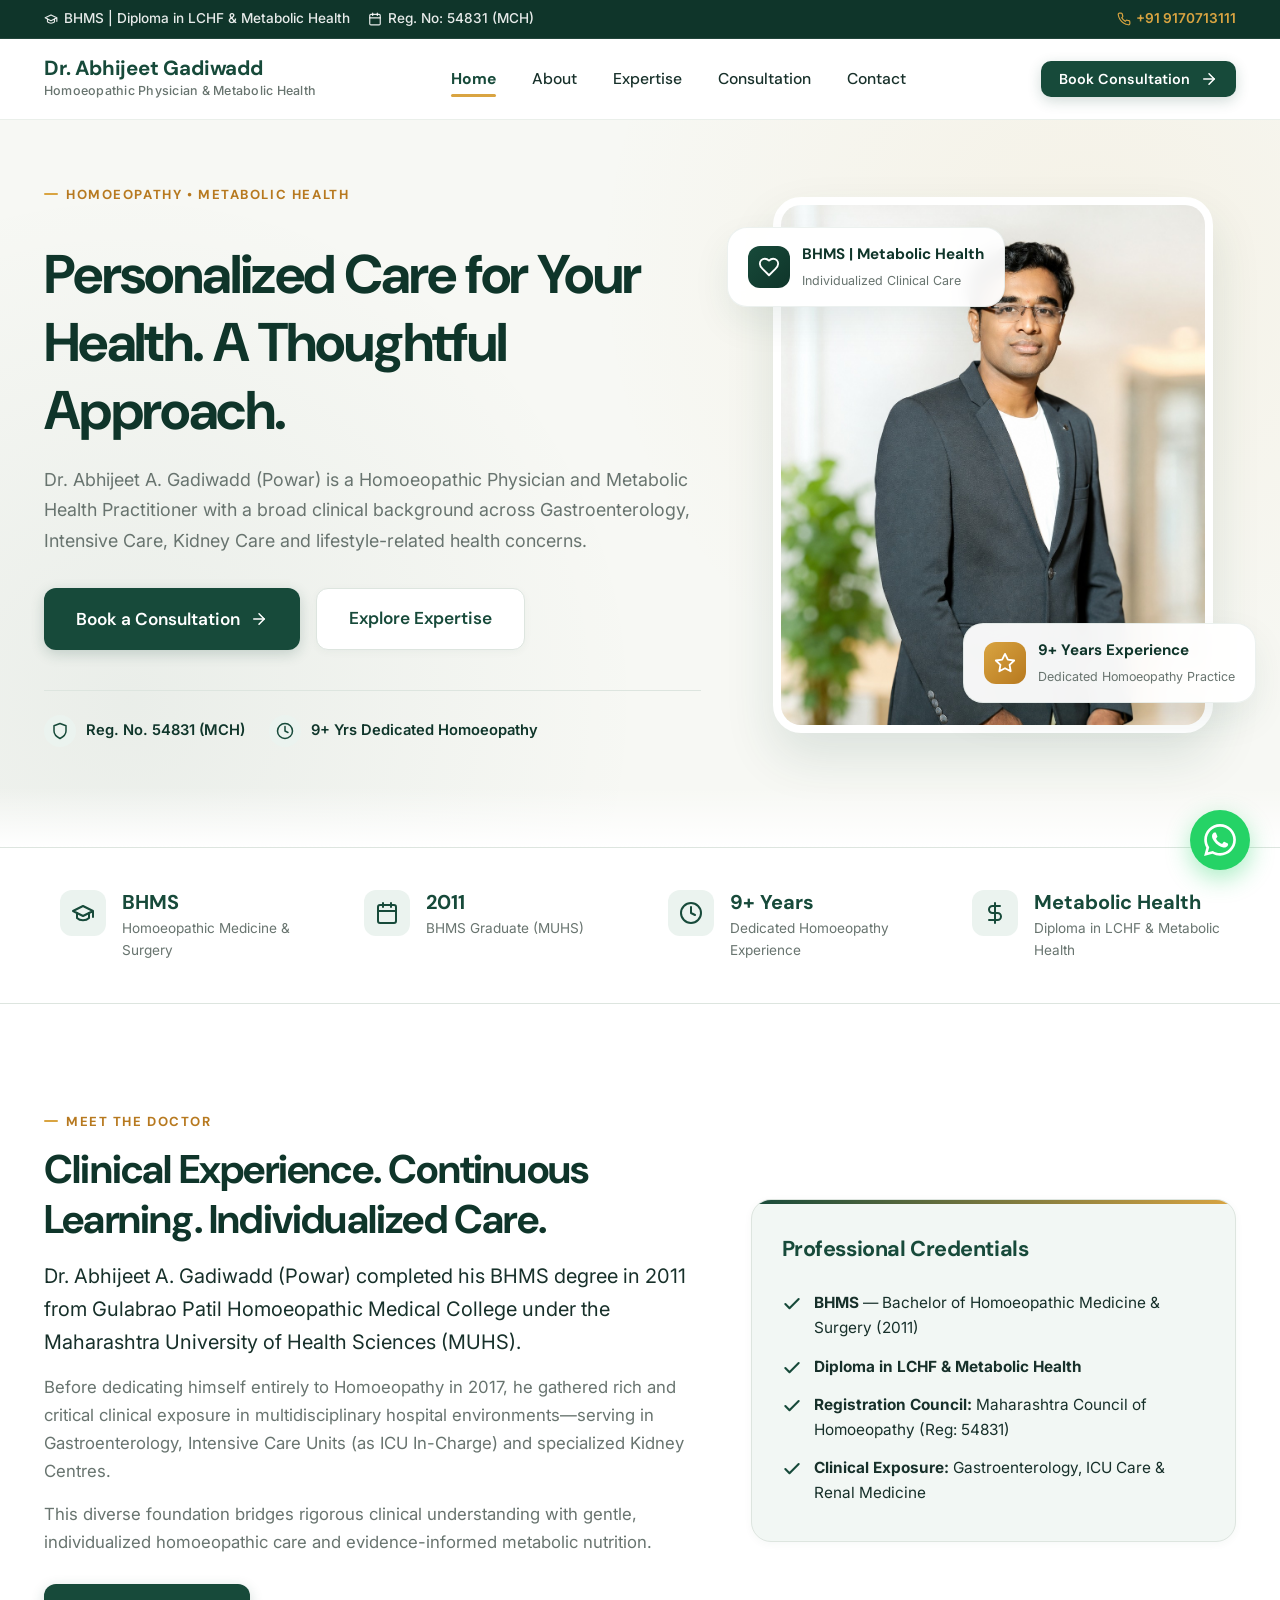
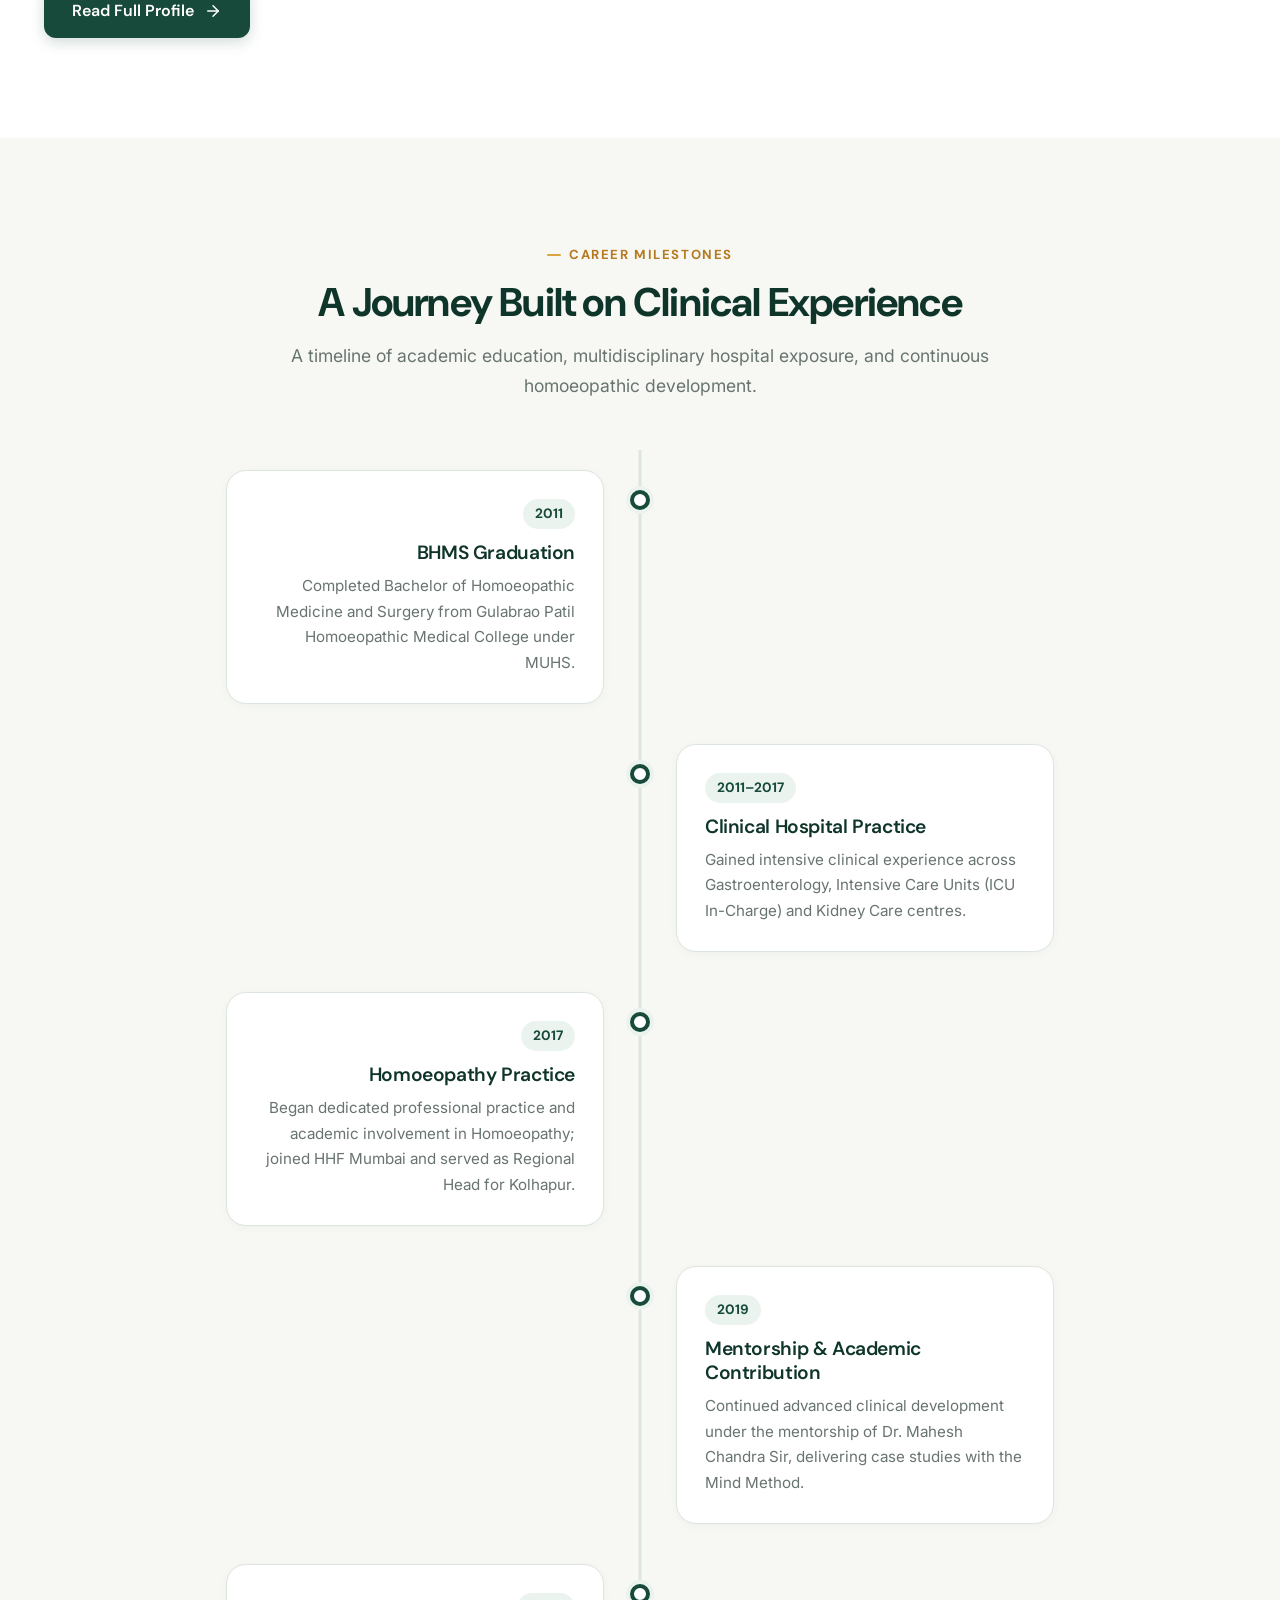
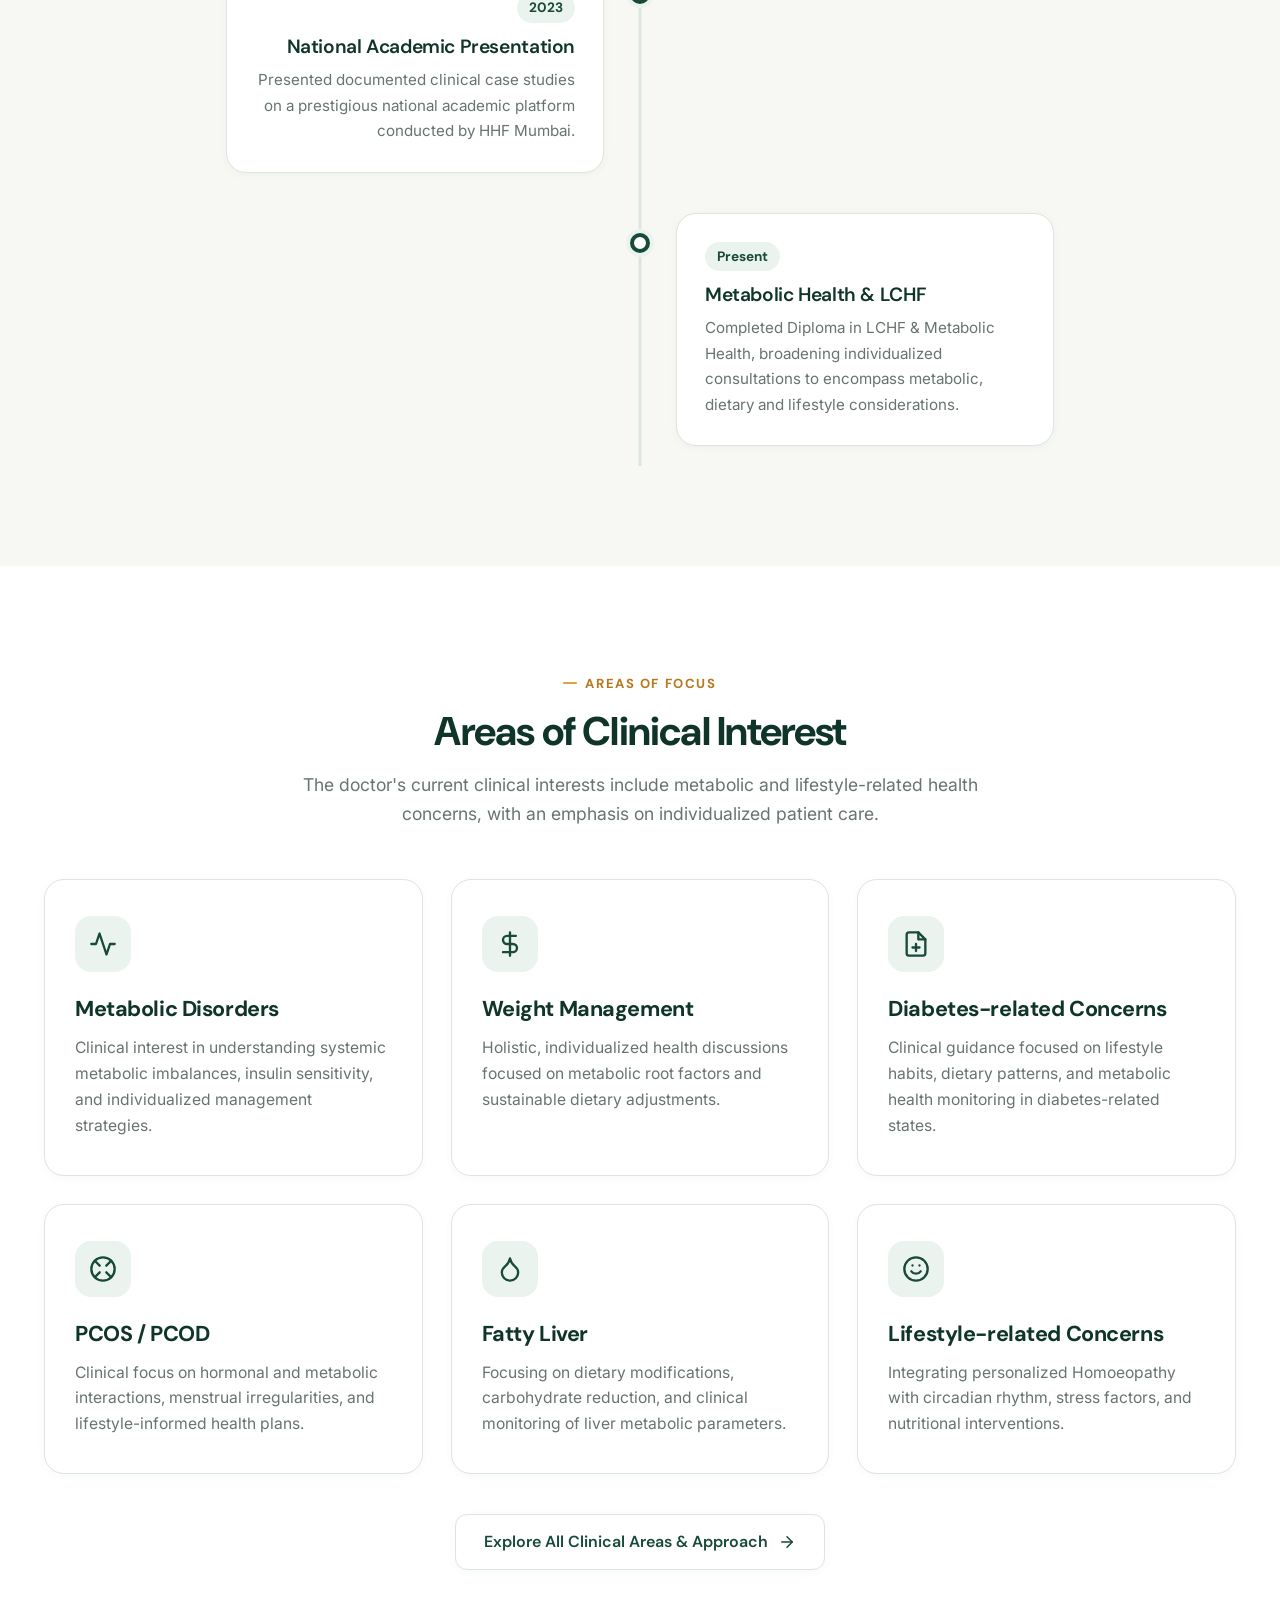
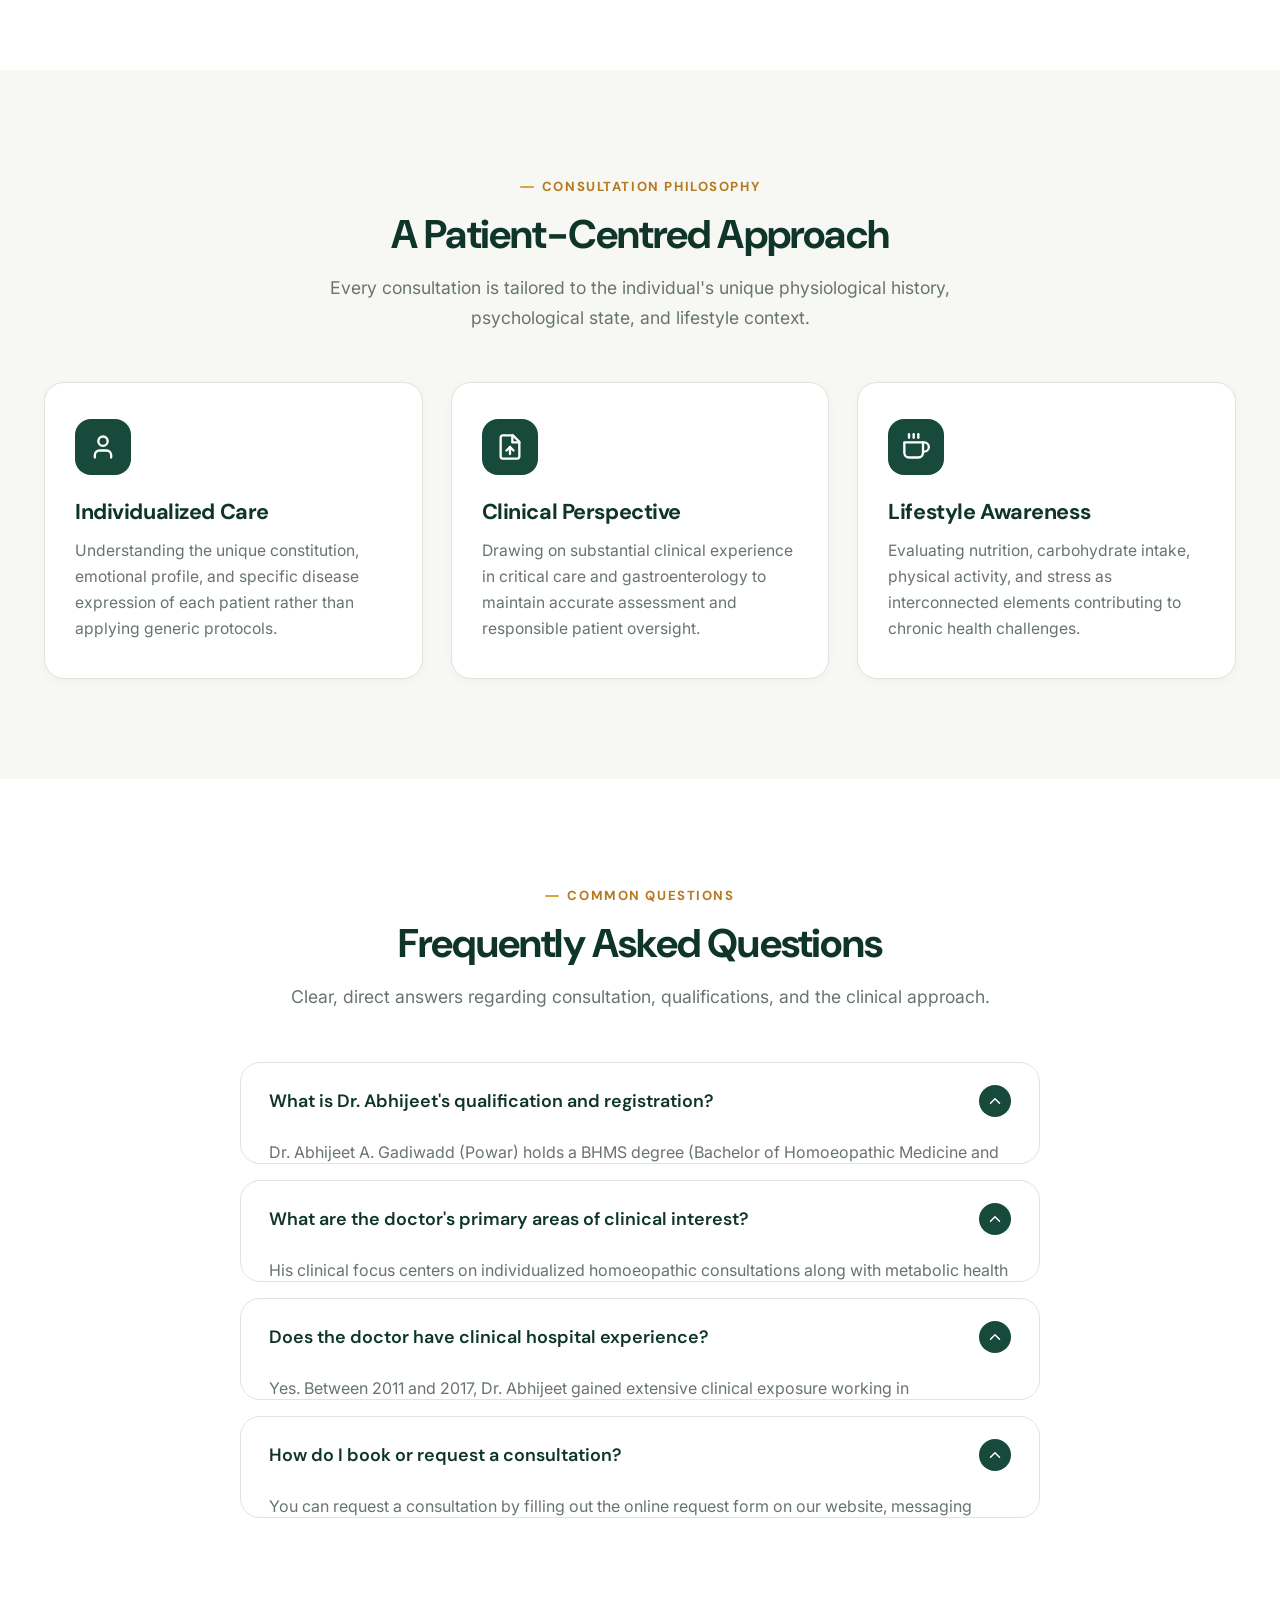
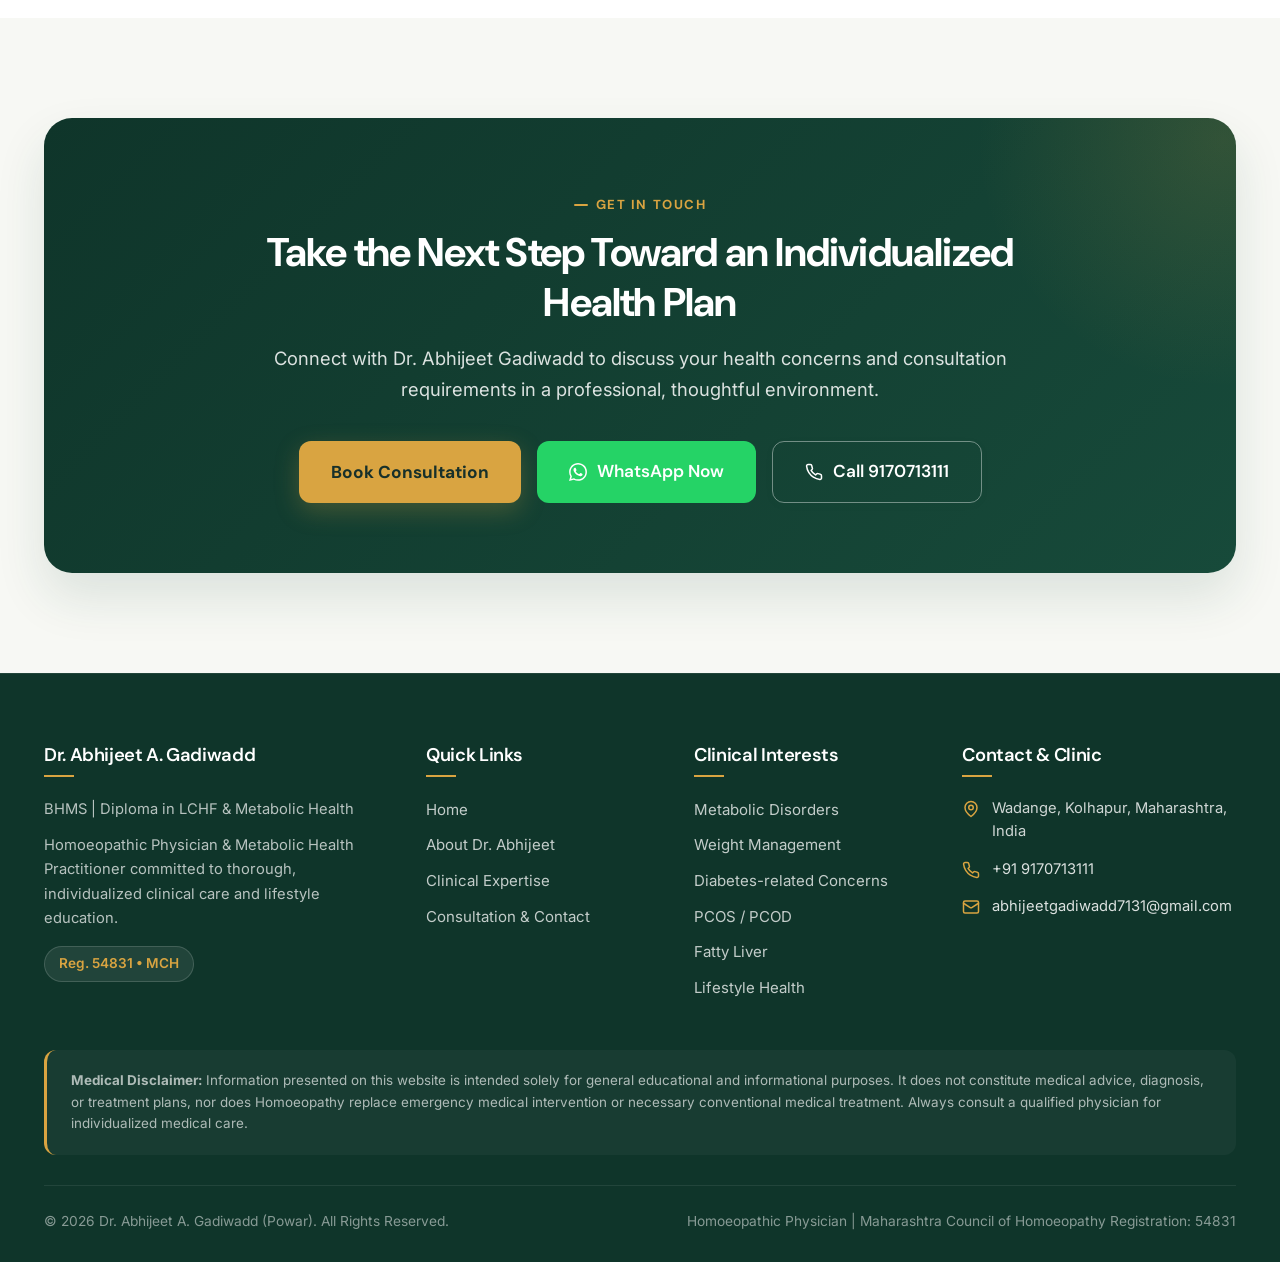
==== index.html @ 7df9f45f "feat: initialize healthcare professional website with responsive layout and core pages" ====
<!DOCTYPE html>
<html lang="en">
<head>
  <meta charset="UTF-8">
  <meta name="viewport" content="width=device-width, initial-scale=1.0">
  <title>Dr. Abhijeet A. Gadiwadd | Homoeopathy & Metabolic Health</title>
  <meta name="description" content="Dr. Abhijeet A. Gadiwadd (Powar), BHMS and Diploma in LCHF & Metabolic Health. Homoeopathic Physician and Metabolic Health Practitioner with 9+ years dedicated experience in individualized care.">
  <meta name="keywords" content="Dr Abhijeet Gadiwadd, Homoeopathic Physician, Homoeopathy, Metabolic Health, LCHF, Weight Management, PCOS PCOD, Fatty Liver, Kolhapur Homoeopathy, Wadange">
  <meta name="author" content="Dr. Abhijeet A. Gadiwadd (Powar)">

  <!-- Open Graph / Meta -->
  <meta property="og:type" content="website">
  <meta property="og:title" content="Dr. Abhijeet A. Gadiwadd | Homoeopathy & Metabolic Health">
  <meta property="og:description" content="Personalized Care for Your Health. A Thoughtful Approach to Homoeopathy & Metabolic Health.">
  <meta property="og:image" content="images/doctor.jpg">

  <!-- Favicon / Theme -->
  <meta name="theme-color" content="#174A3A">

  <!-- Google Fonts & Styles -->
  <link rel="stylesheet" href="css/style.css">
  <link rel="stylesheet" href="css/responsive.css">

  <!-- Schema.org JSON-LD -->
  <script type="application/ld+json">
  {
    "@context": "https://schema.org",
    "@type": "Physician",
    "name": "Dr. Abhijeet A. Gadiwadd (Powar)",
    "jobTitle": "Homoeopathic Physician & Metabolic Health Practitioner",
    "medicalSpecialty": ["Homeopathy", "Metabolic Health"],
    "description": "BHMS from MUHS and Diploma in LCHF & Metabolic Health with clinical background in Gastroenterology, Intensive Care, and Renal Care.",
    "telephone": "+919170713111",
    "email": "abhijeetgadiwadd7131@gmail.com",
    "address": {
      "@type": "PostalAddress",
      "addressLocality": "Wadange, Kolhapur",
      "addressRegion": "Maharashtra",
      "addressCountry": "IN"
    }
  }
  </script>
</head>
<body>

  <!-- Top Announcement Strip -->
  <div class="top-strip">
    <div class="container top-strip-inner">
      <div class="top-strip-info">
        <span>
          <svg width="14" height="14" viewBox="0 0 24 24" fill="none" stroke="currentColor" stroke-width="2" stroke-linecap="round" stroke-linejoin="round"><path d="M22 10v6M2 10l10-5 10 5-10 5z"/><path d="M6 12v5c3 3 9 3 12 0v-5"/></svg>
          BHMS | Diploma in LCHF &amp; Metabolic Health
        </span>
        <span>
          <svg width="14" height="14" viewBox="0 0 24 24" fill="none" stroke="currentColor" stroke-width="2" stroke-linecap="round" stroke-linejoin="round"><rect width="18" height="18" x="3" y="4" rx="2" ry="2"/><line x1="16" x2="16" y1="2" y2="6"/><line x1="8" x2="8" y1="2" y2="6"/><line x1="3" x2="21" y1="10" y2="10"/></svg>
          Reg. No: 54831 (MCH)
        </span>
      </div>
      <div class="top-strip-links">
        <a href="tel:+919170713111" class="top-strip-link">
          <svg width="14" height="14" viewBox="0 0 24 24" fill="none" stroke="currentColor" stroke-width="2" stroke-linecap="round" stroke-linejoin="round"><path d="M22 16.92v3a2 2 0 0 1-2.18 2 19.79 19.79 0 0 1-8.63-3.07 19.5 19.5 0 0 1-6-6 19.79 19.79 0 0 1-3.07-8.67A2 2 0 0 1 4.11 2h3a2 2 0 0 1 2 1.72 12.84 12.84 0 0 0 .7 2.81 2 2 0 0 1-.45 2.11L8.09 9.91a16 16 0 0 0 6 6l1.27-1.27a2 2 0 0 1 2.11-.45 12.84 12.84 0 0 0 2.81.7A2 2 0 0 1 22 16.92z"/></svg>
          +91 9170713111
        </a>
      </div>
    </div>
  </div>

  <!-- Main Navigation Header -->
  <header class="site-header" id="siteHeader">
    <div class="container header-inner">
      <a href="index.html" class="brand-logo" aria-label="Dr. Abhijeet A. Gadiwadd Home">
        <span class="brand-name">Dr. Abhijeet Gadiwadd</span>
        <span class="brand-subtitle">Homoeopathic Physician &amp; Metabolic Health</span>
      </a>

      <!-- Desktop Navigation -->
      <nav class="nav-desktop" aria-label="Primary Navigation">
        <ul class="nav-links">
          <li><a href="index.html" class="nav-link active">Home</a></li>
          <li><a href="about.html" class="nav-link">About</a></li>
          <li><a href="expertise.html" class="nav-link">Expertise</a></li>
          <li><a href="contact.html" class="nav-link">Consultation</a></li>
          <li><a href="contact.html" class="nav-link">Contact</a></li>
        </ul>
      </nav>

      <div class="header-actions">
        <button type="button" class="btn btn-primary btn-sm" data-open-modal="consultation">
          Book Consultation
          <svg viewBox="0 0 24 24" fill="none" stroke="currentColor" stroke-width="2" stroke-linecap="round" stroke-linejoin="round"><path d="M5 12h14"/><path d="m12 5 7 7-7 7"/></svg>
        </button>

        <button type="button" class="mobile-toggle" aria-label="Toggle navigation menu" id="mobileMenuBtn">
          <svg width="24" height="24" viewBox="0 0 24 24" fill="none" stroke="currentColor" stroke-width="2" stroke-linecap="round" stroke-linejoin="round"><line x1="4" x2="20" y1="12" y2="12"/><line x1="4" x2="20" y1="6" y2="6"/><line x1="4" x2="20" y1="18" y2="18"/></svg>
        </button>
      </div>
    </div>
  </header>

  <!-- Mobile Drawer -->
  <div class="mobile-overlay" id="mobileOverlay"></div>
  <aside class="mobile-nav-drawer" id="mobileDrawer" aria-label="Mobile Menu">
    <div>
      <div class="mobile-drawer-header">
        <span class="brand-name" style="font-size: 1.15rem;">Dr. Abhijeet Gadiwadd</span>
        <button type="button" class="drawer-close-btn" aria-label="Close menu">
          <svg width="20" height="20" viewBox="0 0 24 24" fill="none" stroke="currentColor" stroke-width="2" stroke-linecap="round" stroke-linejoin="round"><path d="M18 6 6 18"/><path d="m6 6 12 12"/></svg>
        </button>
      </div>
      <ul class="mobile-nav-list">
        <li><a href="index.html" class="mobile-nav-link active">Home</a></li>
        <li><a href="about.html" class="mobile-nav-link">About Dr. Abhijeet</a></li>
        <li><a href="expertise.html" class="mobile-nav-link">Expertise &amp; Metabolic Health</a></li>
        <li><a href="contact.html" class="mobile-nav-link">Consultation &amp; Contact</a></li>
      </ul>
    </div>
    <div class="mobile-drawer-footer">
      <button type="button" class="btn btn-primary btn-block" data-open-modal="consultation">Book Consultation</button>
      <a href="https://wa.me/919170713111?text=Hello%20Dr.%20Abhijeet,%20I%20would%20like%20to%20enquire%20about%20a%20consultation." class="btn btn-whatsapp btn-block" target="_blank" rel="noopener noreferrer">WhatsApp</a>
    </div>
  </aside>

  <!-- Hero Section -->
  <section class="hero" id="hero">
    <div class="container hero-grid">
      <div class="hero-content reveal">
        <span class="eyebrow">HOMOEOPATHY • METABOLIC HEALTH</span>
        <h1 class="hero-title">Personalized Care for Your Health. A Thoughtful Approach.</h1>
        <p class="hero-desc">
          Dr. Abhijeet A. Gadiwadd (Powar) is a Homoeopathic Physician and Metabolic Health Practitioner with a broad clinical background across Gastroenterology, Intensive Care, Kidney Care and lifestyle-related health concerns.
        </p>
        <div class="hero-cta-group">
          <button type="button" class="btn btn-primary btn-lg" data-open-modal="consultation">
            Book a Consultation
            <svg viewBox="0 0 24 24" fill="none" stroke="currentColor" stroke-width="2" stroke-linecap="round" stroke-linejoin="round"><path d="M5 12h14"/><path d="m12 5 7 7-7 7"/></svg>
          </button>
          <a href="expertise.html" class="btn btn-secondary btn-lg">Explore Expertise</a>
        </div>
        <div class="hero-meta-list">
          <div class="hero-meta-item">
            <div class="hero-meta-icon">
              <svg width="18" height="18" viewBox="0 0 24 24" fill="none" stroke="currentColor" stroke-width="2" stroke-linecap="round" stroke-linejoin="round"><path d="M12 22s8-4 8-10V5l-8-3-8 3v7c0 6 8 10 8 10z"/></svg>
            </div>
            <span>Reg. No. 54831 (MCH)</span>
          </div>
          <div class="hero-meta-item">
            <div class="hero-meta-icon">
              <svg width="18" height="18" viewBox="0 0 24 24" fill="none" stroke="currentColor" stroke-width="2" stroke-linecap="round" stroke-linejoin="round"><circle cx="12" cy="12" r="10"/><polyline points="12 6 12 12 16 14"/></svg>
            </div>
            <span>9+ Yrs Dedicated Homoeopathy</span>
          </div>
        </div>
      </div>

      <div class="hero-visual reveal">
        <div class="hero-image-wrapper">
          <img src="images/doctor.jpg" alt="Portrait of Dr. Abhijeet A. Gadiwadd, Homoeopathic Physician & Metabolic Health Practitioner" width="440" height="520" fetchpriority="high">
        </div>
        <div class="floating-badge badge-top-left">
          <div class="floating-badge-icon">
            <svg width="22" height="22" viewBox="0 0 24 24" fill="none" stroke="currentColor" stroke-width="2" stroke-linecap="round" stroke-linejoin="round"><path d="M19 14c1.49-1.46 3-3.21 3-5.5A5.5 5.5 0 0 0 16.5 3c-1.76 0-3 .5-4.5 2-1.5-1.5-2.74-2-4.5-2A5.5 5.5 0 0 0 2 8.5c0 2.3 1.5 4.05 3 5.5l7 7Z"/></svg>
          </div>
          <div class="floating-badge-text">
            <strong>BHMS | Metabolic Health</strong>
            <span>Individualized Clinical Care</span>
          </div>
        </div>
        <div class="floating-badge badge-bottom-right">
          <div class="floating-badge-icon" style="background: linear-gradient(135deg, var(--color-secondary), var(--color-accent));">
            <svg width="22" height="22" viewBox="0 0 24 24" fill="none" stroke="currentColor" stroke-width="2" stroke-linecap="round" stroke-linejoin="round"><polygon points="12 2 15.09 8.26 22 9.27 17 14.14 18.18 21.02 12 17.77 5.82 21.02 7 14.14 2 9.27 8.91 8.26 12 2"/></svg>
          </div>
          <div class="floating-badge-text">
            <strong>9+ Years Experience</strong>
            <span>Dedicated Homoeopathy Practice</span>
          </div>
        </div>
      </div>
    </div>
  </section>

  <!-- Trust Bar -->
  <section class="trust-bar" aria-label="Key Qualifications and Background">
    <div class="container">
      <div class="trust-grid">
        <div class="trust-card">
          <div class="trust-icon-box">
            <svg width="24" height="24" viewBox="0 0 24 24" fill="none" stroke="currentColor" stroke-width="2" stroke-linecap="round" stroke-linejoin="round"><path d="M22 10v6M2 10l10-5 10 5-10 5z"/><path d="M6 12v5c3 3 9 3 12 0v-5"/></svg>
          </div>
          <div>
            <div class="trust-title">BHMS</div>
            <div class="trust-subtitle">Homoeopathic Medicine &amp; Surgery</div>
          </div>
        </div>
        <div class="trust-card">
          <div class="trust-icon-box">
            <svg width="24" height="24" viewBox="0 0 24 24" fill="none" stroke="currentColor" stroke-width="2" stroke-linecap="round" stroke-linejoin="round"><rect width="18" height="18" x="3" y="4" rx="2" ry="2"/><line x1="16" x2="16" y1="2" y2="6"/><line x1="8" x2="8" y1="2" y2="6"/><line x1="3" x2="21" y1="10" y2="10"/></svg>
          </div>
          <div>
            <div class="trust-title">2011</div>
            <div class="trust-subtitle">BHMS Graduate (MUHS)</div>
          </div>
        </div>
        <div class="trust-card">
          <div class="trust-icon-box">
            <svg width="24" height="24" viewBox="0 0 24 24" fill="none" stroke="currentColor" stroke-width="2" stroke-linecap="round" stroke-linejoin="round"><circle cx="12" cy="12" r="10"/><polyline points="12 6 12 12 16 14"/></svg>
          </div>
          <div>
            <div class="trust-title">9+ Years</div>
            <div class="trust-subtitle">Dedicated Homoeopathy Experience</div>
          </div>
        </div>
        <div class="trust-card">
          <div class="trust-icon-box">
            <svg width="24" height="24" viewBox="0 0 24 24" fill="none" stroke="currentColor" stroke-width="2" stroke-linecap="round" stroke-linejoin="round"><path d="M12 2v20M17 5H9.5a3.5 3.5 0 0 0 0 7h5a3.5 3.5 0 0 1 0 7H6"/></svg>
          </div>
          <div>
            <div class="trust-title">Metabolic Health</div>
            <div class="trust-subtitle">Diploma in LCHF &amp; Metabolic Health</div>
          </div>
        </div>
      </div>
    </div>
  </section>

  <!-- Meet the Doctor Intro Section -->
  <section class="section-padding" style="background-color: var(--color-surface);">
    <div class="container">
      <div class="hero-grid" style="align-items: center;">
        <div class="reveal">
          <span class="eyebrow">MEET THE DOCTOR</span>
          <h2>Clinical Experience. Continuous Learning. Individualized Care.</h2>
          <p class="lead" style="margin-top: 16px;">
            Dr. Abhijeet A. Gadiwadd (Powar) completed his BHMS degree in 2011 from Gulabrao Patil Homoeopathic Medical College under the Maharashtra University of Health Sciences (MUHS).
          </p>
          <p style="margin-top: 14px;">
            Before dedicating himself entirely to Homoeopathy in 2017, he gathered rich and critical clinical exposure in multidisciplinary hospital environments—serving in Gastroenterology, Intensive Care Units (as ICU In-Charge) and specialized Kidney Centres.
          </p>
          <p style="margin-top: 14px;">
            This diverse foundation bridges rigorous clinical understanding with gentle, individualized homoeopathic care and evidence-informed metabolic nutrition.
          </p>
          <div style="margin-top: 28px;">
            <a href="about.html" class="btn btn-primary">
              Read Full Profile
              <svg viewBox="0 0 24 24" fill="none" stroke="currentColor" stroke-width="2" stroke-linecap="round" stroke-linejoin="round"><path d="M5 12h14"/><path d="m12 5 7 7-7 7"/></svg>
            </a>
          </div>
        </div>
        <div class="reveal">
          <div class="premium-card card-accent-top" style="background-color: var(--color-primary-surface);">
            <h3 style="color: var(--color-primary);">Professional Credentials</h3>
            <ul style="list-style: none; margin-top: 16px; display: flex; flex-direction: column; gap: 14px;">
              <li style="display: flex; gap: 12px; font-size: 0.96rem;">
                <svg width="20" height="20" viewBox="0 0 24 24" fill="none" stroke="var(--color-primary)" stroke-width="2.5" stroke-linecap="round" stroke-linejoin="round" style="flex-shrink:0; margin-top:3px;"><polyline points="20 6 9 17 4 12"/></svg>
                <span><strong>BHMS</strong> — Bachelor of Homoeopathic Medicine &amp; Surgery (2011)</span>
              </li>
              <li style="display: flex; gap: 12px; font-size: 0.96rem;">
                <svg width="20" height="20" viewBox="0 0 24 24" fill="none" stroke="var(--color-primary)" stroke-width="2.5" stroke-linecap="round" stroke-linejoin="round" style="flex-shrink:0; margin-top:3px;"><polyline points="20 6 9 17 4 12"/></svg>
                <span><strong>Diploma in LCHF &amp; Metabolic Health</strong></span>
              </li>
              <li style="display: flex; gap: 12px; font-size: 0.96rem;">
                <svg width="20" height="20" viewBox="0 0 24 24" fill="none" stroke="var(--color-primary)" stroke-width="2.5" stroke-linecap="round" stroke-linejoin="round" style="flex-shrink:0; margin-top:3px;"><polyline points="20 6 9 17 4 12"/></svg>
                <span><strong>Registration Council:</strong> Maharashtra Council of Homoeopathy (Reg: 54831)</span>
              </li>
              <li style="display: flex; gap: 12px; font-size: 0.96rem;">
                <svg width="20" height="20" viewBox="0 0 24 24" fill="none" stroke="var(--color-primary)" stroke-width="2.5" stroke-linecap="round" stroke-linejoin="round" style="flex-shrink:0; margin-top:3px;"><polyline points="20 6 9 17 4 12"/></svg>
                <span><strong>Clinical Exposure:</strong> Gastroenterology, ICU Care &amp; Renal Medicine</span>
              </li>
            </ul>
          </div>
        </div>
      </div>
    </div>
  </section>

  <!-- Journey Timeline Section -->
  <section class="section-padding" style="background-color: var(--color-bg);">
    <div class="container">
      <div class="section-header reveal">
        <span class="eyebrow">CAREER MILESTONES</span>
        <h2>A Journey Built on Clinical Experience</h2>
        <p>A timeline of academic education, multidisciplinary hospital exposure, and continuous homoeopathic development.</p>
      </div>

      <div class="timeline">
        <div class="timeline-item left reveal">
          <div class="timeline-dot"></div>
          <div class="timeline-card">
            <span class="timeline-year">2011</span>
            <h4>BHMS Graduation</h4>
            <p>Completed Bachelor of Homoeopathic Medicine and Surgery from Gulabrao Patil Homoeopathic Medical College under MUHS.</p>
          </div>
        </div>

        <div class="timeline-item right reveal">
          <div class="timeline-dot"></div>
          <div class="timeline-card">
            <span class="timeline-year">2011–2017</span>
            <h4>Clinical Hospital Practice</h4>
            <p>Gained intensive clinical experience across Gastroenterology, Intensive Care Units (ICU In-Charge) and Kidney Care centres.</p>
          </div>
        </div>

        <div class="timeline-item left reveal">
          <div class="timeline-dot"></div>
          <div class="timeline-card">
            <span class="timeline-year">2017</span>
            <h4>Homoeopathy Practice</h4>
            <p>Began dedicated professional practice and academic involvement in Homoeopathy; joined HHF Mumbai and served as Regional Head for Kolhapur.</p>
          </div>
        </div>

        <div class="timeline-item right reveal">
          <div class="timeline-dot"></div>
          <div class="timeline-card">
            <span class="timeline-year">2019</span>
            <h4>Mentorship &amp; Academic Contribution</h4>
            <p>Continued advanced clinical development under the mentorship of Dr. Mahesh Chandra Sir, delivering case studies with the Mind Method.</p>
          </div>
        </div>

        <div class="timeline-item left reveal">
          <div class="timeline-dot"></div>
          <div class="timeline-card">
            <span class="timeline-year">2023</span>
            <h4>National Academic Presentation</h4>
            <p>Presented documented clinical case studies on a prestigious national academic platform conducted by HHF Mumbai.</p>
          </div>
        </div>

        <div class="timeline-item right reveal">
          <div class="timeline-dot"></div>
          <div class="timeline-card">
            <span class="timeline-year">Present</span>
            <h4>Metabolic Health &amp; LCHF</h4>
            <p>Completed Diploma in LCHF &amp; Metabolic Health, broadening individualized consultations to encompass metabolic, dietary and lifestyle considerations.</p>
          </div>
        </div>
      </div>
    </div>
  </section>

  <!-- Areas of Clinical Interest -->
  <section class="section-padding" style="background-color: var(--color-surface);">
    <div class="container">
      <div class="section-header reveal">
        <span class="eyebrow">AREAS OF FOCUS</span>
        <h2>Areas of Clinical Interest</h2>
        <p>The doctor's current clinical interests include metabolic and lifestyle-related health concerns, with an emphasis on individualized patient care.</p>
      </div>

      <div class="card-grid-3">
        <div class="premium-card reveal">
          <div class="card-icon-wrapper">
            <svg viewBox="0 0 24 24" fill="none" stroke="currentColor" stroke-width="2" stroke-linecap="round" stroke-linejoin="round"><path d="M22 12h-4l-3 9L9 3l-3 9H2"/></svg>
          </div>
          <h3>Metabolic Disorders</h3>
          <p>Clinical interest in understanding systemic metabolic imbalances, insulin sensitivity, and individualized management strategies.</p>
        </div>

        <div class="premium-card reveal">
          <div class="card-icon-wrapper">
            <svg viewBox="0 0 24 24" fill="none" stroke="currentColor" stroke-width="2" stroke-linecap="round" stroke-linejoin="round"><path d="M12 2v20M17 5H9.5a3.5 3.5 0 0 0 0 7h5a3.5 3.5 0 0 1 0 7H6"/></svg>
          </div>
          <h3>Weight Management</h3>
          <p>Holistic, individualized health discussions focused on metabolic root factors and sustainable dietary adjustments.</p>
        </div>

        <div class="premium-card reveal">
          <div class="card-icon-wrapper">
            <svg viewBox="0 0 24 24" fill="none" stroke="currentColor" stroke-width="2" stroke-linecap="round" stroke-linejoin="round"><path d="M14 2H6a2 2 0 0 0-2 2v16a2 2 0 0 0 2 2h12a2 2 0 0 0 2-2V8z"/><polyline points="14 2 14 8 20 8"/><line x1="12" y1="18" x2="12" y2="12"/><line x1="9" y1="15" x2="15" y2="15"/></svg>
          </div>
          <h3>Diabetes-related Concerns</h3>
          <p>Clinical guidance focused on lifestyle habits, dietary patterns, and metabolic health monitoring in diabetes-related states.</p>
        </div>

        <div class="premium-card reveal">
          <div class="card-icon-wrapper">
            <svg viewBox="0 0 24 24" fill="none" stroke="currentColor" stroke-width="2" stroke-linecap="round" stroke-linejoin="round"><circle cx="12" cy="12" r="10"/><path d="m4.93 4.93 4.24 4.24"/><path d="m14.83 9.17 4.24-4.24"/><path d="m14.83 14.83 4.24 4.24"/><path d="m9.17 14.83-4.24 4.24"/></svg>
          </div>
          <h3>PCOS / PCOD</h3>
          <p>Clinical focus on hormonal and metabolic interactions, menstrual irregularities, and lifestyle-informed health plans.</p>
        </div>

        <div class="premium-card reveal">
          <div class="card-icon-wrapper">
            <svg viewBox="0 0 24 24" fill="none" stroke="currentColor" stroke-width="2" stroke-linecap="round" stroke-linejoin="round"><path d="M12 22a7 7 0 0 0 7-7c0-2-1-3.9-3-5.5s-3.5-4-4-6.5c-.5 2.5-2 4.9-4 6.5C6 11.1 5 13 5 15a7 7 0 0 0 7 7z"/></svg>
          </div>
          <h3>Fatty Liver</h3>
          <p>Focusing on dietary modifications, carbohydrate reduction, and clinical monitoring of liver metabolic parameters.</p>
        </div>

        <div class="premium-card reveal">
          <div class="card-icon-wrapper">
            <svg viewBox="0 0 24 24" fill="none" stroke="currentColor" stroke-width="2" stroke-linecap="round" stroke-linejoin="round"><circle cx="12" cy="12" r="10"/><path d="M8 14s1.5 2 4 2 4-2 4-2"/><line x1="9" y1="9" x2="9.01" y2="9"/><line x1="15" y1="9" x2="15.01" y2="9"/></svg>
          </div>
          <h3>Lifestyle-related Concerns</h3>
          <p>Integrating personalized Homoeopathy with circadian rhythm, stress factors, and nutritional interventions.</p>
        </div>
      </div>

      <div style="text-align: center; margin-top: 40px;" class="reveal">
        <a href="expertise.html" class="btn btn-secondary">
          Explore All Clinical Areas &amp; Approach
          <svg viewBox="0 0 24 24" fill="none" stroke="currentColor" stroke-width="2" stroke-linecap="round" stroke-linejoin="round"><path d="M5 12h14"/><path d="m12 5 7 7-7 7"/></svg>
        </a>
      </div>
    </div>
  </section>

  <!-- Patient-Centred Approach Section -->
  <section class="section-padding" style="background-color: var(--color-bg);">
    <div class="container">
      <div class="section-header reveal">
        <span class="eyebrow">CONSULTATION PHILOSOPHY</span>
        <h2>A Patient-Centred Approach</h2>
        <p>Every consultation is tailored to the individual's unique physiological history, psychological state, and lifestyle context.</p>
      </div>

      <div class="card-grid-3">
        <div class="premium-card reveal" style="background-color: var(--color-surface);">
          <div class="card-icon-wrapper" style="background-color: var(--color-primary); color: #fff;">
            <svg viewBox="0 0 24 24" fill="none" stroke="currentColor" stroke-width="2" stroke-linecap="round" stroke-linejoin="round"><path d="M19 21v-2a4 4 0 0 0-4-4H9a4 4 0 0 0-4 4v2"/><circle cx="12" cy="7" r="4"/></svg>
          </div>
          <h3>Individualized Care</h3>
          <p>Understanding the unique constitution, emotional profile, and specific disease expression of each patient rather than applying generic protocols.</p>
        </div>

        <div class="premium-card reveal" style="background-color: var(--color-surface);">
          <div class="card-icon-wrapper" style="background-color: var(--color-primary); color: #fff;">
            <svg viewBox="0 0 24 24" fill="none" stroke="currentColor" stroke-width="2" stroke-linecap="round" stroke-linejoin="round"><path d="M14.5 2H6a2 2 0 0 0-2 2v16a2 2 0 0 0 2 2h12a2 2 0 0 0 2-2V7.5L14.5 2z"/><polyline points="14 2 14 8 20 8"/><path d="M12 18v-6"/><path d="m9 15 3-3 3 3"/></svg>
          </div>
          <h3>Clinical Perspective</h3>
          <p>Drawing on substantial clinical experience in critical care and gastroenterology to maintain accurate assessment and responsible patient oversight.</p>
        </div>

        <div class="premium-card reveal" style="background-color: var(--color-surface);">
          <div class="card-icon-wrapper" style="background-color: var(--color-primary); color: #fff;">
            <svg viewBox="0 0 24 24" fill="none" stroke="currentColor" stroke-width="2" stroke-linecap="round" stroke-linejoin="round"><path d="M18 8h1a4 4 0 0 1 0 8h-1"/><path d="M2 8h16v9a4 4 0 0 1-4 4H6a4 4 0 0 1-4-4V8z"/><line x1="6" y1="1" x2="6" y2="4"/><line x1="10" y1="1" x2="10" y2="4"/><line x1="14" y1="1" x2="14" y2="4"/></svg>
          </div>
          <h3>Lifestyle Awareness</h3>
          <p>Evaluating nutrition, carbohydrate intake, physical activity, and stress as interconnected elements contributing to chronic health challenges.</p>
        </div>
      </div>
    </div>
  </section>

  <!-- FAQ Section -->
  <section class="section-padding" style="background-color: var(--color-surface);">
    <div class="container">
      <div class="section-header reveal">
        <span class="eyebrow">COMMON QUESTIONS</span>
        <h2>Frequently Asked Questions</h2>
        <p>Clear, direct answers regarding consultation, qualifications, and the clinical approach.</p>
      </div>

      <div class="faq-list">
        <div class="faq-item reveal">
          <button type="button" class="faq-question" aria-expanded="false">
            <span>What is Dr. Abhijeet's qualification and registration?</span>
            <div class="faq-icon">
              <svg width="18" height="18" viewBox="0 0 24 24" fill="none" stroke="currentColor" stroke-width="2" stroke-linecap="round" stroke-linejoin="round"><polyline points="6 9 12 15 18 9"/></svg>
            </div>
          </button>
          <div class="faq-answer">
            <p>Dr. Abhijeet A. Gadiwadd (Powar) holds a BHMS degree (Bachelor of Homoeopathic Medicine and Surgery) from MUHS and a Diploma in LCHF &amp; Metabolic Health. He is registered with the Maharashtra Council of Homoeopathy (Reg. No. 54831).</p>
          </div>
        </div>

        <div class="faq-item reveal">
          <button type="button" class="faq-question" aria-expanded="false">
            <span>What are the doctor's primary areas of clinical interest?</span>
            <div class="faq-icon">
              <svg width="18" height="18" viewBox="0 0 24 24" fill="none" stroke="currentColor" stroke-width="2" stroke-linecap="round" stroke-linejoin="round"><polyline points="6 9 12 15 18 9"/></svg>
            </div>
          </button>
          <div class="faq-answer">
            <p>His clinical focus centers on individualized homoeopathic consultations along with metabolic health areas, including metabolic disorders, weight management, diabetes-related metabolic concerns, PCOS / PCOD, fatty liver, and lifestyle-related health problems.</p>
          </div>
        </div>

        <div class="faq-item reveal">
          <button type="button" class="faq-question" aria-expanded="false">
            <span>Does the doctor have clinical hospital experience?</span>
            <div class="faq-icon">
              <svg width="18" height="18" viewBox="0 0 24 24" fill="none" stroke="currentColor" stroke-width="2" stroke-linecap="round" stroke-linejoin="round"><polyline points="6 9 12 15 18 9"/></svg>
            </div>
          </button>
          <div class="faq-answer">
            <p>Yes. Between 2011 and 2017, Dr. Abhijeet gained extensive clinical exposure working in Gastroenterology, serving as ICU In-Charge in intensive care units, and in multidisciplinary kidney care facilities before focusing exclusively on Homoeopathy.</p>
          </div>
        </div>

        <div class="faq-item reveal">
          <button type="button" class="faq-question" aria-expanded="false">
            <span>How do I book or request a consultation?</span>
            <div class="faq-icon">
              <svg width="18" height="18" viewBox="0 0 24 24" fill="none" stroke="currentColor" stroke-width="2" stroke-linecap="round" stroke-linejoin="round"><polyline points="6 9 12 15 18 9"/></svg>
            </div>
          </button>
          <div class="faq-answer">
            <p>You can request a consultation by filling out the online request form on our website, messaging directly via WhatsApp at +91 9170713111, or calling the clinic number directly.</p>
          </div>
        </div>
      </div>
    </div>
  </section>

  <!-- Global Consultation CTA Banner -->
  <section class="section-padding" style="background-color: var(--color-bg);">
    <div class="container">
      <div class="cta-banner reveal">
        <div class="cta-banner-inner">
          <span class="eyebrow" style="color: var(--color-secondary);">GET IN TOUCH</span>
          <h2>Take the Next Step Toward an Individualized Health Plan</h2>
          <p>Connect with Dr. Abhijeet Gadiwadd to discuss your health concerns and consultation requirements in a professional, thoughtful environment.</p>
          <div class="cta-btn-group">
            <button type="button" class="btn btn-gold btn-lg" data-open-modal="consultation">
              Book Consultation
            </button>
            <a href="https://wa.me/919170713111?text=Hello%20Dr.%20Abhijeet,%20I%20would%20like%20to%20enquire%20about%20a%20consultation." class="btn btn-whatsapp btn-lg" target="_blank" rel="noopener noreferrer">
              <svg viewBox="0 0 24 24" width="20" height="20" fill="currentColor"><path d="M.057 24l1.687-6.163c-1.041-1.804-1.588-3.849-1.587-5.946.003-6.556 5.338-11.891 11.893-11.891 3.181.001 6.167 1.24 8.413 3.488 2.245 2.248 3.481 5.236 3.48 8.414-.003 6.557-5.338 11.892-11.893 11.892-1.99-.001-3.951-.5-5.688-1.448l-6.305 1.654zm6.597-3.807c1.676.995 3.276 1.591 5.392 1.592 5.448 0 9.886-4.434 9.889-9.885.002-5.462-4.415-9.89-9.881-9.892-5.452 0-9.887 4.434-9.889 9.884-.001 2.225.651 3.891 1.746 5.634l-.999 3.648 3.742-.981zm11.387-5.464c-.074-.124-.272-.198-.57-.347-.297-.149-1.758-.868-2.031-.967-.272-.099-.47-.149-.669.149-.198.297-.768.967-.941 1.165-.173.198-.347.223-.644.074-.297-.149-1.255-.462-2.39-1.475-.883-.788-1.48-1.761-1.653-2.059-.173-.297-.018-.458.13-.606.134-.133.297-.347.446-.521.151-.172.2-.296.3-.495.099-.198.05-.372-.025-.521-.075-.148-.669-1.611-.916-2.206-.242-.579-.487-.501-.669-.51l-.57-.01c-.198 0-.52.074-.792.372s-1.04 1.016-1.04 2.479 1.065 2.876 1.213 3.074c.149.198 2.095 3.2 5.076 4.487.709.306 1.263.489 1.694.626.712.226 1.36.194 1.872.118.571-.085 1.758-.719 2.006-1.413.248-.695.248-1.29.173-1.414z"/></svg>
              WhatsApp Now
            </a>
            <a href="tel:+919170713111" class="btn btn-secondary btn-lg" style="background-color: transparent; border-color: rgba(255,255,255,0.4); color: #fff;">
              <svg viewBox="0 0 24 24" width="20" height="20" fill="none" stroke="currentColor" stroke-width="2" stroke-linecap="round" stroke-linejoin="round"><path d="M22 16.92v3a2 2 0 0 1-2.18 2 19.79 19.79 0 0 1-8.63-3.07 19.5 19.5 0 0 1-6-6 19.79 19.79 0 0 1-3.07-8.67A2 2 0 0 1 4.11 2h3a2 2 0 0 1 2 1.72 12.84 12.84 0 0 0 .7 2.81 2 2 0 0 1-.45 2.11L8.09 9.91a16 16 0 0 0 6 6l1.27-1.27a2 2 0 0 1 2.11-.45 12.84 12.84 0 0 0 2.81.7A2 2 0 0 1 22 16.92z"/></svg>
              Call 9170713111
            </a>
          </div>
        </div>
      </div>
    </div>
  </section>

  <!-- Global Site Footer -->
  <footer class="site-footer">
    <div class="container">
      <div class="footer-grid">
        <div class="footer-col">
          <h4 style="color:#fff;">Dr. Abhijeet A. Gadiwadd</h4>
          <p style="margin-bottom: 12px;">BHMS | Diploma in LCHF &amp; Metabolic Health</p>
          <p>Homoeopathic Physician &amp; Metabolic Health Practitioner committed to thorough, individualized clinical care and lifestyle education.</p>
          <div style="margin-top: 16px;">
            <span class="badge-tag" style="background-color: rgba(255,255,255,0.08); color: var(--color-secondary); border-color: rgba(255,255,255,0.15);">Reg. 54831 • MCH</span>
          </div>
        </div>

        <div class="footer-col">
          <h4>Quick Links</h4>
          <ul class="footer-links">
            <li><a href="index.html">Home</a></li>
            <li><a href="about.html">About Dr. Abhijeet</a></li>
            <li><a href="expertise.html">Clinical Expertise</a></li>
            <li><a href="contact.html">Consultation &amp; Contact</a></li>
          </ul>
        </div>

        <div class="footer-col">
          <h4>Clinical Interests</h4>
          <ul class="footer-links">
            <li><a href="expertise.html#metabolic">Metabolic Disorders</a></li>
            <li><a href="expertise.html#weight">Weight Management</a></li>
            <li><a href="expertise.html#diabetes">Diabetes-related Concerns</a></li>
            <li><a href="expertise.html#pcod">PCOS / PCOD</a></li>
            <li><a href="expertise.html#liver">Fatty Liver</a></li>
            <li><a href="expertise.html#lifestyle">Lifestyle Health</a></li>
          </ul>
        </div>

        <div class="footer-col">
          <h4>Contact &amp; Clinic</h4>
          <div class="footer-contact-list">
            <div class="footer-contact-item">
              <svg viewBox="0 0 24 24" fill="none" stroke="currentColor" stroke-width="2" stroke-linecap="round" stroke-linejoin="round"><path d="M20 10c0 6-8 12-8 12s-8-6-8-12a8 8 0 0 1 16 0Z"/><circle cx="12" cy="10" r="3"/></svg>
              <span>Wadange, Kolhapur, Maharashtra, India</span>
            </div>
            <div class="footer-contact-item">
              <svg viewBox="0 0 24 24" fill="none" stroke="currentColor" stroke-width="2" stroke-linecap="round" stroke-linejoin="round"><path d="M22 16.92v3a2 2 0 0 1-2.18 2 19.79 19.79 0 0 1-8.63-3.07 19.5 19.5 0 0 1-6-6 19.79 19.79 0 0 1-3.07-8.67A2 2 0 0 1 4.11 2h3a2 2 0 0 1 2 1.72 12.84 12.84 0 0 0 .7 2.81 2 2 0 0 1-.45 2.11L8.09 9.91a16 16 0 0 0 6 6l1.27-1.27a2 2 0 0 1 2.11-.45 12.84 12.84 0 0 0 2.81.7A2 2 0 0 1 22 16.92z"/></svg>
              <a href="tel:+919170713111" style="color: rgba(255,255,255,0.85);">+91 9170713111</a>
            </div>
            <div class="footer-contact-item">
              <svg viewBox="0 0 24 24" fill="none" stroke="currentColor" stroke-width="2" stroke-linecap="round" stroke-linejoin="round"><rect width="20" height="16" x="2" y="4" rx="2"/><path d="m22 7-8.97 5.7a1.94 1.94 0 0 1-2.06 0L2 7"/></svg>
              <a href="mailto:abhijeetgadiwadd7131@gmail.com" style="color: rgba(255,255,255,0.85); word-break: break-all;">abhijeetgadiwadd7131@gmail.com</a>
            </div>
          </div>
        </div>
      </div>

      <div class="footer-disclaimer-box">
        <p><strong>Medical Disclaimer:</strong> Information presented on this website is intended solely for general educational and informational purposes. It does not constitute medical advice, diagnosis, or treatment plans, nor does Homoeopathy replace emergency medical intervention or necessary conventional medical treatment. Always consult a qualified physician for individualized medical care.</p>
      </div>

      <div class="footer-bottom">
        <div>© 2026 Dr. Abhijeet A. Gadiwadd (Powar). All Rights Reserved.</div>
        <div>Homoeopathic Physician | Maharashtra Council of Homoeopathy Registration: 54831</div>
      </div>
    </div>
  </footer>

  <!-- Floating WhatsApp CTA (Desktop & Tablet) -->
  <a href="https://wa.me/919170713111?text=Hello%20Dr.%20Abhijeet,%20I%20would%20like%20to%20enquire%20about%20a%20consultation." class="floating-whatsapp" target="_blank" rel="noopener noreferrer" aria-label="Connect on WhatsApp">
    <span class="floating-whatsapp-tooltip">Chat with Doctor</span>
    <svg viewBox="0 0 24 24" fill="currentColor"><path d="M.057 24l1.687-6.163c-1.041-1.804-1.588-3.849-1.587-5.946.003-6.556 5.338-11.891 11.893-11.891 3.181.001 6.167 1.24 8.413 3.488 2.245 2.248 3.481 5.236 3.48 8.414-.003 6.557-5.338 11.892-11.893 11.892-1.99-.001-3.951-.5-5.688-1.448l-6.305 1.654zm6.597-3.807c1.676.995 3.276 1.591 5.392 1.592 5.448 0 9.886-4.434 9.889-9.885.002-5.462-4.415-9.89-9.881-9.892-5.452 0-9.887 4.434-9.889 9.884-.001 2.225.651 3.891 1.746 5.634l-.999 3.648 3.742-.981zm11.387-5.464c-.074-.124-.272-.198-.57-.347-.297-.149-1.758-.868-2.031-.967-.272-.099-.47-.149-.669.149-.198.297-.768.967-.941 1.165-.173.198-.347.223-.644.074-.297-.149-1.255-.462-2.39-1.475-.883-.788-1.48-1.761-1.653-2.059-.173-.297-.018-.458.13-.606.134-.133.297-.347.446-.521.151-.172.2-.296.3-.495.099-.198.05-.372-.025-.521-.075-.148-.669-1.611-.916-2.206-.242-.579-.487-.501-.669-.51l-.57-.01c-.198 0-.52.074-.792.372s-1.04 1.016-1.04 2.479 1.065 2.876 1.213 3.074c.149.198 2.095 3.2 5.076 4.487.709.306 1.263.489 1.694.626.712.226 1.36.194 1.872.118.571-.085 1.758-.719 2.006-1.413.248-.695.248-1.29.173-1.414z"/></svg>
  </a>

  <!-- Mobile Bottom Sticky CTA Bar -->
  <div class="mobile-sticky-bar" aria-label="Mobile quick actions">
    <div class="mobile-sticky-grid">
      <a href="tel:+919170713111" class="mobile-sticky-btn btn-call">
        <svg viewBox="0 0 24 24" fill="none" stroke="currentColor" stroke-width="2" stroke-linecap="round" stroke-linejoin="round"><path d="M22 16.92v3a2 2 0 0 1-2.18 2 19.79 19.79 0 0 1-8.63-3.07 19.5 19.5 0 0 1-6-6 19.79 19.79 0 0 1-3.07-8.67A2 2 0 0 1 4.11 2h3a2 2 0 0 1 2 1.72 12.84 12.84 0 0 0 .7 2.81 2 2 0 0 1-.45 2.11L8.09 9.91a16 16 0 0 0 6 6l1.27-1.27a2 2 0 0 1 2.11-.45 12.84 12.84 0 0 0 2.81.7A2 2 0 0 1 22 16.92z"/></svg>
        <span>Call</span>
      </a>
      <a href="https://wa.me/919170713111?text=Hello%20Dr.%20Abhijeet,%20I%20would%20like%20to%20enquire%20about%20a%20consultation." class="mobile-sticky-btn btn-wa" target="_blank" rel="noopener noreferrer">
        <svg viewBox="0 0 24 24" fill="currentColor"><path d="M.057 24l1.687-6.163c-1.041-1.804-1.588-3.849-1.587-5.946.003-6.556 5.338-11.891 11.893-11.891 3.181.001 6.167 1.24 8.413 3.488 2.245 2.248 3.481 5.236 3.48 8.414-.003 6.557-5.338 11.892-11.893 11.892-1.99-.001-3.951-.5-5.688-1.448l-6.305 1.654zm6.597-3.807c1.676.995 3.276 1.591 5.392 1.592 5.448 0 9.886-4.434 9.889-9.885.002-5.462-4.415-9.89-9.881-9.892-5.452 0-9.887 4.434-9.889 9.884-.001 2.225.651 3.891 1.746 5.634l-.999 3.648 3.742-.981zm11.387-5.464c-.074-.124-.272-.198-.57-.347-.297-.149-1.758-.868-2.031-.967-.272-.099-.47-.149-.669.149-.198.297-.768.967-.941 1.165-.173.198-.347.223-.644.074-.297-.149-1.255-.462-2.39-1.475-.883-.788-1.48-1.761-1.653-2.059-.173-.297-.018-.458.13-.606.134-.133.297-.347.446-.521.151-.172.2-.296.3-.495.099-.198.05-.372-.025-.521-.075-.148-.669-1.611-.916-2.206-.242-.579-.487-.501-.669-.51l-.57-.01c-.198 0-.52.074-.792.372s-1.04 1.016-1.04 2.479 1.065 2.876 1.213 3.074c.149.198 2.095 3.2 5.076 4.487.709.306 1.263.489 1.694.626.712.226 1.36.194 1.872.118.571-.085 1.758-.719 2.006-1.413.248-.695.248-1.29.173-1.414z"/></svg>
        <span>WhatsApp</span>
      </a>
      <button type="button" class="mobile-sticky-btn btn-book" data-open-modal="consultation">
        <svg viewBox="0 0 24 24" fill="none" stroke="currentColor" stroke-width="2" stroke-linecap="round" stroke-linejoin="round"><rect width="18" height="18" x="3" y="4" rx="2" ry="2"/><line x1="16" x2="16" y1="2" y2="6"/><line x1="8" x2="8" y1="2" y2="6"/><line x1="3" x2="21" y1="10" y2="10"/></svg>
        <span>Book Consult</span>
      </button>
    </div>
  </div>

  <!-- Consultation Booking Modal -->
  <div class="modal-overlay" id="consultationModal" aria-hidden="true" role="dialog" aria-labelledby="modalTitle">
    <div class="modal-container">
      <button type="button" class="modal-close" aria-label="Close dialog">
        <svg width="20" height="20" viewBox="0 0 24 24" fill="none" stroke="currentColor" stroke-width="2" stroke-linecap="round" stroke-linejoin="round"><line x1="18" y1="6" x2="6" y2="18"/><line x1="6" y1="6" x2="18" y2="18"/></svg>
      </button>

      <div style="margin-bottom: 24px;">
        <span class="eyebrow">CONSULTATION ENQUIRY</span>
        <h3 id="modalTitle">Request a Consultation</h3>
        <p style="font-size: 0.95rem; margin-top: 6px;">Share your details and health concern. Dr. Abhijeet's clinic will connect with you.</p>
      </div>

      <div class="form-success-banner" role="alert">
        <svg width="24" height="24" viewBox="0 0 24 24" fill="none" stroke="currentColor" stroke-width="2" stroke-linecap="round" stroke-linejoin="round"><path d="M22 11.08V12a10 10 0 1 1-5.93-9.14"/><polyline points="22 4 12 14.01 9 11.01"/></svg>
        <div>
          <strong>Thank you!</strong> Your consultation request has been received. We will get back to you shortly.
        </div>
      </div>

      <form id="modalConsultationForm" novalidate>
        <div class="form-group">
          <label class="form-label" for="modal_name">Full Name <span class="req">*</span></label>
          <input type="text" id="modal_name" name="name" class="form-control" placeholder="e.g. Rahul Sharma" required>
          <div class="form-error-msg"></div>
        </div>

        <div class="form-group">
          <label class="form-label" for="modal_phone">Phone Number <span class="req">*</span></label>
          <input type="tel" id="modal_phone" name="phone" class="form-control" placeholder="e.g. 9876543210" required>
          <div class="form-error-msg"></div>
        </div>

        <div class="form-group">
          <label class="form-label" for="modal_email">Email Address <span style="font-weight: 400; color: var(--color-text-muted);">(Optional)</span></label>
          <input type="email" id="modal_email" name="email" class="form-control" placeholder="name@example.com">
          <div class="form-error-msg"></div>
        </div>

        <div class="form-group">
          <label class="form-label" for="modal_healthConcern">Health Concern <span class="req">*</span></label>
          <select id="modal_healthConcern" name="healthConcern" class="form-control" required>
            <option value="">Select an area of discussion...</option>
            <option value="General Homoeopathy Consultation">General Homoeopathy Consultation</option>
            <option value="Metabolic Health">Metabolic Health</option>
            <option value="Weight Management">Weight Management</option>
            <option value="Diabetes-related Metabolic Concerns">Diabetes-related Metabolic Concerns</option>
            <option value="PCOS / PCOD">PCOS / PCOD</option>
            <option value="Fatty Liver">Fatty Liver</option>
            <option value="Lifestyle-related Health Concern">Lifestyle-related Health Concern</option>
            <option value="Other">Other</option>
          </select>
          <div class="form-error-msg"></div>
        </div>

        <div class="form-group">
          <label class="form-label" for="modal_message">Brief Description <span style="font-weight: 400; color: var(--color-text-muted);">(Optional)</span></label>
          <textarea id="modal_message" name="message" class="form-control" rows="3" placeholder="Any specific symptoms or health context..."></textarea>
        </div>

        <button type="submit" class="btn btn-primary btn-block btn-lg">
          Submit Consultation Request
        </button>
      </form>
    </div>
  </div>

  <!-- JavaScript Files -->
  <script src="js/main.js"></script>
  <script src="js/form.js"></script>
</body>
</html>
---- css/style.css ----
/* ==========================================================================
   Dr. Abhijeet A. Gadiwadd - Homoeopathy & Metabolic Health
   Premium Design System & Core Stylesheet
   ========================================================================== */

@import url('https://fonts.googleapis.com/css2?family=DM+Sans:ital,opsz,wght@0,9..40,400;0,9..40,500;0,9..40,600;0,9..40,700;1,9..40,400&family=Inter:wght@300;400;500;600;700&family=Noto+Sans+Devanagari:wght@400;500;600;700&display=swap');

:root {
  /* Color Palette */
  --color-primary: #174A3A;
  --color-primary-dark: #0F352A;
  --color-primary-light: #236550;
  --color-primary-subtle: #EBF3EF;
  --color-primary-surface: #F2F7F4;
  
  --color-secondary: #D9A441;
  --color-secondary-hover: #C59030;
  --color-accent: #B7791F;
  --color-accent-light: #FDF6E9;
  
  --color-bg: #F7F8F4;
  --color-surface: #FFFFFF;
  --color-surface-elevated: #FFFFFF;
  
  --color-text: #17302A;
  --color-text-muted: #68746F;
  --color-text-light: #8E9C96;
  --color-text-inverse: #FFFFFF;
  
  --color-border: #DDE5DF;
  --color-border-subtle: #EAEFEA;
  --color-border-focus: #174A3A;
  
  --color-success: #2E7D5B;
  --color-success-bg: #E8F5EE;
  --color-error: #D32F2F;
  --color-error-bg: #FFEBEE;
  
  /* Typography */
  --font-heading: 'DM Sans', -apple-system, BlinkMacSystemFont, 'Segoe UI', Roboto, sans-serif;
  --font-body: 'Inter', -apple-system, BlinkMacSystemFont, 'Segoe UI', Roboto, sans-serif;
  --font-marathi: 'Noto Sans Devanagari', 'Inter', sans-serif;
  
  /* Radii */
  --radius-sm: 8px;
  --radius-md: 12px;
  --radius-lg: 16px;
  --radius-card: 20px;
  --radius-pill: 999px;
  
  /* Shadows */
  --shadow-sm: 0 2px 8px rgba(23, 74, 58, 0.04);
  --shadow-md: 0 6px 20px rgba(23, 74, 58, 0.06);
  --shadow-lg: 0 16px 36px rgba(23, 74, 58, 0.08);
  --shadow-xl: 0 24px 50px rgba(23, 74, 58, 0.12);
  --shadow-glow: 0 8px 24px rgba(217, 164, 65, 0.25);
  
  /* Layout */
  --container-max: 1240px;
  --container-narrow: 840px;
  --header-height: 80px;
  --topbar-height: 38px;
  --transition-fast: 0.2s cubic-bezier(0.16, 1, 0.3, 1);
  --transition-base: 0.35s cubic-bezier(0.16, 1, 0.3, 1);
}

/* Base Reset */
*, *::before, *::after {
  box-sizing: border-box;
  margin: 0;
  padding: 0;
}

html {
  font-size: 16px;
  scroll-behavior: smooth;
  -webkit-text-size-adjust: 100%;
}

body {
  font-family: var(--font-body);
  color: var(--color-text);
  background-color: var(--color-bg);
  line-height: 1.6;
  -webkit-font-smoothing: antialiased;
  -moz-osx-font-smoothing: grayscale;
  overflow-x: hidden;
  position: relative;
}

img {
  max-width: 100%;
  height: auto;
  display: block;
}

a {
  color: inherit;
  text-decoration: none;
  transition: color var(--transition-fast);
}

button, input, select, textarea {
  font-family: inherit;
  font-size: inherit;
}

button {
  cursor: pointer;
  border: none;
  background: none;
}

/* Typography Hierarchy */
h1, h2, h3, h4, h5, h6 {
  font-family: var(--font-heading);
  color: var(--color-primary-dark);
  font-weight: 700;
  line-height: 1.25;
  letter-spacing: -0.02em;
}

h1 {
  font-size: clamp(2.2rem, 4vw + 1rem, 3.4rem);
  letter-spacing: -0.03em;
}

h2 {
  font-size: clamp(1.8rem, 2.5vw + 0.8rem, 2.5rem);
}

h3 {
  font-size: clamp(1.3rem, 1.5vw + 0.5rem, 1.65rem);
}

h4 {
  font-size: 1.15rem;
  font-weight: 600;
}

p {
  color: var(--color-text-muted);
  font-size: 1.05rem;
  line-height: 1.68;
}

p.lead {
  font-size: clamp(1.1rem, 1.2vw + 0.5rem, 1.25rem);
  line-height: 1.65;
  color: var(--color-text);
}

.eyebrow {
  display: inline-flex;
  align-items: center;
  gap: 8px;
  font-family: var(--font-heading);
  font-size: 0.82rem;
  font-weight: 700;
  text-transform: uppercase;
  letter-spacing: 0.12em;
  color: var(--color-accent);
  margin-bottom: 12px;
}

.eyebrow::before {
  content: '';
  display: inline-block;
  width: 14px;
  height: 2px;
  background-color: var(--color-secondary);
  border-radius: 2px;
}

.badge-tag {
  display: inline-flex;
  align-items: center;
  gap: 6px;
  padding: 6px 14px;
  border-radius: var(--radius-pill);
  font-size: 0.85rem;
  font-weight: 600;
  background-color: var(--color-primary-subtle);
  color: var(--color-primary);
  border: 1px solid rgba(23, 74, 58, 0.12);
}

/* Layout Utilities */
.container {
  width: 100%;
  max-width: var(--container-max);
  margin-left: auto;
  margin-right: auto;
  padding-left: 24px;
  padding-right: 24px;
}

.container-narrow {
  max-width: var(--container-narrow);
}

.section-padding {
  padding-top: clamp(60px, 8vw, 100px);
  padding-bottom: clamp(60px, 8vw, 100px);
}

.section-padding-sm {
  padding-top: clamp(40px, 5vw, 60px);
  padding-bottom: clamp(40px, 5vw, 60px);
}

.section-header {
  text-align: center;
  max-width: 720px;
  margin: 0 auto 50px;
}

.section-header.text-left {
  text-align: left;
  margin-left: 0;
}

.section-header p {
  margin-top: 14px;
  font-size: 1.1rem;
}

/* Buttons */
.btn {
  display: inline-flex;
  align-items: center;
  justify-content: center;
  gap: 10px;
  padding: 14px 28px;
  border-radius: var(--radius-md);
  font-family: var(--font-heading);
  font-size: 1rem;
  font-weight: 600;
  text-decoration: none;
  transition: all var(--transition-base);
  position: relative;
  overflow: hidden;
  white-space: nowrap;
}

.btn svg {
  width: 18px;
  height: 18px;
  transition: transform var(--transition-fast);
}

.btn:hover svg {
  transform: translateX(3px);
}

.btn-primary {
  background-color: var(--color-primary);
  color: var(--color-text-inverse);
  box-shadow: 0 4px 14px rgba(23, 74, 58, 0.2);
}

.btn-primary:hover {
  background-color: var(--color-primary-dark);
  color: var(--color-text-inverse);
  transform: translateY(-2px);
  box-shadow: 0 8px 22px rgba(23, 74, 58, 0.28);
}

.btn-secondary {
  background-color: var(--color-surface);
  color: var(--color-primary);
  border: 1.5px solid var(--color-border);
  box-shadow: var(--shadow-sm);
}

.btn-secondary:hover {
  border-color: var(--color-primary);
  background-color: var(--color-primary-subtle);
  transform: translateY(-2px);
}

.btn-gold {
  background-color: var(--color-secondary);
  color: #17302A;
  font-weight: 700;
  box-shadow: var(--shadow-glow);
}

.btn-gold:hover {
  background-color: var(--color-secondary-hover);
  transform: translateY(-2px);
  box-shadow: 0 10px 28px rgba(217, 164, 65, 0.35);
}

.btn-whatsapp {
  background-color: #25D366;
  color: #FFFFFF;
}

.btn-whatsapp:hover {
  background-color: #1EBE5D;
  color: #FFFFFF;
  transform: translateY(-2px);
  box-shadow: 0 8px 20px rgba(37, 211, 102, 0.3);
}

.btn-sm {
  padding: 9px 18px;
  font-size: 0.9rem;
  border-radius: 10px;
}

.btn-lg {
  padding: 16px 32px;
  font-size: 1.08rem;
}

.btn-block {
  width: 100%;
}

/* Top Announcement Strip */
.top-strip {
  background-color: var(--color-primary-dark);
  color: rgba(255, 255, 255, 0.9);
  font-size: 0.85rem;
  font-weight: 500;
  padding: 8px 0;
  border-bottom: 1px solid rgba(255, 255, 255, 0.08);
}

.top-strip-inner {
  display: flex;
  justify-content: space-between;
  align-items: center;
  gap: 16px;
}

.top-strip-info {
  display: flex;
  align-items: center;
  gap: 18px;
}

.top-strip-info span {
  display: inline-flex;
  align-items: center;
  gap: 6px;
}

.top-strip-links {
  display: flex;
  align-items: center;
  gap: 16px;
}

.top-strip-link {
  color: #D9A441;
  font-weight: 600;
  display: inline-flex;
  align-items: center;
  gap: 5px;
}

.top-strip-link:hover {
  color: #FFFFFF;
}

/* Site Header */
.site-header {
  position: sticky;
  top: 0;
  left: 0;
  width: 100%;
  background-color: rgba(255, 255, 255, 0.97);
  backdrop-filter: blur(12px);
  -webkit-backdrop-filter: blur(12px);
  z-index: 1000;
  transition: all var(--transition-fast);
  border-bottom: 1px solid var(--color-border-subtle);
}

.site-header.scrolled {
  box-shadow: var(--shadow-md);
  border-bottom-color: var(--color-border);
}

.header-inner {
  display: flex;
  align-items: center;
  justify-content: space-between;
  height: var(--header-height);
}

.brand-logo {
  display: flex;
  flex-direction: column;
  text-decoration: none;
}

.brand-name {
  font-family: var(--font-heading);
  font-size: 1.28rem;
  font-weight: 700;
  color: var(--color-primary);
  line-height: 1.15;
  letter-spacing: -0.01em;
}

.brand-subtitle {
  font-size: 0.78rem;
  color: var(--color-text-muted);
  font-weight: 500;
  letter-spacing: 0.02em;
}

.nav-desktop {
  display: flex;
  align-items: center;
  gap: 32px;
}

.nav-links {
  display: flex;
  list-style: none;
  gap: 28px;
  align-items: center;
}

.nav-link {
  font-family: var(--font-heading);
  font-size: 0.98rem;
  font-weight: 500;
  color: var(--color-text);
  padding: 8px 4px;
  position: relative;
  transition: color var(--transition-fast);
}

.nav-link:hover {
  color: var(--color-primary);
}

.nav-link.active {
  color: var(--color-primary);
  font-weight: 700;
}

.nav-link.active::after {
  content: '';
  position: absolute;
  bottom: 0;
  left: 4px;
  right: 4px;
  height: 2.5px;
  background-color: var(--color-secondary);
  border-radius: 2px;
}

.header-actions {
  display: flex;
  align-items: center;
  gap: 16px;
}

.mobile-toggle {
  display: none;
  background: none;
  border: none;
  width: 44px;
  height: 44px;
  border-radius: var(--radius-md);
  color: var(--color-primary);
  align-items: center;
  justify-content: center;
  cursor: pointer;
  background-color: var(--color-primary-subtle);
}

/* Mobile Drawer */
.mobile-nav-drawer {
  position: fixed;
  top: 0;
  right: -100%;
  width: 85%;
  max-width: 380px;
  height: 100vh;
  background-color: var(--color-surface);
  box-shadow: -10px 0 30px rgba(0, 0, 0, 0.15);
  z-index: 1050;
  transition: right 0.35s cubic-bezier(0.16, 1, 0.3, 1);
  padding: 30px 24px;
  display: flex;
  flex-direction: column;
  justify-content: space-between;
  overflow-y: auto;
}

.mobile-nav-drawer.open {
  right: 0;
}

.mobile-overlay {
  position: fixed;
  top: 0;
  left: 0;
  width: 100vw;
  height: 100vh;
  background: rgba(15, 53, 42, 0.5);
  backdrop-filter: blur(4px);
  z-index: 1040;
  opacity: 0;
  visibility: hidden;
  transition: all var(--transition-fast);
}

.mobile-overlay.open {
  opacity: 1;
  visibility: visible;
}

.mobile-drawer-header {
  display: flex;
  align-items: center;
  justify-content: space-between;
  padding-bottom: 20px;
  border-bottom: 1px solid var(--color-border);
}

.drawer-close-btn {
  width: 40px;
  height: 40px;
  border-radius: var(--radius-pill);
  background-color: var(--color-primary-subtle);
  color: var(--color-primary);
  display: flex;
  align-items: center;
  justify-content: center;
}

.mobile-nav-list {
  list-style: none;
  margin: 30px 0;
  display: flex;
  flex-direction: column;
  gap: 12px;
}

.mobile-nav-link {
  display: block;
  font-family: var(--font-heading);
  font-size: 1.15rem;
  font-weight: 600;
  padding: 12px 16px;
  border-radius: var(--radius-md);
  color: var(--color-text);
  transition: all var(--transition-fast);
}

.mobile-nav-link:hover, .mobile-nav-link.active {
  background-color: var(--color-primary-subtle);
  color: var(--color-primary);
  padding-left: 20px;
}

.mobile-drawer-footer {
  padding-top: 20px;
  border-top: 1px solid var(--color-border);
  display: flex;
  flex-direction: column;
  gap: 12px;
}

/* Hero Component */
.hero {
  position: relative;
  padding-top: clamp(40px, 5vw, 70px);
  padding-bottom: clamp(60px, 8vw, 100px);
  background: radial-gradient(circle at 85% 20%, rgba(217, 164, 65, 0.08) 0%, transparent 40%),
              radial-gradient(circle at 10% 80%, rgba(23, 74, 58, 0.06) 0%, transparent 40%),
              var(--color-bg);
  overflow: hidden;
}

.hero::after {
  content: '';
  position: absolute;
  bottom: 0;
  left: 0;
  right: 0;
  height: 60px;
  background: linear-gradient(to top, var(--color-surface), transparent);
  pointer-events: none;
}

.hero-grid {
  display: grid;
  grid-template-columns: 1.15fr 0.85fr;
  gap: 50px;
  align-items: center;
}

.hero-content {
  display: flex;
  flex-direction: column;
  gap: 20px;
}

.hero-title {
  margin-top: 4px;
}

.hero-desc {
  font-size: 1.12rem;
  color: var(--color-text-muted);
  line-height: 1.7;
}

.hero-cta-group {
  display: flex;
  flex-wrap: wrap;
  gap: 16px;
  margin-top: 12px;
}

.hero-meta-list {
  display: flex;
  flex-wrap: wrap;
  gap: 24px;
  margin-top: 20px;
  padding-top: 24px;
  border-top: 1px solid var(--color-border);
}

.hero-meta-item {
  display: flex;
  align-items: center;
  gap: 10px;
  font-size: 0.92rem;
  font-weight: 600;
  color: var(--color-primary-dark);
}

.hero-meta-icon {
  width: 32px;
  height: 32px;
  border-radius: var(--radius-pill);
  background-color: var(--color-primary-subtle);
  color: var(--color-primary);
  display: flex;
  align-items: center;
  justify-content: center;
}

.hero-visual {
  position: relative;
  display: flex;
  justify-content: center;
}

.hero-image-wrapper {
  position: relative;
  width: 100%;
  max-width: 440px;
  border-radius: 28px;
  overflow: hidden;
  box-shadow: var(--shadow-xl);
  background-color: var(--color-surface);
  border: 8px solid var(--color-surface);
}

.hero-image-wrapper img {
  width: 100%;
  height: 520px;
  object-fit: cover;
  object-position: center 15%;
  transition: transform 0.6s ease;
}

.hero-image-wrapper:hover img {
  transform: scale(1.03);
}

.floating-badge {
  position: absolute;
  background-color: rgba(255, 255, 255, 0.95);
  backdrop-filter: blur(8px);
  padding: 14px 20px;
  border-radius: var(--radius-card);
  box-shadow: var(--shadow-lg);
  border: 1px solid rgba(23, 74, 58, 0.08);
  display: flex;
  align-items: center;
  gap: 12px;
  z-index: 2;
  animation: float 5s ease-in-out infinite;
}

.badge-top-left {
  top: 30px;
  left: -24px;
}

.badge-bottom-right {
  bottom: 30px;
  right: -20px;
  animation-delay: 2.5s;
}

.floating-badge-icon {
  width: 42px;
  height: 42px;
  border-radius: 12px;
  background: linear-gradient(135deg, var(--color-primary), var(--color-primary-dark));
  color: #FFFFFF;
  display: flex;
  align-items: center;
  justify-content: center;
  flex-shrink: 0;
}

.floating-badge-text strong {
  display: block;
  font-family: var(--font-heading);
  font-size: 0.95rem;
  color: var(--color-primary-dark);
  font-weight: 700;
}

.floating-badge-text span {
  font-size: 0.78rem;
  color: var(--color-text-muted);
}

@keyframes float {
  0%, 100% { transform: translateY(0); }
  50% { transform: translateY(-8px); }
}

/* Trust Bar / Stat Bar */
.trust-bar {
  background-color: var(--color-surface);
  border-top: 1px solid var(--color-border);
  border-bottom: 1px solid var(--color-border);
  padding: 30px 0;
  box-shadow: var(--shadow-sm);
}

.trust-grid {
  display: grid;
  grid-template-columns: repeat(4, 1fr);
  gap: 24px;
}

.trust-card {
  display: flex;
  align-items: flex-start;
  gap: 16px;
  padding: 12px 16px;
  border-radius: var(--radius-md);
  transition: background-color var(--transition-fast);
}

.trust-card:hover {
  background-color: var(--color-primary-surface);
}

.trust-icon-box {
  width: 46px;
  height: 46px;
  border-radius: var(--radius-md);
  background-color: var(--color-primary-subtle);
  color: var(--color-primary);
  display: flex;
  align-items: center;
  justify-content: center;
  flex-shrink: 0;
}

.trust-title {
  font-family: var(--font-heading);
  font-size: 1.25rem;
  font-weight: 700;
  color: var(--color-primary);
  line-height: 1.2;
}

.trust-subtitle {
  font-size: 0.85rem;
  color: var(--color-text-muted);
  margin-top: 4px;
}

/* Feature & Card Styles */
.card-grid-3 {
  display: grid;
  grid-template-columns: repeat(3, 1fr);
  gap: 28px;
}

.card-grid-2 {
  display: grid;
  grid-template-columns: repeat(2, 1fr);
  gap: 28px;
}

.card-grid-4 {
  display: grid;
  grid-template-columns: repeat(4, 1fr);
  gap: 24px;
}

.premium-card {
  background-color: var(--color-surface);
  border-radius: var(--radius-card);
  padding: 36px 30px;
  border: 1px solid var(--color-border);
  box-shadow: var(--shadow-sm);
  transition: all var(--transition-base);
  display: flex;
  flex-direction: column;
  position: relative;
  overflow: hidden;
}

.premium-card:hover {
  transform: translateY(-5px);
  border-color: rgba(23, 74, 58, 0.25);
  box-shadow: var(--shadow-lg);
}

.card-accent-top::before {
  content: '';
  position: absolute;
  top: 0;
  left: 0;
  right: 0;
  height: 4px;
  background: linear-gradient(90deg, var(--color-primary), var(--color-secondary));
}

.card-icon-wrapper {
  width: 56px;
  height: 56px;
  border-radius: var(--radius-lg);
  background-color: var(--color-primary-subtle);
  color: var(--color-primary);
  display: flex;
  align-items: center;
  justify-content: center;
  margin-bottom: 24px;
}

.card-icon-wrapper svg {
  width: 28px;
  height: 28px;
}

.premium-card h3 {
  margin-bottom: 12px;
  font-size: 1.35rem;
}

.premium-card p {
  font-size: 0.98rem;
  color: var(--color-text-muted);
  line-height: 1.65;
}

/* Timeline Component */
.timeline {
  position: relative;
  max-width: 900px;
  margin: 0 auto;
  padding: 20px 0;
}

.timeline::before {
  content: '';
  position: absolute;
  top: 0;
  bottom: 0;
  left: 50%;
  width: 3px;
  background-color: var(--color-border);
  transform: translateX(-50%);
}

.timeline-item {
  position: relative;
  margin-bottom: 40px;
  width: 50%;
  padding: 0 36px;
}

.timeline-item:last-child {
  margin-bottom: 0;
}

.timeline-item.left {
  left: 0;
  text-align: right;
}

.timeline-item.right {
  left: 50%;
  text-align: left;
}

.timeline-dot {
  position: absolute;
  top: 20px;
  width: 20px;
  height: 20px;
  border-radius: var(--radius-pill);
  background-color: var(--color-surface);
  border: 4px solid var(--color-primary);
  box-shadow: 0 0 0 4px var(--color-primary-subtle);
  z-index: 1;
}

.timeline-item.left .timeline-dot {
  right: -10px;
}

.timeline-item.right .timeline-dot {
  left: -10px;
}

.timeline-card {
  background-color: var(--color-surface);
  border-radius: var(--radius-card);
  padding: 28px;
  border: 1px solid var(--color-border);
  box-shadow: var(--shadow-sm);
  transition: all var(--transition-base);
}

.timeline-card:hover {
  transform: translateY(-3px);
  box-shadow: var(--shadow-md);
  border-color: var(--color-primary);
}

.timeline-year {
  display: inline-block;
  padding: 4px 12px;
  border-radius: var(--radius-pill);
  background-color: var(--color-primary-subtle);
  color: var(--color-primary);
  font-family: var(--font-heading);
  font-weight: 700;
  font-size: 0.85rem;
  margin-bottom: 12px;
}

.timeline-card h4 {
  font-size: 1.2rem;
  margin-bottom: 8px;
}

.timeline-card p {
  font-size: 0.95rem;
}

/* Interactive Consultation CTA Section */
.cta-banner {
  background: linear-gradient(135deg, var(--color-primary-dark) 0%, var(--color-primary) 100%);
  color: #FFFFFF;
  border-radius: 28px;
  padding: clamp(40px, 6vw, 70px) clamp(24px, 5vw, 60px);
  position: relative;
  overflow: hidden;
  box-shadow: var(--shadow-xl);
}

.cta-banner::after {
  content: '';
  position: absolute;
  top: -50%;
  right: -20%;
  width: 500px;
  height: 500px;
  border-radius: var(--radius-pill);
  background: radial-gradient(circle, rgba(217, 164, 65, 0.15) 0%, transparent 70%);
  pointer-events: none;
}

.cta-banner-inner {
  position: relative;
  z-index: 1;
  max-width: 780px;
  margin: 0 auto;
  text-align: center;
}

.cta-banner h2 {
  color: #FFFFFF;
  margin-bottom: 16px;
}

.cta-banner p {
  color: rgba(255, 255, 255, 0.85);
  font-size: 1.15rem;
  margin-bottom: 36px;
}

.cta-btn-group {
  display: flex;
  justify-content: center;
  flex-wrap: wrap;
  gap: 16px;
}

/* FAQ Accordion */
.faq-list {
  max-width: 800px;
  margin: 0 auto;
  display: flex;
  flex-direction: column;
  gap: 16px;
}

.faq-item {
  background-color: var(--color-surface);
  border-radius: var(--radius-card);
  border: 1px solid var(--color-border);
  overflow: hidden;
  transition: all var(--transition-fast);
}

.faq-item:hover {
  border-color: rgba(23, 74, 58, 0.3);
}

.faq-question {
  width: 100%;
  padding: 22px 28px;
  display: flex;
  align-items: center;
  justify-content: space-between;
  text-align: left;
  font-family: var(--font-heading);
  font-size: 1.12rem;
  font-weight: 600;
  color: var(--color-primary-dark);
  background: none;
  border: none;
  cursor: pointer;
}

.faq-icon {
  width: 32px;
  height: 32px;
  border-radius: var(--radius-pill);
  background-color: var(--color-primary-subtle);
  color: var(--color-primary);
  display: flex;
  align-items: center;
  justify-content: center;
  flex-shrink: 0;
  transition: transform var(--transition-base);
}

.faq-item.active .faq-icon {
  transform: rotate(180deg);
  background-color: var(--color-primary);
  color: #FFFFFF;
}

.faq-answer {
  max-height: 0;
  overflow: hidden;
  transition: max-height 0.35s ease-out, padding 0.35s ease-out;
  padding: 0 28px;
}

.faq-item.active .faq-answer {
  padding-bottom: 24px;
}

.faq-answer p {
  color: var(--color-text-muted);
  font-size: 1rem;
  line-height: 1.7;
}

/* Form Styles */
.form-card {
  background-color: var(--color-surface);
  border-radius: 24px;
  padding: clamp(28px, 4vw, 48px);
  border: 1px solid var(--color-border);
  box-shadow: var(--shadow-lg);
}

.form-group {
  margin-bottom: 22px;
}

.form-label {
  display: block;
  font-family: var(--font-heading);
  font-size: 0.92rem;
  font-weight: 600;
  color: var(--color-primary-dark);
  margin-bottom: 8px;
}

.form-label span.req {
  color: var(--color-error);
}

.form-control {
  width: 100%;
  padding: 14px 18px;
  border-radius: var(--radius-md);
  border: 1.5px solid var(--color-border);
  background-color: var(--color-surface);
  color: var(--color-text);
  font-size: 1rem;
  transition: all var(--transition-fast);
}

.form-control:focus {
  outline: none;
  border-color: var(--color-primary);
  box-shadow: 0 0 0 3px var(--color-primary-subtle);
}

.form-control.error {
  border-color: var(--color-error);
  background-color: var(--color-error-bg);
}

.form-error-msg {
  font-size: 0.82rem;
  color: var(--color-error);
  margin-top: 5px;
  display: none;
}

.form-control.error + .form-error-msg {
  display: block;
}

select.form-control {
  cursor: pointer;
  appearance: none;
  background-image: url("data:image/svg+xml,%3Csvg xmlns='http://www.w3.org/2000/svg' width='16' height='16' viewBox='0 0 24 24' fill='none' stroke='%23174A3A' stroke-width='2' stroke-linecap='round' stroke-linejoin='round'%3E%3Cpath d='m6 9 6 6 6-6'/%3E%3C/svg%3E");
  background-repeat: no-repeat;
  background-position: right 18px center;
  background-size: 16px;
  padding-right: 44px;
}

textarea.form-control {
  resize: vertical;
  min-height: 120px;
}

.form-success-banner {
  display: none;
  background-color: var(--color-success-bg);
  border: 1.5px solid var(--color-success);
  color: var(--color-success);
  border-radius: var(--radius-md);
  padding: 18px 24px;
  margin-bottom: 24px;
}

.form-success-banner.visible {
  display: flex;
  align-items: center;
  gap: 12px;
}

/* Modal Window */
.modal-overlay {
  position: fixed;
  top: 0;
  left: 0;
  width: 100vw;
  height: 100vh;
  background: rgba(15, 53, 42, 0.6);
  backdrop-filter: blur(6px);
  z-index: 2000;
  display: flex;
  align-items: center;
  justify-content: center;
  padding: 20px;
  opacity: 0;
  visibility: hidden;
  transition: all var(--transition-base);
}

.modal-overlay.open {
  opacity: 1;
  visibility: visible;
}

.modal-container {
  background-color: var(--color-surface);
  border-radius: 24px;
  width: 100%;
  max-width: 600px;
  max-height: 90vh;
  overflow-y: auto;
  box-shadow: var(--shadow-xl);
  transform: translateY(20px) scale(0.95);
  transition: all var(--transition-base);
  position: relative;
  padding: 36px 32px;
}

.modal-overlay.open .modal-container {
  transform: translateY(0) scale(1);
}

.modal-close {
  position: absolute;
  top: 20px;
  right: 20px;
  width: 36px;
  height: 36px;
  border-radius: var(--radius-pill);
  background-color: var(--color-primary-subtle);
  color: var(--color-primary);
  display: flex;
  align-items: center;
  justify-content: center;
  cursor: pointer;
  transition: background-color var(--transition-fast);
}

.modal-close:hover {
  background-color: var(--color-primary);
  color: #FFFFFF;
}

/* Floating Actions */
.floating-whatsapp {
  position: fixed;
  bottom: 30px;
  right: 30px;
  width: 60px;
  height: 60px;
  border-radius: var(--radius-pill);
  background-color: #25D366;
  color: #FFFFFF;
  display: flex;
  align-items: center;
  justify-content: center;
  box-shadow: 0 8px 24px rgba(37, 211, 102, 0.4);
  z-index: 990;
  transition: all var(--transition-base);
}

.floating-whatsapp:hover {
  transform: scale(1.1) translateY(-4px);
  box-shadow: 0 12px 30px rgba(37, 211, 102, 0.5);
  color: #FFFFFF;
}

.floating-whatsapp svg {
  width: 32px;
  height: 32px;
}

.floating-whatsapp-tooltip {
  position: absolute;
  right: 70px;
  background-color: var(--color-primary-dark);
  color: #FFFFFF;
  font-size: 0.85rem;
  font-weight: 600;
  padding: 6px 14px;
  border-radius: var(--radius-pill);
  white-space: nowrap;
  opacity: 0;
  pointer-events: none;
  transition: opacity var(--transition-fast);
  box-shadow: var(--shadow-md);
}

.floating-whatsapp:hover .floating-whatsapp-tooltip {
  opacity: 1;
}

/* Mobile Sticky Bar */
.mobile-sticky-bar {
  display: none;
  position: fixed;
  bottom: 0;
  left: 0;
  right: 0;
  background-color: var(--color-surface);
  box-shadow: 0 -4px 16px rgba(0, 0, 0, 0.08);
  padding: 10px 16px;
  z-index: 990;
  border-top: 1px solid var(--color-border);
}

.mobile-sticky-grid {
  display: grid;
  grid-template-columns: 1fr 1fr 1.3fr;
  gap: 8px;
}

.mobile-sticky-btn {
  display: flex;
  flex-direction: column;
  align-items: center;
  justify-content: center;
  padding: 8px 6px;
  border-radius: 10px;
  font-size: 0.76rem;
  font-weight: 600;
  text-decoration: none;
  gap: 4px;
}

.mobile-sticky-btn svg {
  width: 18px;
  height: 18px;
}

.mobile-sticky-btn.btn-call {
  background-color: var(--color-primary-subtle);
  color: var(--color-primary);
}

.mobile-sticky-btn.btn-wa {
  background-color: #E8F8EE;
  color: #128C7E;
}

.mobile-sticky-btn.btn-book {
  background-color: var(--color-primary);
  color: #FFFFFF;
  font-size: 0.8rem;
}

/* Footer Styles */
.site-footer {
  background-color: var(--color-primary-dark);
  color: rgba(255, 255, 255, 0.8);
  padding-top: 70px;
  padding-bottom: 30px;
  border-top: 1px solid rgba(255, 255, 255, 0.08);
}

.footer-grid {
  display: grid;
  grid-template-columns: 1.5fr 1fr 1fr 1.2fr;
  gap: 40px;
  margin-bottom: 50px;
}

.footer-col h4 {
  color: #FFFFFF;
  font-size: 1.15rem;
  margin-bottom: 20px;
  position: relative;
  padding-bottom: 10px;
}

.footer-col h4::after {
  content: '';
  position: absolute;
  bottom: 0;
  left: 0;
  width: 30px;
  height: 2px;
  background-color: var(--color-secondary);
}

.footer-col p {
  color: rgba(255, 255, 255, 0.7);
  font-size: 0.92rem;
  line-height: 1.65;
}

.footer-links {
  list-style: none;
  display: flex;
  flex-direction: column;
  gap: 10px;
}

.footer-links a {
  color: rgba(255, 255, 255, 0.75);
  font-size: 0.94rem;
  transition: color var(--transition-fast);
  display: inline-flex;
  align-items: center;
  gap: 6px;
}

.footer-links a:hover {
  color: var(--color-secondary);
  transform: translateX(4px);
}

.footer-contact-list {
  display: flex;
  flex-direction: column;
  gap: 14px;
}

.footer-contact-item {
  display: flex;
  align-items: flex-start;
  gap: 12px;
  font-size: 0.92rem;
  color: rgba(255, 255, 255, 0.8);
}

.footer-contact-item svg {
  width: 18px;
  height: 18px;
  color: var(--color-secondary);
  margin-top: 3px;
  flex-shrink: 0;
}

.footer-disclaimer-box {
  background-color: rgba(255, 255, 255, 0.04);
  border-radius: var(--radius-md);
  padding: 20px 24px;
  margin-bottom: 30px;
  border-left: 3px solid var(--color-secondary);
}

.footer-disclaimer-box p {
  font-size: 0.84rem;
  color: rgba(255, 255, 255, 0.65);
  line-height: 1.6;
}

.footer-bottom {
  display: flex;
  justify-content: space-between;
  align-items: center;
  padding-top: 24px;
  border-top: 1px solid rgba(255, 255, 255, 0.08);
  font-size: 0.86rem;
  color: rgba(255, 255, 255, 0.5);
  flex-wrap: wrap;
  gap: 16px;
}

/* Page Banner (For Inner Pages) */
.page-banner {
  background: radial-gradient(circle at 90% 20%, rgba(217, 164, 65, 0.1) 0%, transparent 40%),
              radial-gradient(circle at 10% 80%, rgba(23, 74, 58, 0.08) 0%, transparent 40%),
              var(--color-bg);
  padding: clamp(50px, 6vw, 80px) 0;
  border-bottom: 1px solid var(--color-border-subtle);
  position: relative;
}

.page-banner-grid {
  display: grid;
  grid-template-columns: 1.3fr 0.7fr;
  gap: 40px;
  align-items: center;
}

.page-banner-img {
  width: 100%;
  max-width: 320px;
  border-radius: 20px;
  border: 6px solid var(--color-surface);
  box-shadow: var(--shadow-lg);
  margin-left: auto;
}

/* Highlight boxes */
.info-callout {
  background-color: var(--color-primary-subtle);
  border-radius: var(--radius-card);
  padding: 24px 28px;
  border-left: 4px solid var(--color-primary);
  margin: 24px 0;
}

.info-callout p {
  color: var(--color-primary-dark);
  font-size: 0.98rem;
  margin: 0;
}

.warning-callout {
  background-color: #FFF9E6;
  border-radius: var(--radius-card);
  padding: 24px 28px;
  border-left: 4px solid var(--color-secondary);
  margin: 24px 0;
}

.warning-callout p {
  color: #7A5500;
  font-size: 0.95rem;
  margin: 0;
}

/* Reveal on Scroll Animations */
.reveal {
  opacity: 0;
  transform: translateY(24px);
  transition: opacity 0.6s cubic-bezier(0.16, 1, 0.3, 1), transform 0.6s cubic-bezier(0.16, 1, 0.3, 1);
}

.reveal.active {
  opacity: 1;
  transform: translateY(0);
}

@media (prefers-reduced-motion: reduce) {
  .reveal {
    opacity: 1 !important;
    transform: none !important;
    transition: none !important;
  }
  .floating-badge {
    animation: none !important;
  }
}
---- css/responsive.css ----
/* ==========================================================================
   Dr. Abhijeet A. Gadiwadd - Homoeopathy & Metabolic Health
   Responsive Media Queries & Mobile Adaptation (design-taste-frontend standard)
   ========================================================================== */

/* Tablet Breakpoint (768px - 1199px) */
@media screen and (max-width: 1199px) {
  .hero-grid {
    grid-template-columns: 1.1fr 0.9fr;
    gap: 36px;
  }
  
  .card-grid-4 {
    grid-template-columns: repeat(2, 1fr);
  }
  
  .trust-grid {
    grid-template-columns: repeat(2, 1fr);
    gap: 16px;
  }
  
  .footer-grid {
    grid-template-columns: repeat(2, 1fr);
    gap: 36px;
  }
}

/* Mobile Landscape & Tablet Small (max-width: 991px) */
@media screen and (max-width: 991px) {
  .nav-desktop {
    display: none !important;
  }
  
  .mobile-toggle {
    display: flex !important;
  }

  .header-actions .btn-sm {
    display: none; /* Keep header clean on tablet/mobile; drawer and sticky bar provide access */
  }
  
  .hero-grid {
    grid-template-columns: 1fr;
    gap: 36px;
    text-align: center;
  }
  
  .hero-content {
    align-items: center;
  }
  
  .hero-cta-group {
    justify-content: center;
    width: 100%;
  }
  
  .hero-meta-list {
    justify-content: center;
  }
  
  .card-grid-3 {
    grid-template-columns: repeat(2, 1fr);
  }
  
  .page-banner-grid {
    grid-template-columns: 1fr;
    text-align: center;
    gap: 28px;
  }
  
  .page-banner-img {
    margin: 0 auto;
  }
  
  .timeline::before {
    left: 20px;
  }
  
  .timeline-item {
    width: 100% !important;
    padding-left: 50px !important;
    padding-right: 0 !important;
    margin-bottom: 24px;
    text-align: left !important;
  }
  
  .timeline-item.left, .timeline-item.right {
    left: 0 !important;
  }
  
  .timeline-dot {
    left: 10px !important;
    right: auto !important;
  }
}

/* Mobile Small & Medium (max-width: 767px) */
@media screen and (max-width: 767px) {
  :root {
    --header-height: 64px;
  }
  
  body {
    padding-bottom: 74px; /* Ensure space for sticky bottom bar */
    overflow-x: hidden;
  }
  
  .top-strip {
    display: none; /* Reduce visual noise on mobile screens */
  }

  .container {
    padding-left: 16px;
    padding-right: 16px;
  }
  
  .mobile-sticky-bar {
    display: block !important;
    padding: 8px 12px;
  }
  
  .floating-whatsapp {
    bottom: 84px; /* Elevated cleanly above mobile sticky bar */
    right: 16px;
    width: 50px;
    height: 50px;
  }
  
  .floating-whatsapp svg {
    width: 26px;
    height: 26px;
  }
  
  .card-grid-3, 
  .card-grid-2, 
  .card-grid-4, 
  .trust-grid, 
  .footer-grid,
  .contact-form-row {
    grid-template-columns: 1fr !important;
    gap: 16px;
  }

  .premium-card {
    padding: 24px 20px;
    border-radius: 16px;
  }
  
  .hero-image-wrapper {
    max-width: 100%;
    border-radius: 20px;
    border-width: 4px;
  }

  .hero-image-wrapper img {
    height: 360px;
    object-position: center top;
  }
  
  .floating-badge {
    position: static !important;
    margin: 10px 0 0 0;
    width: 100%;
    animation: none !important;
    box-shadow: var(--shadow-sm);
    justify-content: flex-start;
    padding: 12px 16px;
  }

  .badge-top-left, .badge-bottom-right {
    top: auto;
    left: auto;
    right: auto;
    bottom: auto;
  }
  
  .hero-visual {
    flex-direction: column;
    align-items: center;
    width: 100%;
  }
  
  .hero-cta-group {
    flex-direction: column;
    width: 100%;
    gap: 12px;
  }
  
  .hero-cta-group .btn {
    width: 100%;
    justify-content: center;
  }

  .hero-meta-list {
    flex-direction: column;
    align-items: center;
    gap: 12px;
    width: 100%;
  }
  
  .section-padding {
    padding-top: 44px;
    padding-bottom: 44px;
  }

  .section-padding-sm {
    padding-top: 30px;
    padding-bottom: 30px;
  }
  
  .cta-banner {
    border-radius: 18px;
    padding: 32px 18px;
  }
  
  .cta-btn-group {
    flex-direction: column;
    width: 100%;
    gap: 12px;
  }
  
  .cta-btn-group .btn {
    width: 100%;
    justify-content: center;
  }

  .faq-question {
    padding: 16px 18px;
    font-size: 1rem;
    gap: 12px;
  }

  .faq-answer {
    padding: 0 18px;
  }

  .faq-item.active .faq-answer {
    padding-bottom: 18px;
  }

  .modal-container {
    padding: 28px 18px;
    border-radius: 18px;
    margin: 12px;
    max-height: 85vh;
  }

  .form-card {
    padding: 24px 16px;
    border-radius: 18px;
  }

  .form-control {
    padding: 12px 14px;
    font-size: 0.95rem;
  }

  .footer-bottom {
    flex-direction: column;
    text-align: center;
    gap: 10px;
  }

  .page-banner {
    padding: 36px 0;
  }

  .page-banner-img {
    max-width: 240px;
    border-radius: 16px;
  }
}

/* Ultra Small Screens (iPhone SE / Galaxy Fold / < 380px) */
@media screen and (max-width: 379px) {
  .brand-name {
    font-size: 1.05rem;
  }
  
  .brand-subtitle {
    font-size: 0.7rem;
  }
  
  .hero-image-wrapper img {
    height: 300px;
  }

  h1 {
    font-size: 1.9rem;
  }

  h2 {
    font-size: 1.55rem;
  }

  .mobile-sticky-btn {
    padding: 6px 4px;
    font-size: 0.72rem;
  }

  .mobile-sticky-btn svg {
    width: 16px;
    height: 16px;
  }
}
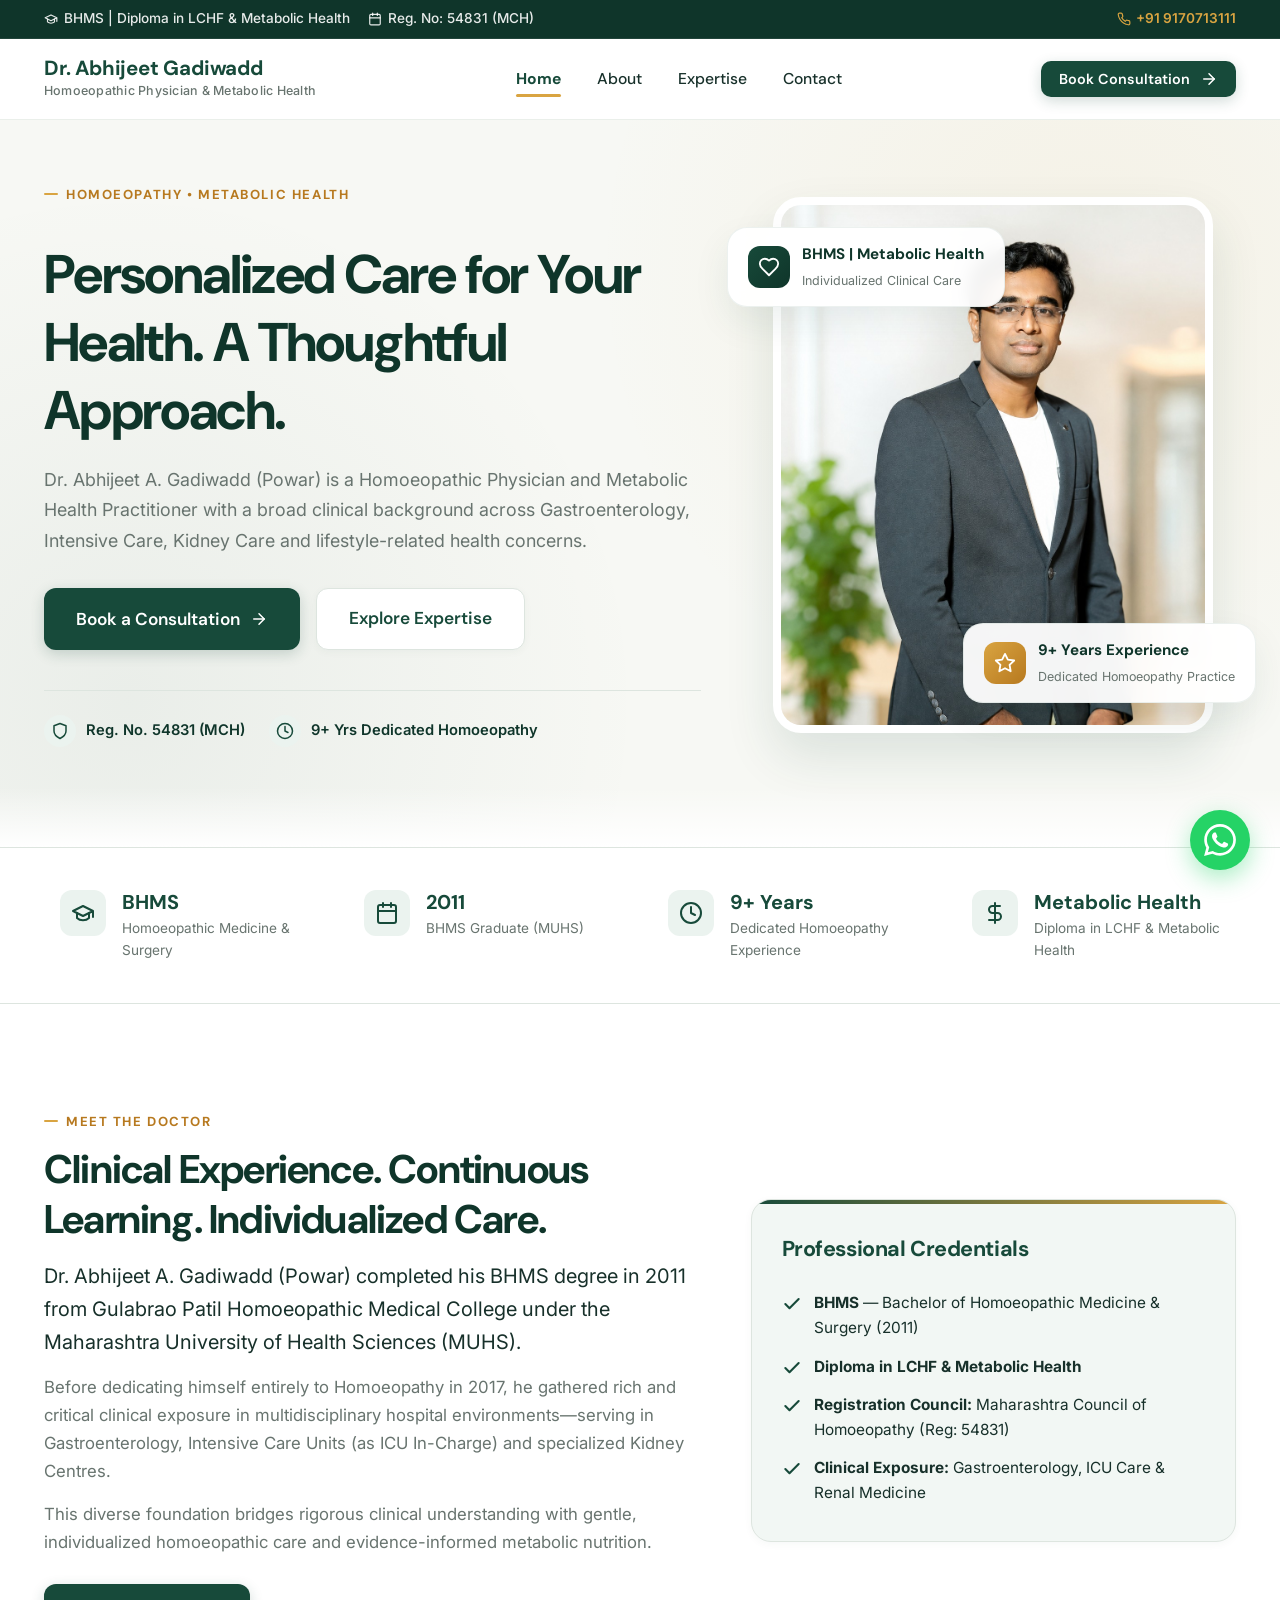
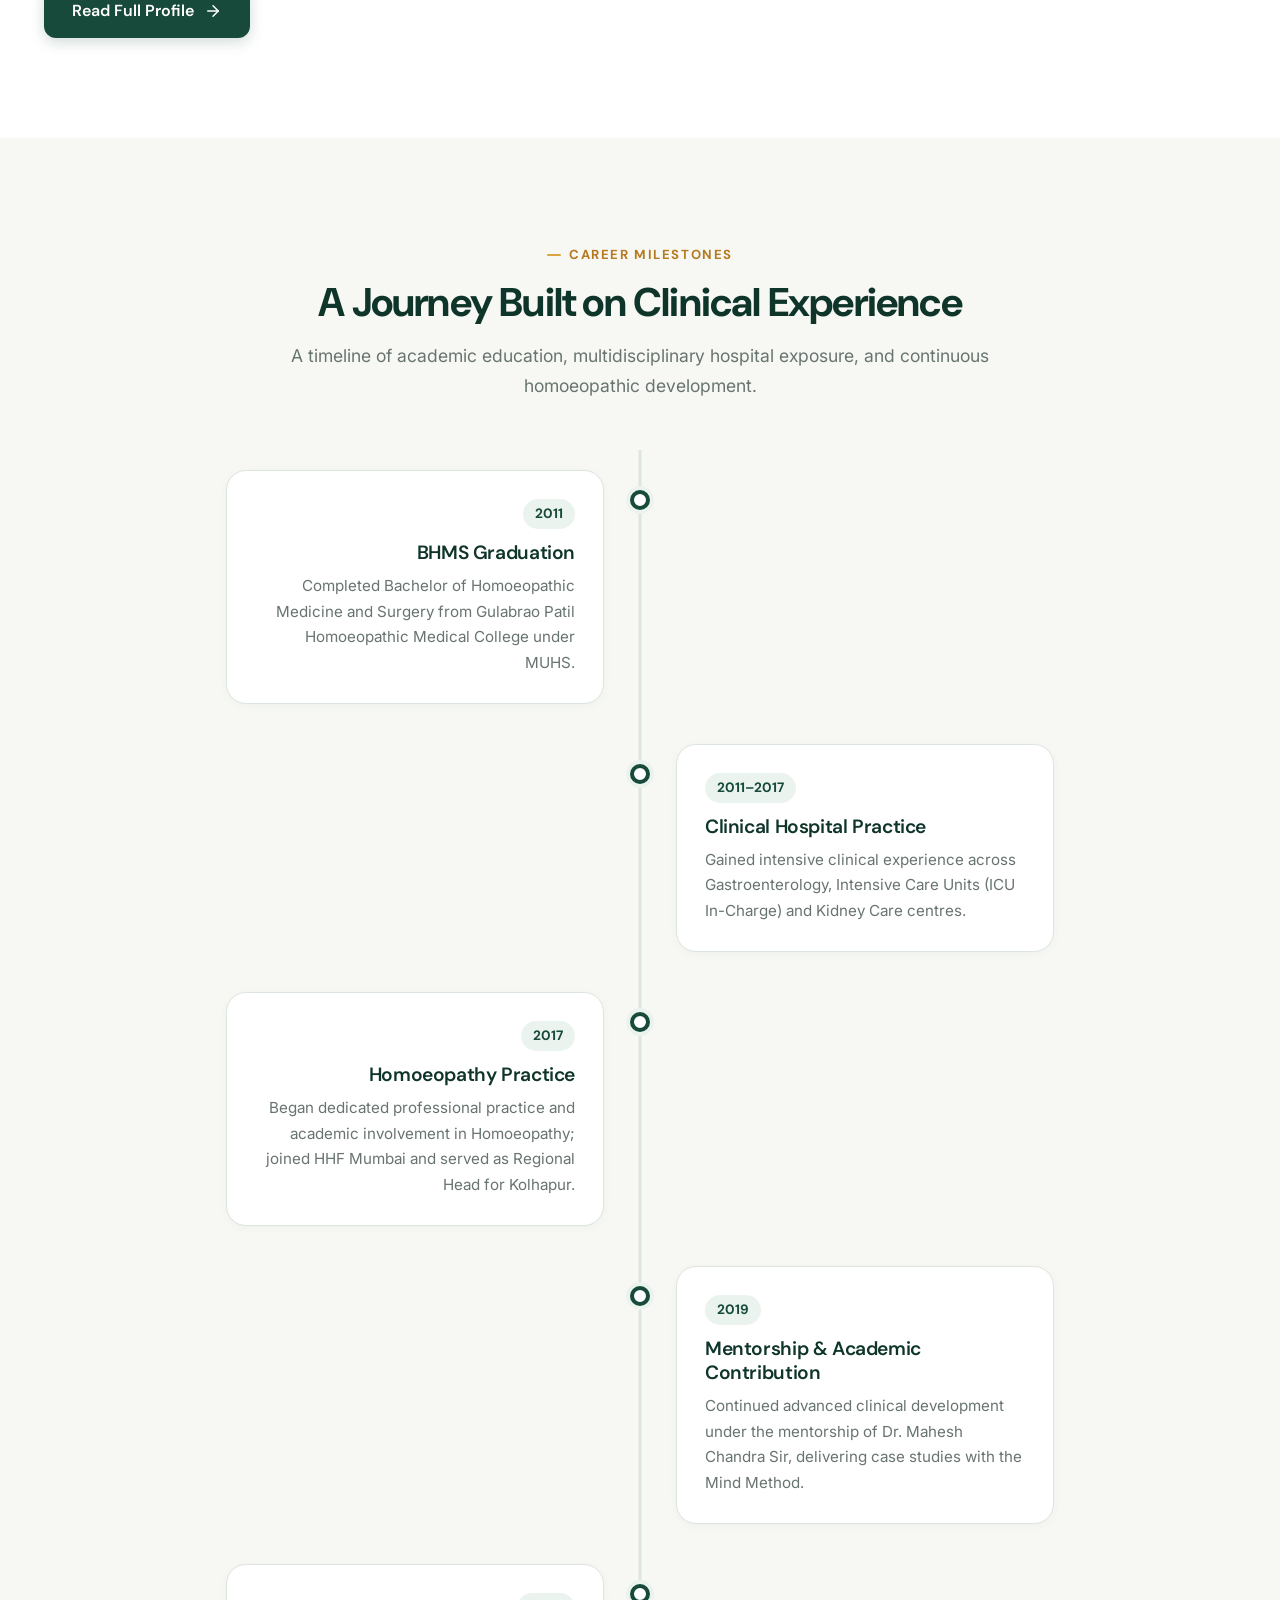
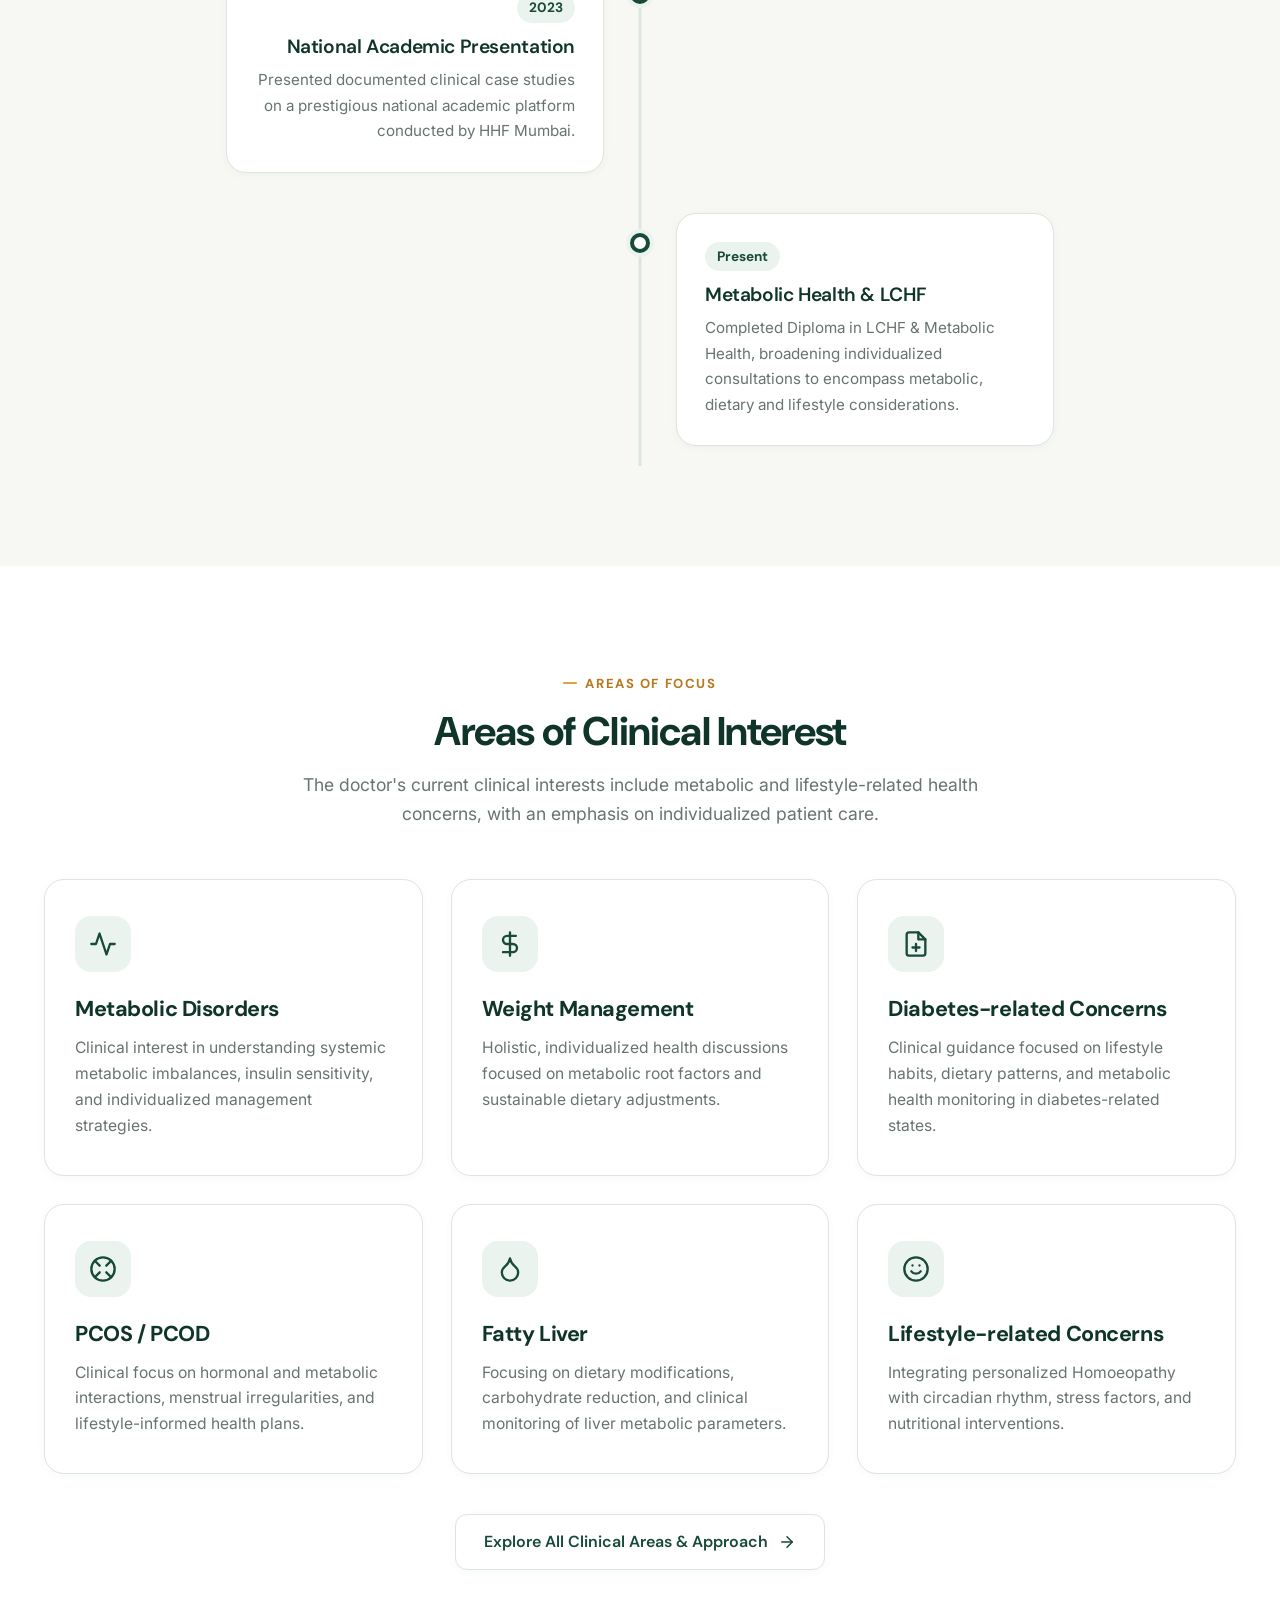
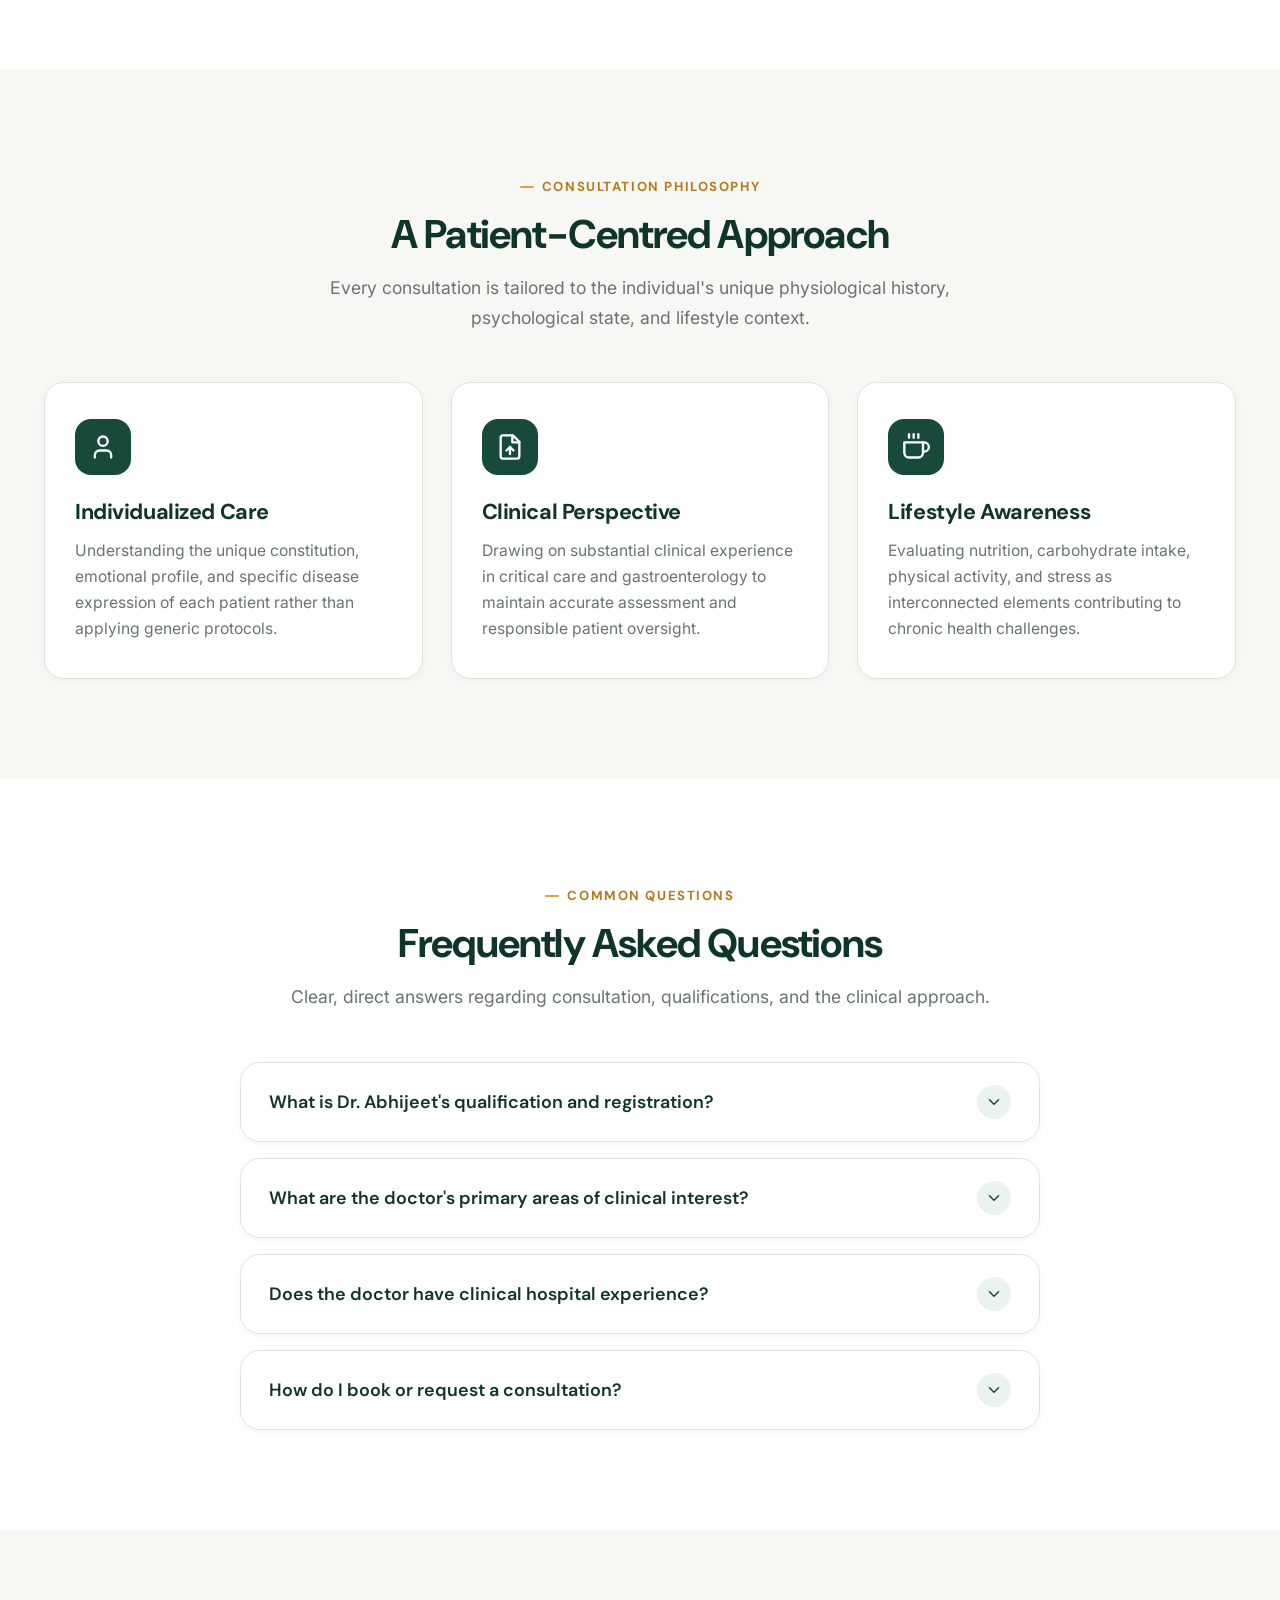
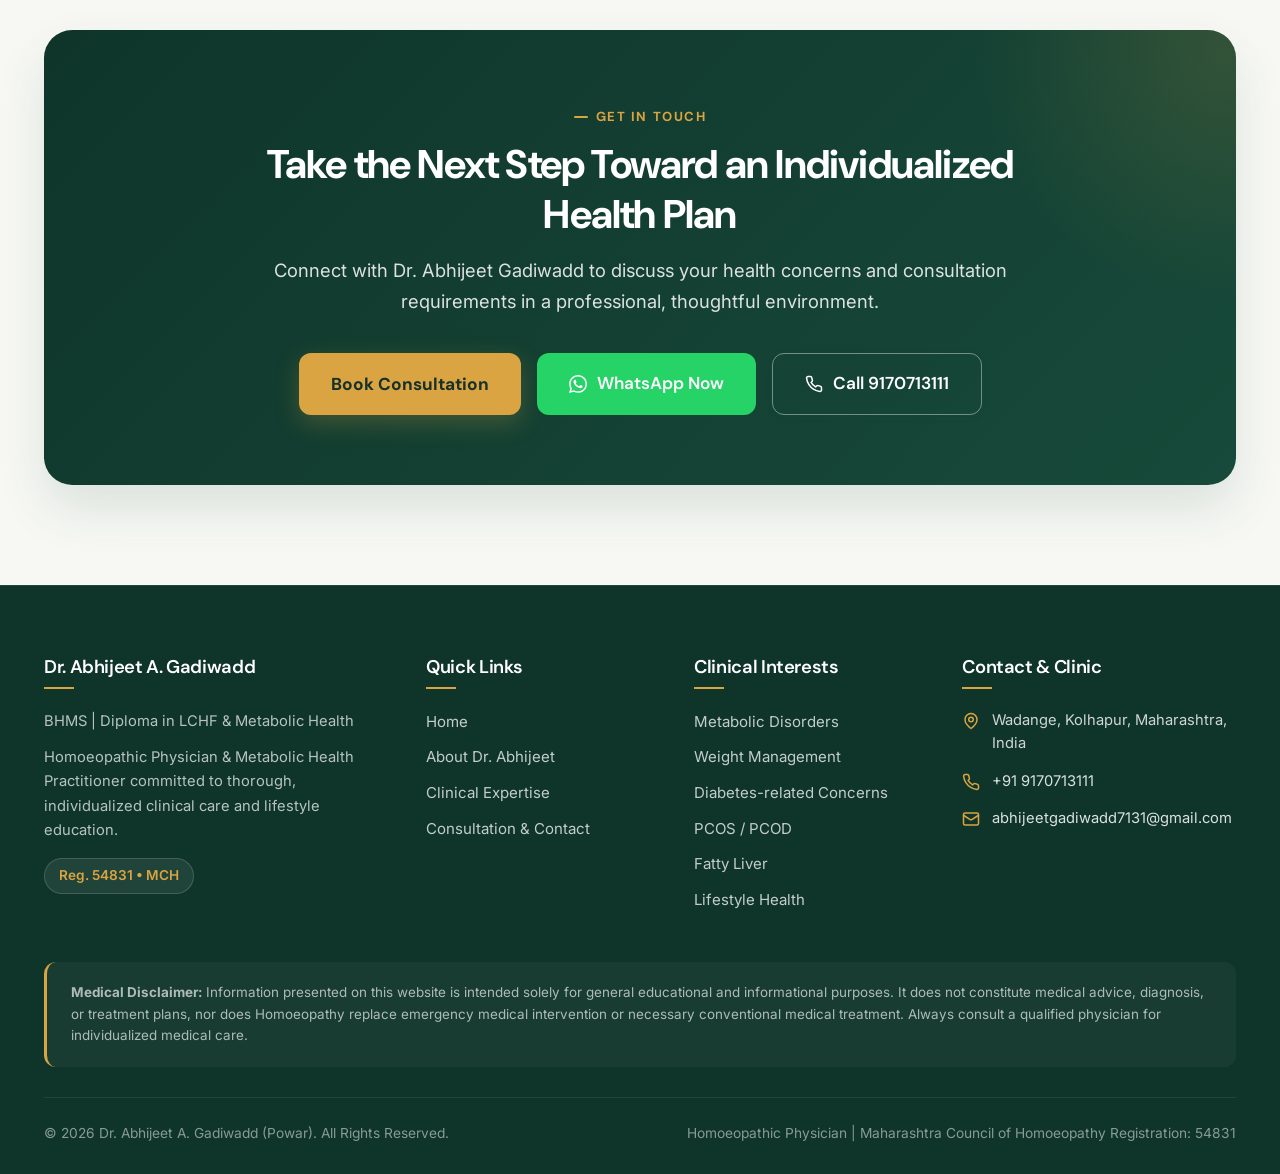
==== commit c79c613c: "feat: implement core design system with responsive CSS architecture and base styles" ====
--- a/index.html
+++ b/index.html
@@ -79,7 +79,6 @@
           <li><a href="index.html" class="nav-link active">Home</a></li>
           <li><a href="about.html" class="nav-link">About</a></li>
           <li><a href="expertise.html" class="nav-link">Expertise</a></li>
-          <li><a href="contact.html" class="nav-link">Consultation</a></li>
           <li><a href="contact.html" class="nav-link">Contact</a></li>
         </ul>
       </nav>
@@ -454,51 +453,59 @@
       </div>
 
       <div class="faq-list">
-        <div class="faq-item reveal">
+        <div class="faq-item">
           <button type="button" class="faq-question" aria-expanded="false">
             <span>What is Dr. Abhijeet's qualification and registration?</span>
             <div class="faq-icon">
               <svg width="18" height="18" viewBox="0 0 24 24" fill="none" stroke="currentColor" stroke-width="2" stroke-linecap="round" stroke-linejoin="round"><polyline points="6 9 12 15 18 9"/></svg>
             </div>
           </button>
-          <div class="faq-answer">
-            <p>Dr. Abhijeet A. Gadiwadd (Powar) holds a BHMS degree (Bachelor of Homoeopathic Medicine and Surgery) from MUHS and a Diploma in LCHF &amp; Metabolic Health. He is registered with the Maharashtra Council of Homoeopathy (Reg. No. 54831).</p>
-          </div>
-        </div>
-
-        <div class="faq-item reveal">
+          <div class="faq-answer-wrapper">
+            <div class="faq-answer-inner">
+              <p>Dr. Abhijeet A. Gadiwadd (Powar) holds a BHMS degree (Bachelor of Homoeopathic Medicine and Surgery) from MUHS and a Diploma in LCHF &amp; Metabolic Health. He is registered with the Maharashtra Council of Homoeopathy (Reg. No. 54831).</p>
+            </div>
+          </div>
+        </div>
+
+        <div class="faq-item">
           <button type="button" class="faq-question" aria-expanded="false">
             <span>What are the doctor's primary areas of clinical interest?</span>
             <div class="faq-icon">
               <svg width="18" height="18" viewBox="0 0 24 24" fill="none" stroke="currentColor" stroke-width="2" stroke-linecap="round" stroke-linejoin="round"><polyline points="6 9 12 15 18 9"/></svg>
             </div>
           </button>
-          <div class="faq-answer">
-            <p>His clinical focus centers on individualized homoeopathic consultations along with metabolic health areas, including metabolic disorders, weight management, diabetes-related metabolic concerns, PCOS / PCOD, fatty liver, and lifestyle-related health problems.</p>
-          </div>
-        </div>
-
-        <div class="faq-item reveal">
+          <div class="faq-answer-wrapper">
+            <div class="faq-answer-inner">
+              <p>His clinical focus centers on individualized homoeopathic consultations along with metabolic health areas, including metabolic disorders, weight management, diabetes-related metabolic concerns, PCOS / PCOD, fatty liver, and lifestyle-related health problems.</p>
+            </div>
+          </div>
+        </div>
+
+        <div class="faq-item">
           <button type="button" class="faq-question" aria-expanded="false">
             <span>Does the doctor have clinical hospital experience?</span>
             <div class="faq-icon">
               <svg width="18" height="18" viewBox="0 0 24 24" fill="none" stroke="currentColor" stroke-width="2" stroke-linecap="round" stroke-linejoin="round"><polyline points="6 9 12 15 18 9"/></svg>
             </div>
           </button>
-          <div class="faq-answer">
-            <p>Yes. Between 2011 and 2017, Dr. Abhijeet gained extensive clinical exposure working in Gastroenterology, serving as ICU In-Charge in intensive care units, and in multidisciplinary kidney care facilities before focusing exclusively on Homoeopathy.</p>
-          </div>
-        </div>
-
-        <div class="faq-item reveal">
+          <div class="faq-answer-wrapper">
+            <div class="faq-answer-inner">
+              <p>Yes. Between 2011 and 2017, Dr. Abhijeet gained extensive clinical exposure working in Gastroenterology, serving as ICU In-Charge in intensive care units, and in multidisciplinary kidney care facilities before focusing exclusively on Homoeopathy.</p>
+            </div>
+          </div>
+        </div>
+
+        <div class="faq-item">
           <button type="button" class="faq-question" aria-expanded="false">
             <span>How do I book or request a consultation?</span>
             <div class="faq-icon">
               <svg width="18" height="18" viewBox="0 0 24 24" fill="none" stroke="currentColor" stroke-width="2" stroke-linecap="round" stroke-linejoin="round"><polyline points="6 9 12 15 18 9"/></svg>
             </div>
           </button>
-          <div class="faq-answer">
-            <p>You can request a consultation by filling out the online request form on our website, messaging directly via WhatsApp at +91 9170713111, or calling the clinic number directly.</p>
+          <div class="faq-answer-wrapper">
+            <div class="faq-answer-inner">
+              <p>You can request a consultation by filling out the online request form on our website, messaging directly via WhatsApp at +91 9170713111, or calling the clinic number directly.</p>
+            </div>
           </div>
         </div>
       </div>
--- a/css/style.css
+++ b/css/style.css
@@ -1012,7 +1012,7 @@
   gap: 16px;
 }
 
-/* FAQ Accordion */
+/* FAQ Accordion (Permanent visibility, click-to-reveal answer) */
 .faq-list {
   max-width: 800px;
   margin: 0 auto;
@@ -1024,13 +1024,17 @@
 .faq-item {
   background-color: var(--color-surface);
   border-radius: var(--radius-card);
-  border: 1px solid var(--color-border);
-  overflow: hidden;
-  transition: all var(--transition-fast);
+  border: 1.5px solid var(--color-border);
+  box-shadow: var(--shadow-sm);
+  opacity: 1 !important;
+  visibility: visible !important;
+  transform: none !important;
+  transition: border-color var(--transition-fast), box-shadow var(--transition-fast);
 }
 
 .faq-item:hover {
-  border-color: rgba(23, 74, 58, 0.3);
+  border-color: rgba(23, 74, 58, 0.35);
+  box-shadow: var(--shadow-md);
 }
 
 .faq-question {
@@ -1047,11 +1051,13 @@
   background: none;
   border: none;
   cursor: pointer;
+  border-radius: var(--radius-card);
+  gap: 16px;
 }
 
 .faq-icon {
-  width: 32px;
-  height: 32px;
+  width: 34px;
+  height: 34px;
   border-radius: var(--radius-pill);
   background-color: var(--color-primary-subtle);
   color: var(--color-primary);
@@ -1059,7 +1065,7 @@
   align-items: center;
   justify-content: center;
   flex-shrink: 0;
-  transition: transform var(--transition-base);
+  transition: transform 0.3s ease, background-color 0.3s ease, color 0.3s ease;
 }
 
 .faq-item.active .faq-icon {
@@ -1068,15 +1074,33 @@
   color: #FFFFFF;
 }
 
-.faq-answer {
-  max-height: 0;
+.faq-answer-wrapper {
+  display: grid;
+  grid-template-rows: 0fr;
+  transition: grid-template-rows 0.35s cubic-bezier(0.16, 1, 0.3, 1);
+}
+
+.faq-item.active .faq-answer-wrapper {
+  grid-template-rows: 1fr;
+}
+
+.faq-answer-inner {
   overflow: hidden;
-  transition: max-height 0.35s ease-out, padding 0.35s ease-out;
   padding: 0 28px;
-}
-
-.faq-item.active .faq-answer {
+  opacity: 0;
+  transition: opacity 0.25s ease, padding-bottom 0.35s cubic-bezier(0.16, 1, 0.3, 1);
+}
+
+.faq-item.active .faq-answer-inner {
+  opacity: 1;
   padding-bottom: 24px;
+}
+
+.faq-answer-inner p {
+  color: var(--color-text-muted);
+  font-size: 1rem;
+  line-height: 1.7;
+  margin: 0;
 }
 
 .faq-answer p {
--- a/css/responsive.css
+++ b/css/responsive.css
@@ -135,10 +135,23 @@
   .card-grid-2, 
   .card-grid-4, 
   .trust-grid, 
-  .footer-grid,
   .contact-form-row {
     grid-template-columns: 1fr !important;
     gap: 16px;
+  }
+
+  /* Mobile footer layout: Doctor profile (full), Quick Links & Clinical Interests (2 cols side-by-side), Contact (full) */
+  .footer-grid {
+    grid-template-columns: 1fr 1fr !important;
+    gap: 28px 20px !important;
+  }
+
+  .footer-col:first-child {
+    grid-column: 1 / -1;
+  }
+
+  .footer-col:last-child {
+    grid-column: 1 / -1;
   }
 
   .premium-card {
@@ -302,4 +315,13 @@
     width: 16px;
     height: 16px;
   }
+
+  .footer-links a {
+    font-size: 0.86rem;
+  }
+
+  .footer-col h4 {
+    font-size: 1.02rem;
+    margin-bottom: 14px;
+  }
 }
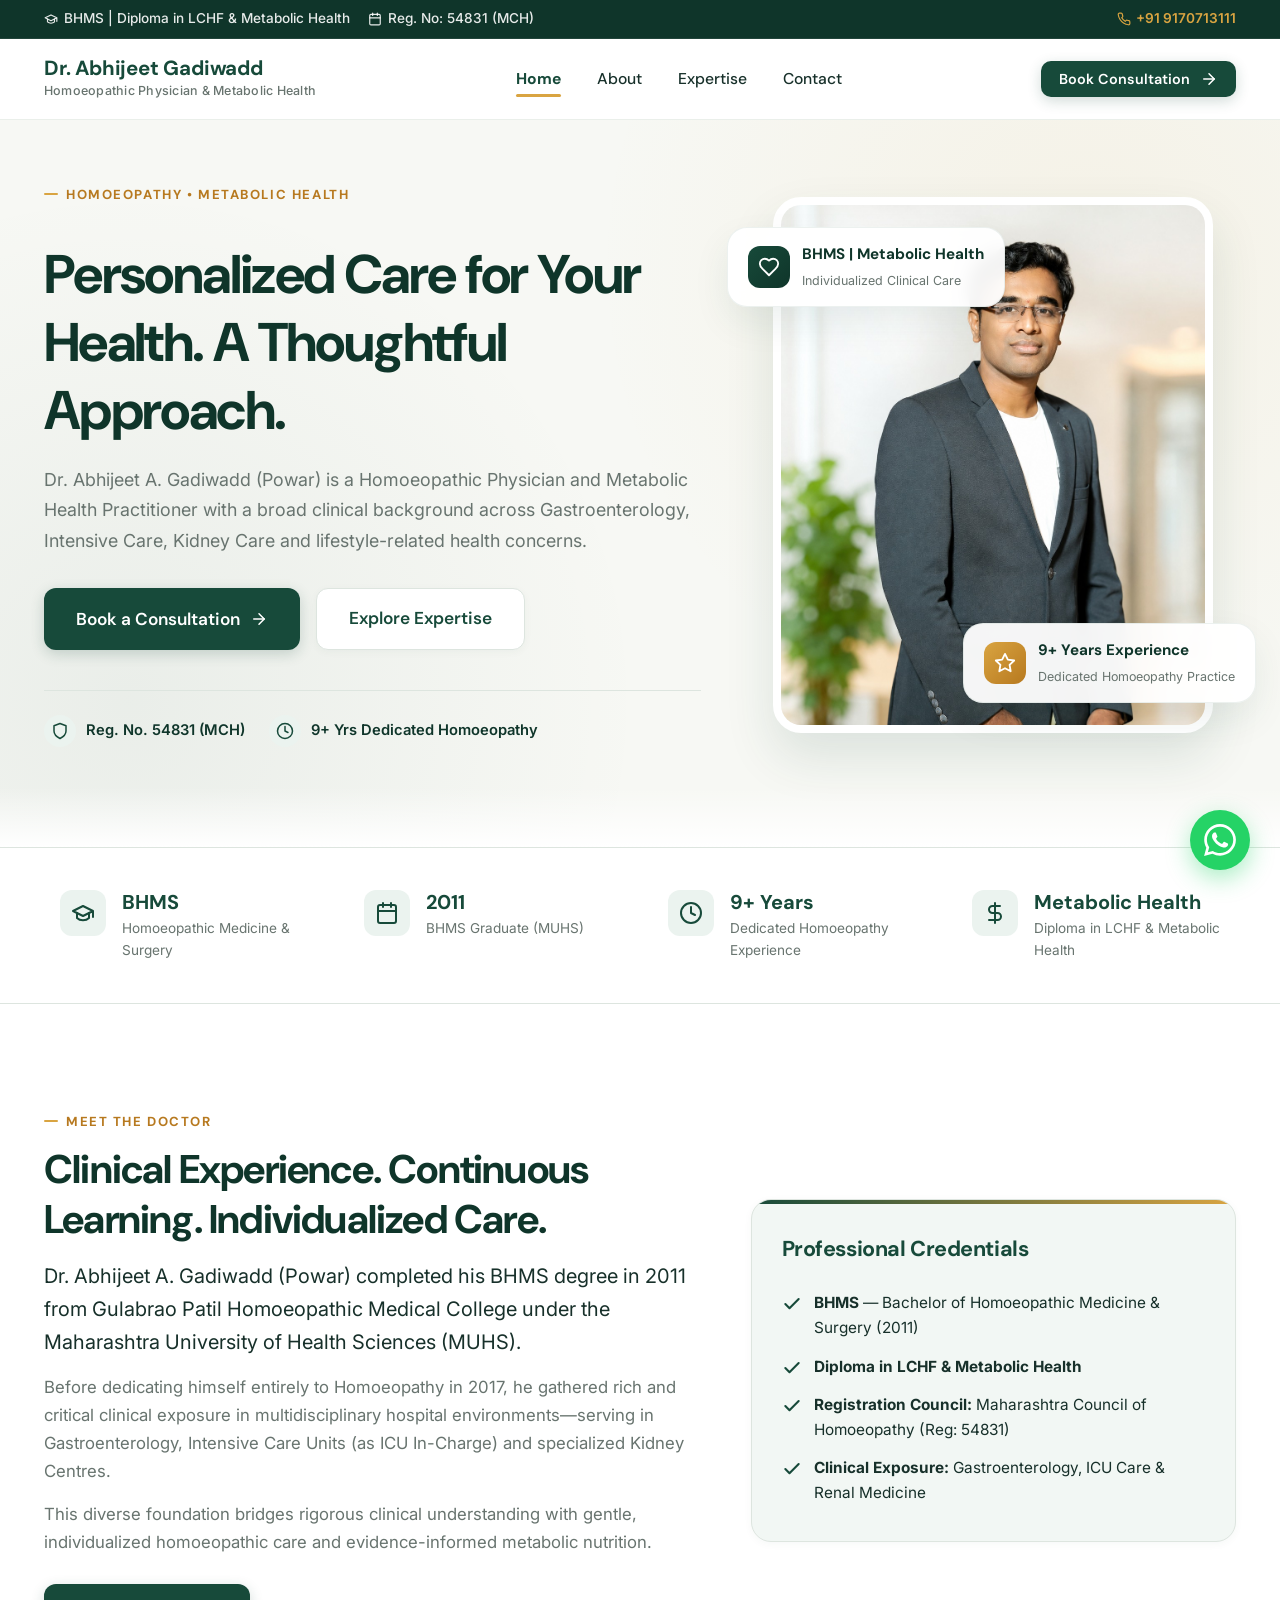
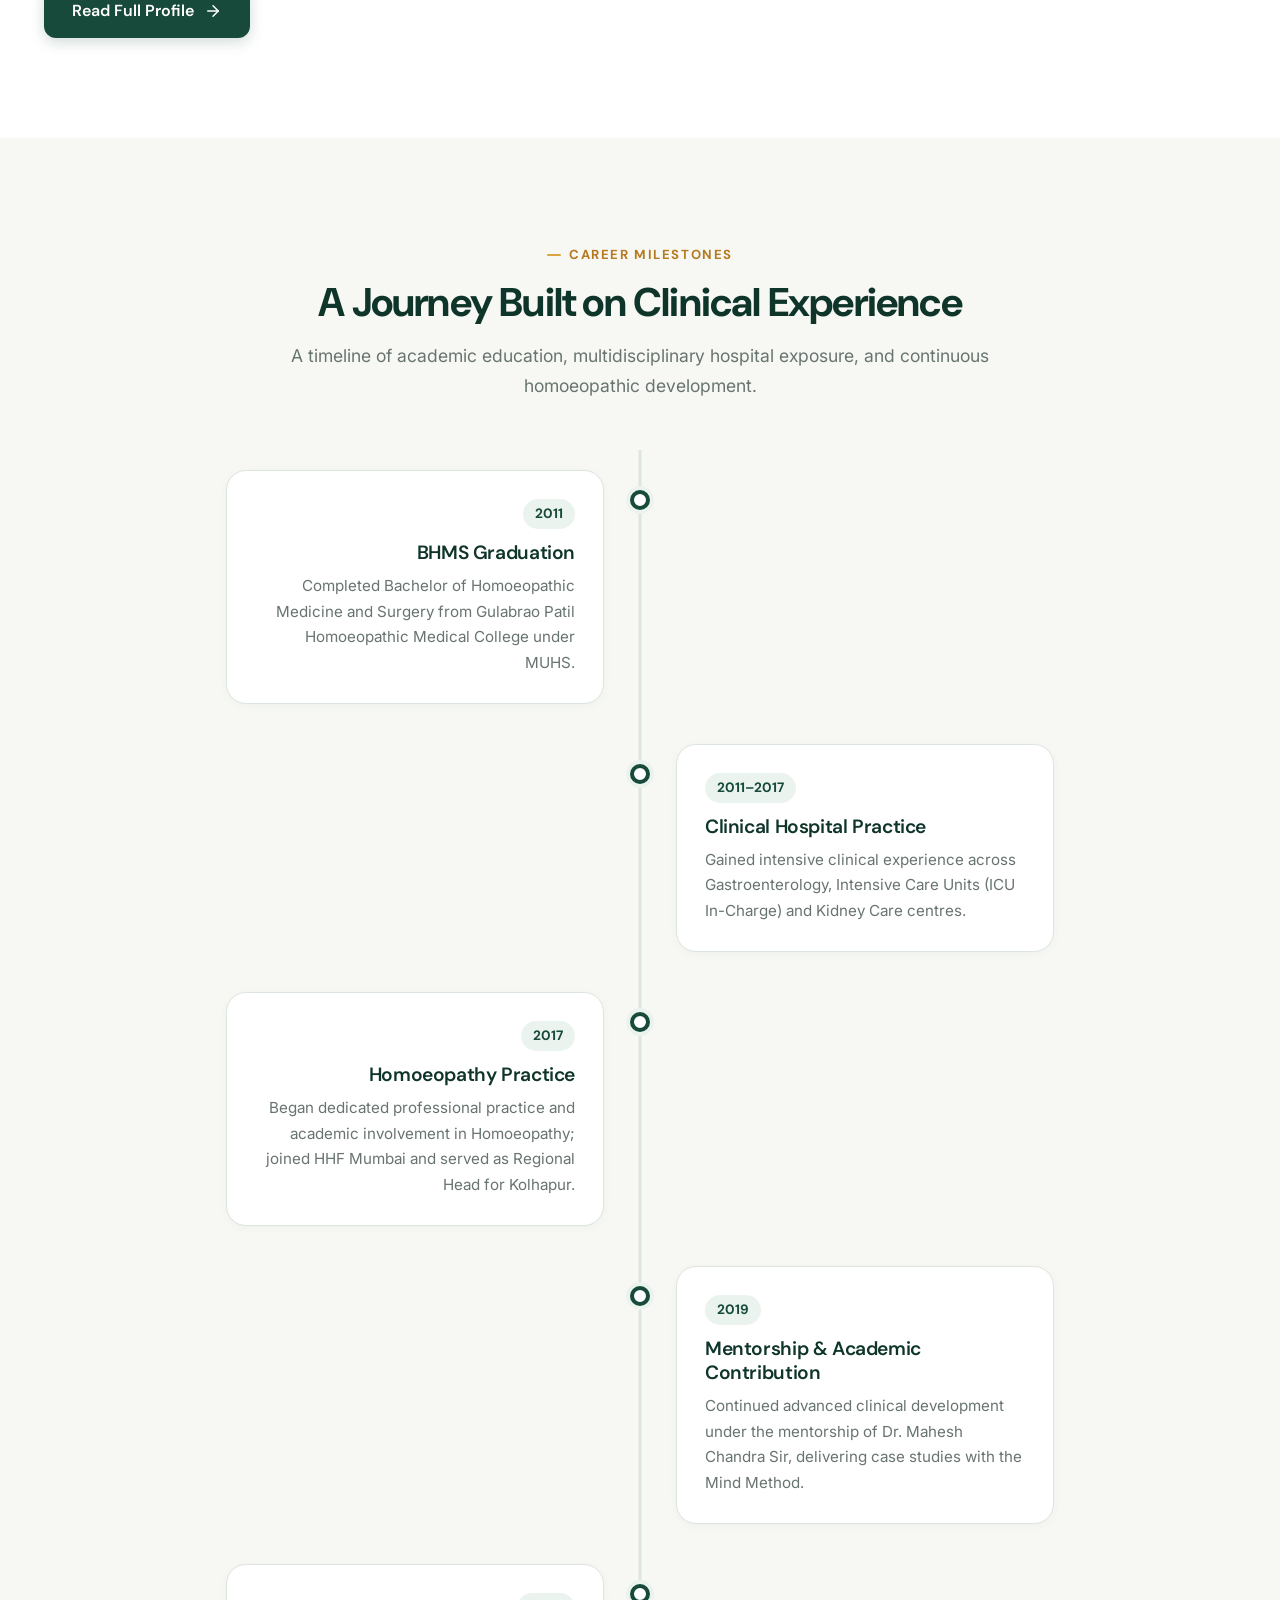
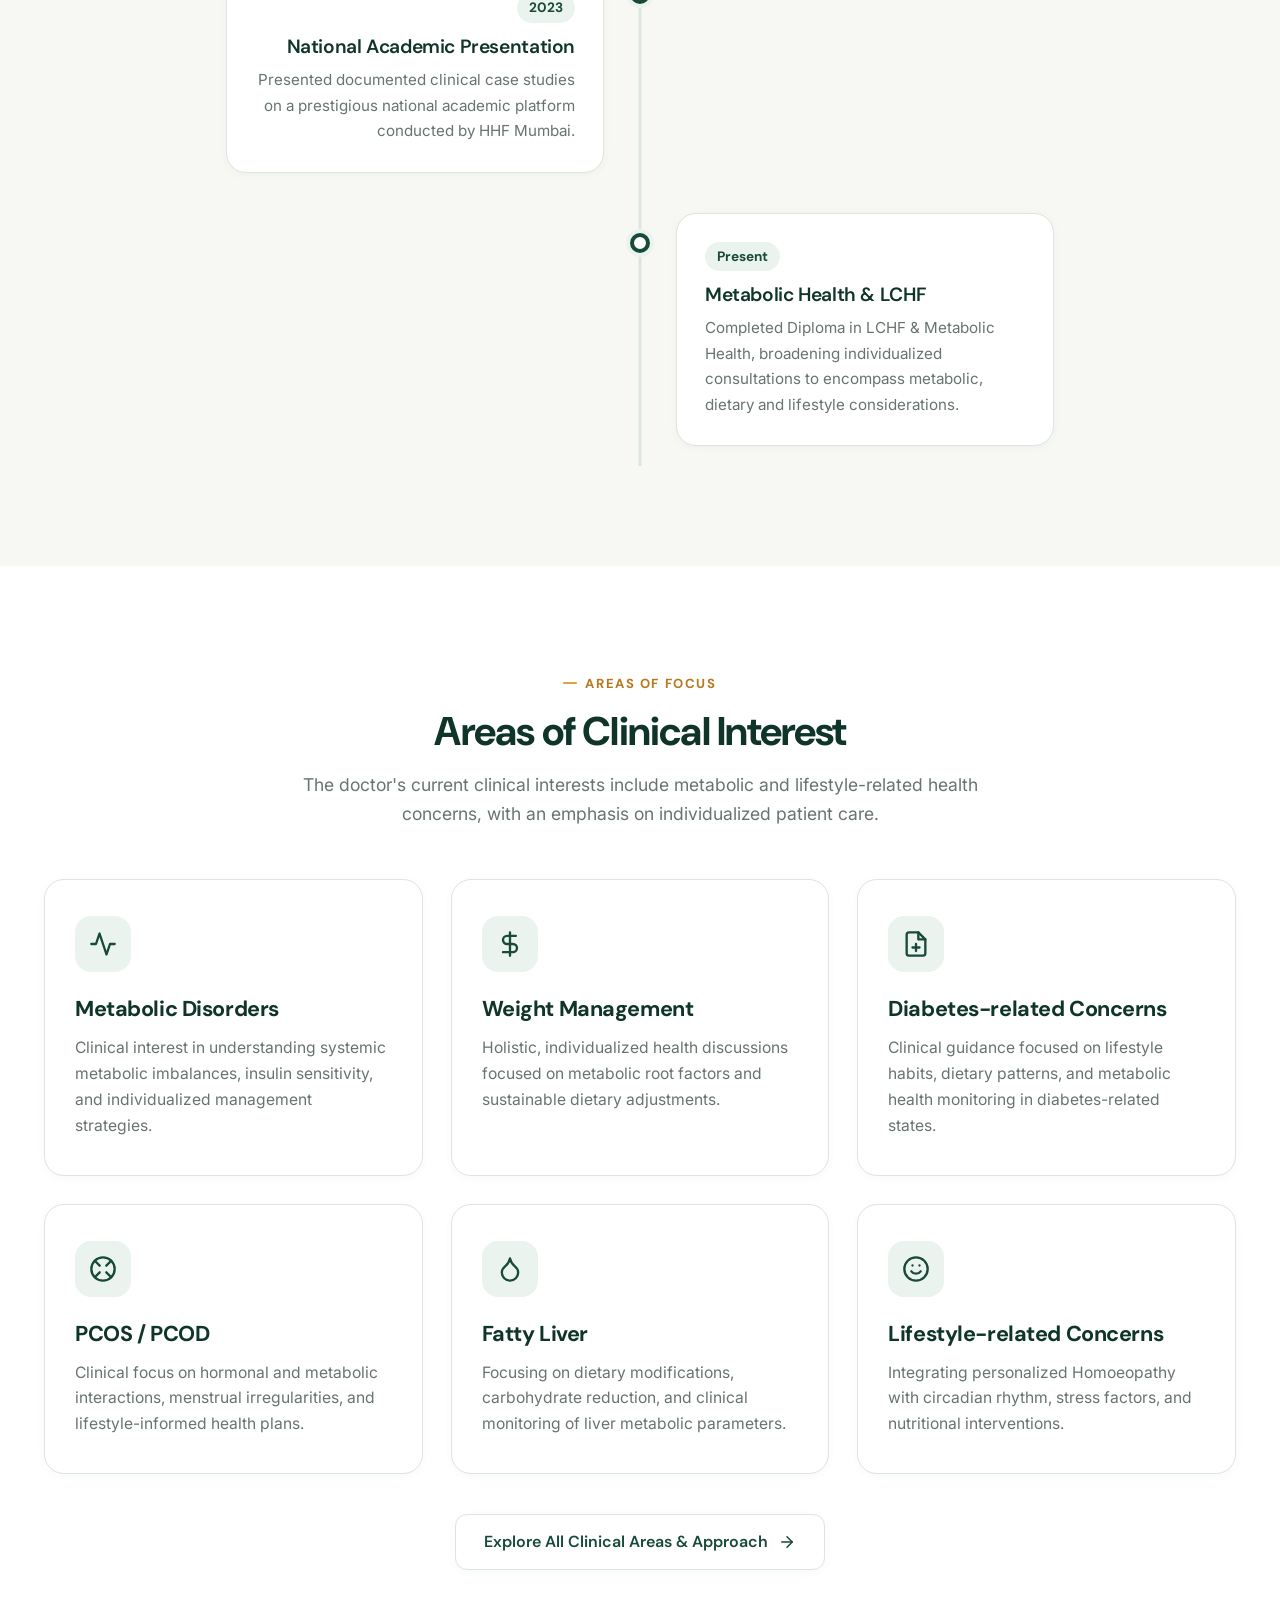
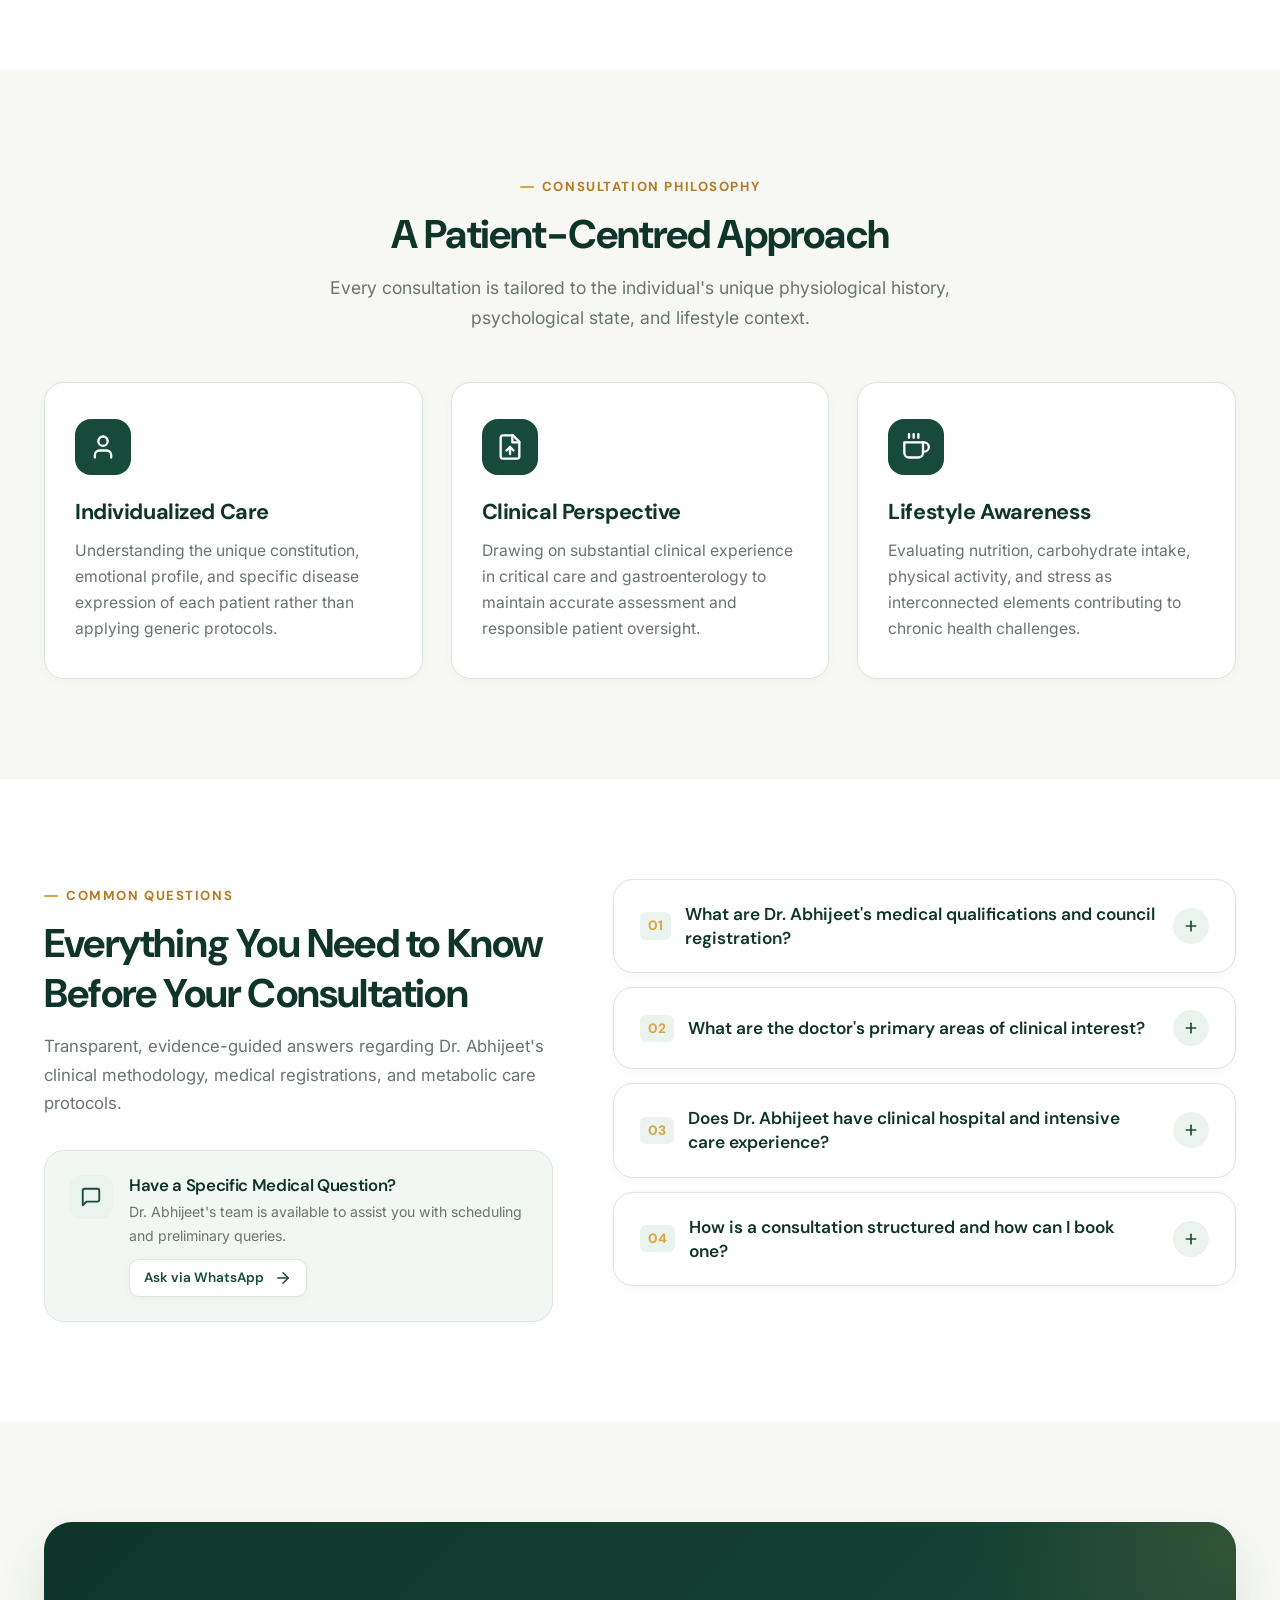
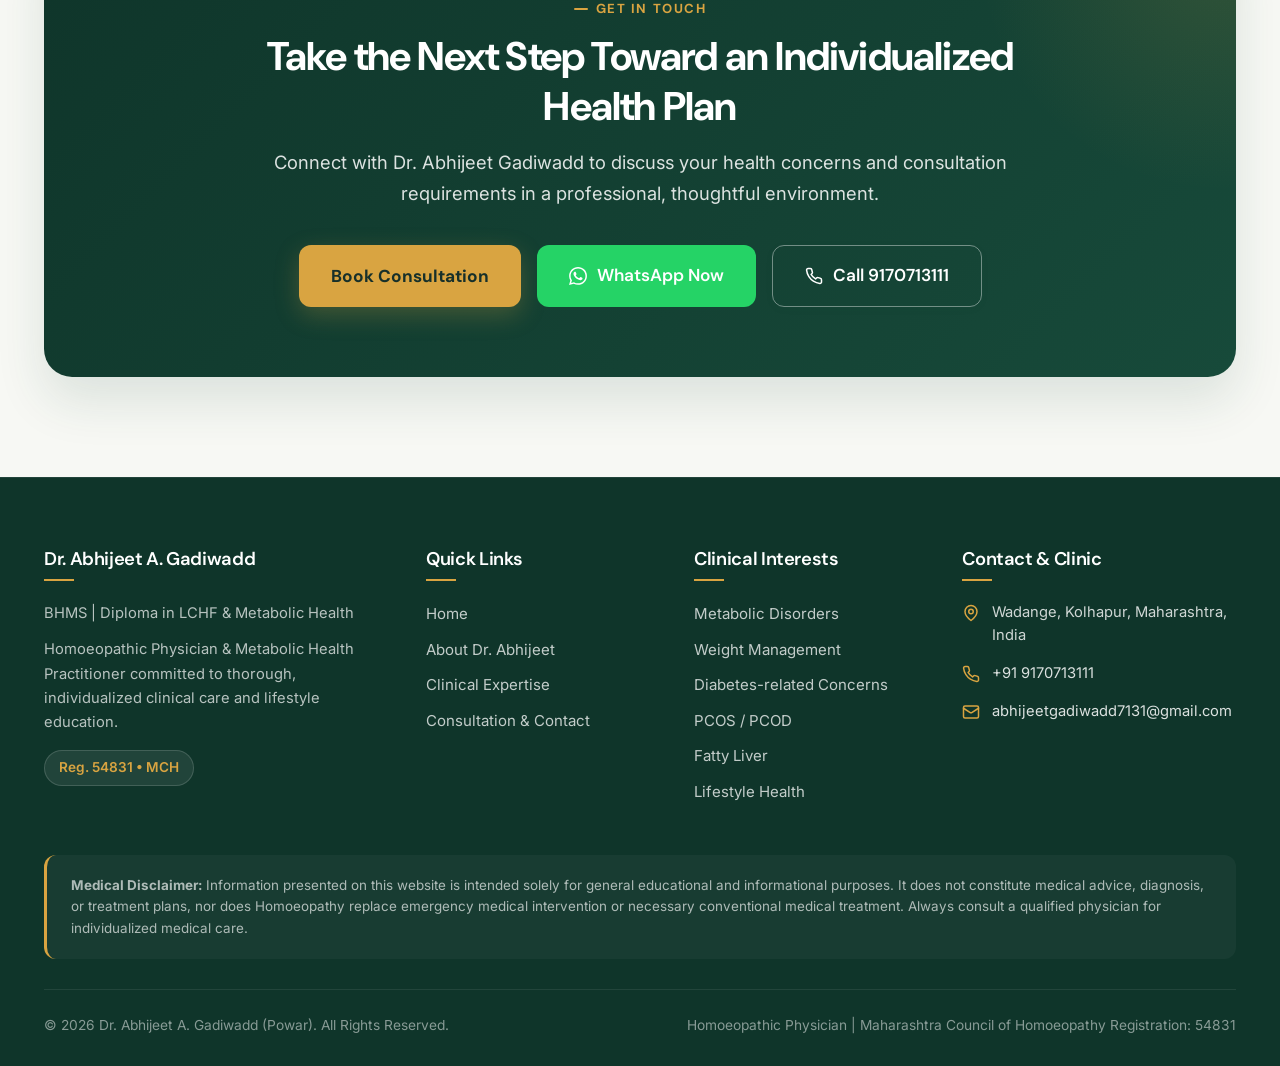
==== commit 82021126: "feat: implement core design system and responsive layout styles" ====
--- a/index.html
+++ b/index.html
@@ -443,68 +443,102 @@
     </div>
   </section>
 
-  <!-- FAQ Section -->
-  <section class="section-padding" style="background-color: var(--color-surface);">
+  <!-- FAQ Section (High-End Clinical Editorial Layout) -->
+  <section class="section-padding" style="background-color: var(--color-surface);" id="faqSection">
     <div class="container">
-      <div class="section-header reveal">
-        <span class="eyebrow">COMMON QUESTIONS</span>
-        <h2>Frequently Asked Questions</h2>
-        <p>Clear, direct answers regarding consultation, qualifications, and the clinical approach.</p>
-      </div>
-
-      <div class="faq-list">
-        <div class="faq-item">
-          <button type="button" class="faq-question" aria-expanded="false">
-            <span>What is Dr. Abhijeet's qualification and registration?</span>
-            <div class="faq-icon">
-              <svg width="18" height="18" viewBox="0 0 24 24" fill="none" stroke="currentColor" stroke-width="2" stroke-linecap="round" stroke-linejoin="round"><polyline points="6 9 12 15 18 9"/></svg>
-            </div>
-          </button>
-          <div class="faq-answer-wrapper">
-            <div class="faq-answer-inner">
-              <p>Dr. Abhijeet A. Gadiwadd (Powar) holds a BHMS degree (Bachelor of Homoeopathic Medicine and Surgery) from MUHS and a Diploma in LCHF &amp; Metabolic Health. He is registered with the Maharashtra Council of Homoeopathy (Reg. No. 54831).</p>
-            </div>
-          </div>
-        </div>
-
-        <div class="faq-item">
-          <button type="button" class="faq-question" aria-expanded="false">
-            <span>What are the doctor's primary areas of clinical interest?</span>
-            <div class="faq-icon">
-              <svg width="18" height="18" viewBox="0 0 24 24" fill="none" stroke="currentColor" stroke-width="2" stroke-linecap="round" stroke-linejoin="round"><polyline points="6 9 12 15 18 9"/></svg>
-            </div>
-          </button>
-          <div class="faq-answer-wrapper">
-            <div class="faq-answer-inner">
-              <p>His clinical focus centers on individualized homoeopathic consultations along with metabolic health areas, including metabolic disorders, weight management, diabetes-related metabolic concerns, PCOS / PCOD, fatty liver, and lifestyle-related health problems.</p>
-            </div>
-          </div>
-        </div>
-
-        <div class="faq-item">
-          <button type="button" class="faq-question" aria-expanded="false">
-            <span>Does the doctor have clinical hospital experience?</span>
-            <div class="faq-icon">
-              <svg width="18" height="18" viewBox="0 0 24 24" fill="none" stroke="currentColor" stroke-width="2" stroke-linecap="round" stroke-linejoin="round"><polyline points="6 9 12 15 18 9"/></svg>
-            </div>
-          </button>
-          <div class="faq-answer-wrapper">
-            <div class="faq-answer-inner">
-              <p>Yes. Between 2011 and 2017, Dr. Abhijeet gained extensive clinical exposure working in Gastroenterology, serving as ICU In-Charge in intensive care units, and in multidisciplinary kidney care facilities before focusing exclusively on Homoeopathy.</p>
-            </div>
-          </div>
-        </div>
-
-        <div class="faq-item">
-          <button type="button" class="faq-question" aria-expanded="false">
-            <span>How do I book or request a consultation?</span>
-            <div class="faq-icon">
-              <svg width="18" height="18" viewBox="0 0 24 24" fill="none" stroke="currentColor" stroke-width="2" stroke-linecap="round" stroke-linejoin="round"><polyline points="6 9 12 15 18 9"/></svg>
-            </div>
-          </button>
-          <div class="faq-answer-wrapper">
-            <div class="faq-answer-inner">
-              <p>You can request a consultation by filling out the online request form on our website, messaging directly via WhatsApp at +91 9170713111, or calling the clinic number directly.</p>
+      <div class="faq-layout-grid">
+        <!-- Left Column: Context & Direct Doctor Support -->
+        <div class="faq-intro-col">
+          <span class="eyebrow">COMMON QUESTIONS</span>
+          <h2>Everything You Need to Know Before Your Consultation</h2>
+          <p style="margin-top: 14px; font-size: 1.05rem; line-height: 1.7;">
+            Transparent, evidence-guided answers regarding Dr. Abhijeet's clinical methodology, medical registrations, and metabolic care protocols.
+          </p>
+          
+          <div class="faq-support-card">
+            <div class="faq-support-icon">
+              <svg width="22" height="22" viewBox="0 0 24 24" fill="none" stroke="currentColor" stroke-width="2" stroke-linecap="round" stroke-linejoin="round"><path d="M21 15a2 2 0 0 1-2 2H7l-4 4V5a2 2 0 0 1 2-2h14a2 2 0 0 1 2 2z"/></svg>
+            </div>
+            <div>
+              <h4 style="font-size: 1.05rem; margin-bottom: 4px; color: var(--color-primary-dark);">Have a Specific Medical Question?</h4>
+              <p style="font-size: 0.88rem; color: var(--color-text-muted); margin-bottom: 12px;">Dr. Abhijeet's team is available to assist you with scheduling and preliminary queries.</p>
+              <a href="https://wa.me/919170713111?text=Hello%20Dr.%20Abhijeet,%20I%20have%20a%20question%20regarding%20consultations." class="btn btn-secondary btn-sm" target="_blank" rel="noopener noreferrer" style="font-size: 0.85rem; padding: 7px 14px;">
+                Ask via WhatsApp
+                <svg width="14" height="14" viewBox="0 0 24 24" fill="none" stroke="currentColor" stroke-width="2" stroke-linecap="round" stroke-linejoin="round"><path d="M5 12h14"/><path d="m12 5 7 7-7 7"/></svg>
+              </a>
+            </div>
+          </div>
+        </div>
+
+        <!-- Right Column: Interactive Accordion List -->
+        <div class="faq-list-col">
+          <div class="faq-list">
+            <div class="faq-item">
+              <button type="button" class="faq-question" aria-expanded="false">
+                <span class="faq-q-text">
+                  <span class="faq-num">01</span>
+                  What are Dr. Abhijeet's medical qualifications and council registration?
+                </span>
+                <div class="faq-icon" aria-hidden="true">
+                  <svg width="16" height="16" viewBox="0 0 24 24" fill="none" stroke="currentColor" stroke-width="2.5" stroke-linecap="round" stroke-linejoin="round"><line x1="12" y1="5" x2="12" y2="19" class="faq-icon-v"/><line x1="5" y1="12" x2="19" y2="12"/></svg>
+                </div>
+              </button>
+              <div class="faq-answer-wrapper">
+                <div class="faq-answer-inner">
+                  <p>Dr. Abhijeet A. Gadiwadd (Powar) graduated with a <strong>BHMS</strong> (Bachelor of Homoeopathic Medicine and Surgery) in 2011 from Gulabrao Patil Homoeopathic Medical College under the <strong>Maharashtra University of Health Sciences (MUHS)</strong>. He holds a postgraduate <strong>Diploma in LCHF &amp; Metabolic Health</strong> and is registered with the <strong>Maharashtra Council of Homoeopathy (Registration No. 54831)</strong>.</p>
+                </div>
+              </div>
+            </div>
+
+            <div class="faq-item">
+              <button type="button" class="faq-question" aria-expanded="false">
+                <span class="faq-q-text">
+                  <span class="faq-num">02</span>
+                  What are the doctor's primary areas of clinical interest?
+                </span>
+                <div class="faq-icon" aria-hidden="true">
+                  <svg width="16" height="16" viewBox="0 0 24 24" fill="none" stroke="currentColor" stroke-width="2.5" stroke-linecap="round" stroke-linejoin="round"><line x1="12" y1="5" x2="12" y2="19" class="faq-icon-v"/><line x1="5" y1="12" x2="19" y2="12"/></svg>
+                </div>
+              </button>
+              <div class="faq-answer-wrapper">
+                <div class="faq-answer-inner">
+                  <p>His clinical focus encompasses individualized constitutional Homoeopathy and metabolic health: <strong>Metabolic Disorders, Sustainable Weight Management, Diabetes-Related Concerns, PCOS / PCOD, Non-Alcoholic Fatty Liver, and Chronic Lifestyle Imbalances</strong>.</p>
+                </div>
+              </div>
+            </div>
+
+            <div class="faq-item">
+              <button type="button" class="faq-question" aria-expanded="false">
+                <span class="faq-q-text">
+                  <span class="faq-num">03</span>
+                  Does Dr. Abhijeet have clinical hospital and intensive care experience?
+                </span>
+                <div class="faq-icon" aria-hidden="true">
+                  <svg width="16" height="16" viewBox="0 0 24 24" fill="none" stroke="currentColor" stroke-width="2.5" stroke-linecap="round" stroke-linejoin="round"><line x1="12" y1="5" x2="12" y2="19" class="faq-icon-v"/><line x1="5" y1="12" x2="19" y2="12"/></svg>
+                </div>
+              </button>
+              <div class="faq-answer-wrapper">
+                <div class="faq-answer-inner">
+                  <p>Yes. Between 2011 and 2017, Dr. Abhijeet completed six foundational years in hospital environments: 2 years in <strong>Gastroenterology</strong> under senior specialists, 3 years as <strong>ICU In-Charge</strong> managing acute emergency cases, and 2 years in a specialized <strong>Kidney &amp; Renal Care Center</strong> before dedicating his practice to Homoeopathy and Metabolic Health.</p>
+                </div>
+              </div>
+            </div>
+
+            <div class="faq-item">
+              <button type="button" class="faq-question" aria-expanded="false">
+                <span class="faq-q-text">
+                  <span class="faq-num">04</span>
+                  How is a consultation structured and how can I book one?
+                </span>
+                <div class="faq-icon" aria-hidden="true">
+                  <svg width="16" height="16" viewBox="0 0 24 24" fill="none" stroke="currentColor" stroke-width="2.5" stroke-linecap="round" stroke-linejoin="round"><line x1="12" y1="5" x2="12" y2="19" class="faq-icon-v"/><line x1="5" y1="12" x2="19" y2="12"/></svg>
+                </div>
+              </button>
+              <div class="faq-answer-wrapper">
+                <div class="faq-answer-inner">
+                  <p>Consultations follow a methodical 4-step framework: <em>Understand &rarr; Assess &rarr; Individualize &rarr; Follow Up</em>. You can schedule an in-person or remote consultation using our online request form, directly messaging via WhatsApp, or calling <strong>+91 9170713111</strong>.</p>
+                </div>
+              </div>
             </div>
           </div>
         </div>
--- a/css/style.css
+++ b/css/style.css
@@ -1012,13 +1012,48 @@
   gap: 16px;
 }
 
-/* FAQ Accordion (Permanent visibility, click-to-reveal answer) */
+/* ==========================================================================
+   FAQ Section: Premium Clinical Editorial Design
+   ========================================================================== */
+.faq-layout-grid {
+  display: grid;
+  grid-template-columns: 0.9fr 1.1fr;
+  gap: 60px;
+  align-items: flex-start;
+}
+
+.faq-intro-col {
+  position: sticky;
+  top: 100px;
+}
+
+.faq-support-card {
+  background-color: var(--color-primary-surface);
+  border: 1px solid var(--color-border);
+  border-radius: var(--radius-card);
+  padding: 24px;
+  margin-top: 32px;
+  display: flex;
+  gap: 16px;
+  align-items: flex-start;
+}
+
+.faq-support-icon {
+  width: 44px;
+  height: 44px;
+  border-radius: var(--radius-md);
+  background-color: var(--color-primary-subtle);
+  color: var(--color-primary);
+  display: flex;
+  align-items: center;
+  justify-content: center;
+  flex-shrink: 0;
+}
+
 .faq-list {
-  max-width: 800px;
-  margin: 0 auto;
   display: flex;
   flex-direction: column;
-  gap: 16px;
+  gap: 14px;
 }
 
 .faq-item {
@@ -1026,10 +1061,8 @@
   border-radius: var(--radius-card);
   border: 1.5px solid var(--color-border);
   box-shadow: var(--shadow-sm);
-  opacity: 1 !important;
-  visibility: visible !important;
-  transform: none !important;
-  transition: border-color var(--transition-fast), box-shadow var(--transition-fast);
+  transition: all var(--transition-base);
+  overflow: hidden;
 }
 
 .faq-item:hover {
@@ -1037,27 +1070,49 @@
   box-shadow: var(--shadow-md);
 }
 
+.faq-item.active {
+  border-color: var(--color-primary);
+  box-shadow: 0 8px 24px rgba(23, 74, 58, 0.08);
+}
+
 .faq-question {
   width: 100%;
-  padding: 22px 28px;
+  padding: 22px 26px;
   display: flex;
   align-items: center;
   justify-content: space-between;
   text-align: left;
   font-family: var(--font-heading);
-  font-size: 1.12rem;
+  font-size: 1.08rem;
   font-weight: 600;
   color: var(--color-primary-dark);
   background: none;
   border: none;
   cursor: pointer;
-  border-radius: var(--radius-card);
   gap: 16px;
 }
 
+.faq-q-text {
+  display: flex;
+  align-items: center;
+  gap: 14px;
+  line-height: 1.4;
+}
+
+.faq-num {
+  font-family: var(--font-heading);
+  font-size: 0.85rem;
+  font-weight: 700;
+  color: var(--color-secondary);
+  background-color: var(--color-primary-subtle);
+  padding: 4px 8px;
+  border-radius: 6px;
+  flex-shrink: 0;
+}
+
 .faq-icon {
-  width: 34px;
-  height: 34px;
+  width: 36px;
+  height: 36px;
   border-radius: var(--radius-pill);
   background-color: var(--color-primary-subtle);
   color: var(--color-primary);
@@ -1065,13 +1120,23 @@
   align-items: center;
   justify-content: center;
   flex-shrink: 0;
-  transition: transform 0.3s ease, background-color 0.3s ease, color 0.3s ease;
+  transition: all 0.3s ease;
+}
+
+.faq-icon-v {
+  transition: transform 0.3s cubic-bezier(0.16, 1, 0.3, 1), opacity 0.3s ease;
+  transform-origin: center;
 }
 
 .faq-item.active .faq-icon {
-  transform: rotate(180deg);
   background-color: var(--color-primary);
   color: #FFFFFF;
+}
+
+/* Morph Plus into Minus smoothly */
+.faq-item.active .faq-icon-v {
+  transform: scaleY(0);
+  opacity: 0;
 }
 
 .faq-answer-wrapper {
@@ -1086,7 +1151,7 @@
 
 .faq-answer-inner {
   overflow: hidden;
-  padding: 0 28px;
+  padding: 0 26px;
   opacity: 0;
   transition: opacity 0.25s ease, padding-bottom 0.35s cubic-bezier(0.16, 1, 0.3, 1);
 }
@@ -1098,9 +1163,13 @@
 
 .faq-answer-inner p {
   color: var(--color-text-muted);
-  font-size: 1rem;
+  font-size: 0.98rem;
   line-height: 1.7;
   margin: 0;
+}
+
+.faq-answer-inner strong {
+  color: var(--color-primary-dark);
 }
 
 .faq-answer p {
--- a/css/responsive.css
+++ b/css/responsive.css
@@ -70,6 +70,15 @@
   
   .page-banner-img {
     margin: 0 auto;
+  }
+
+  .faq-layout-grid {
+    grid-template-columns: 1fr;
+    gap: 36px;
+  }
+
+  .faq-intro-col {
+    position: static;
   }
   
   .timeline::before {
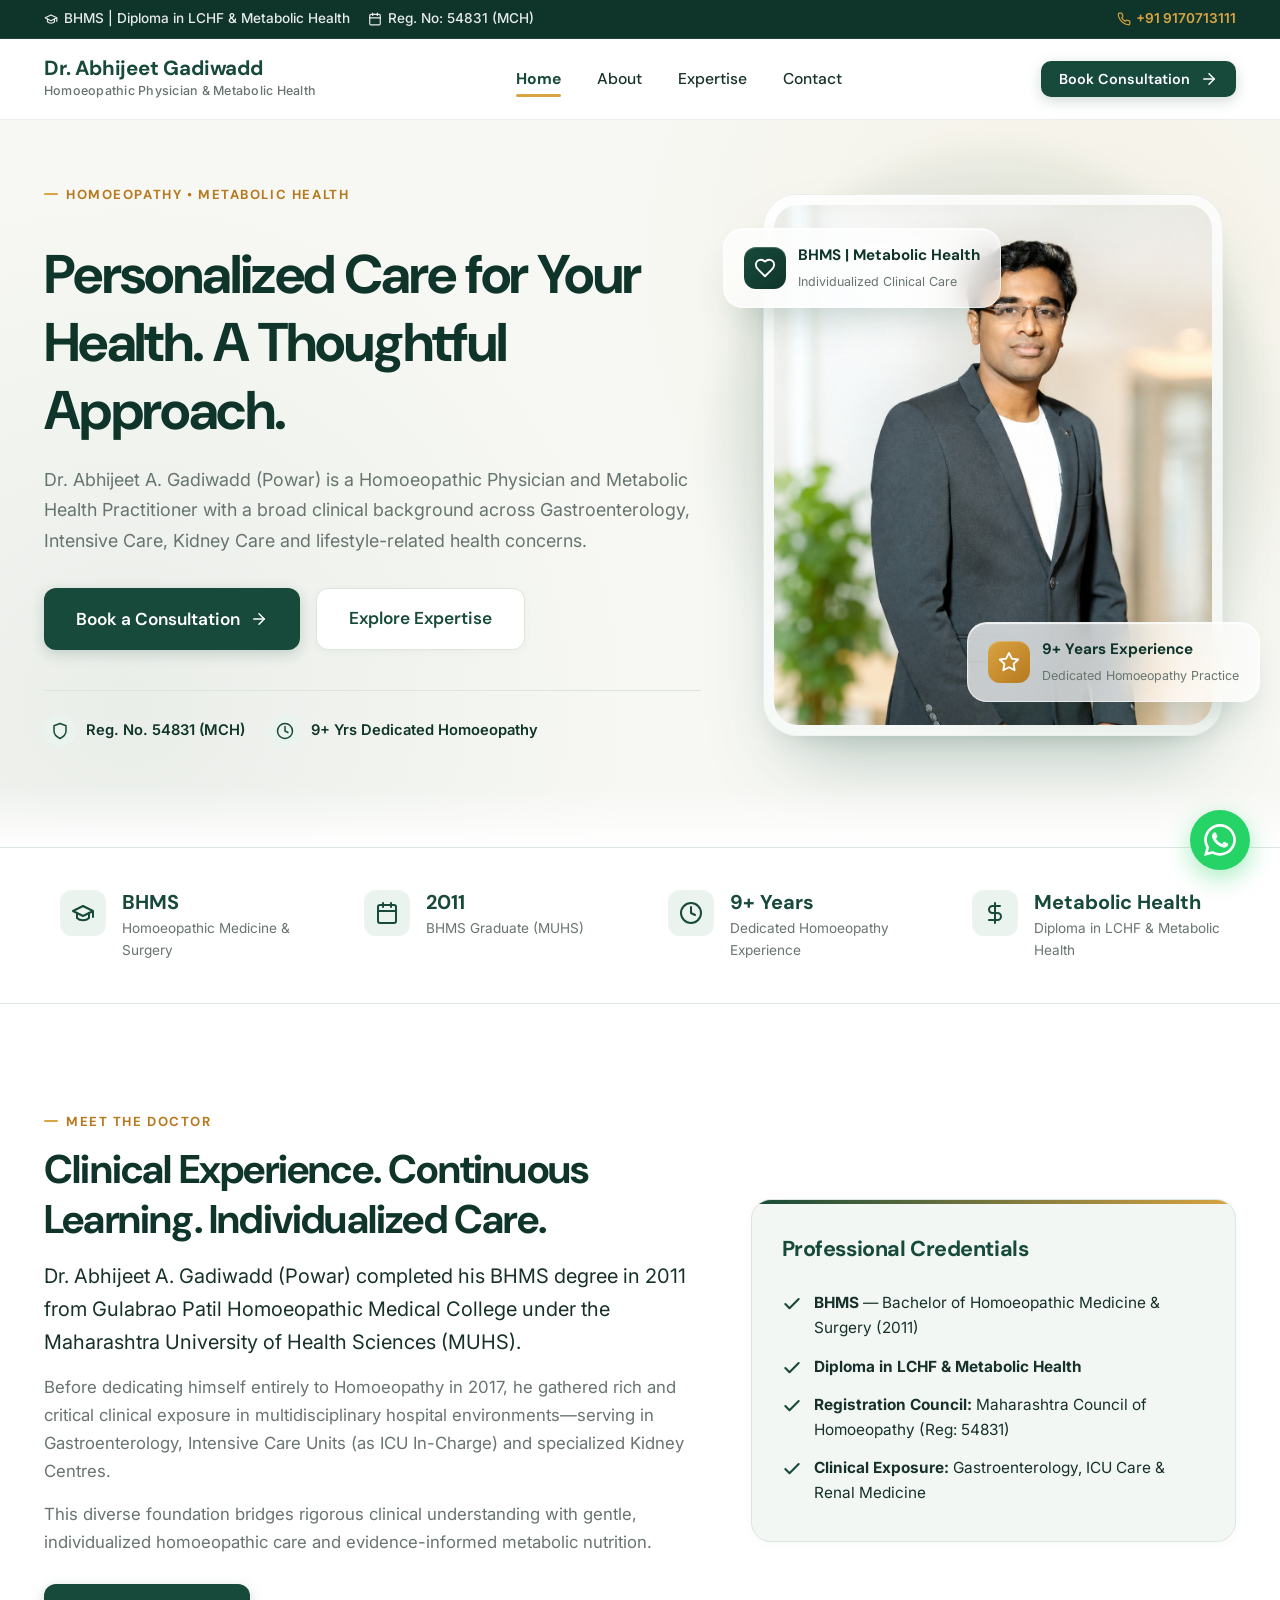
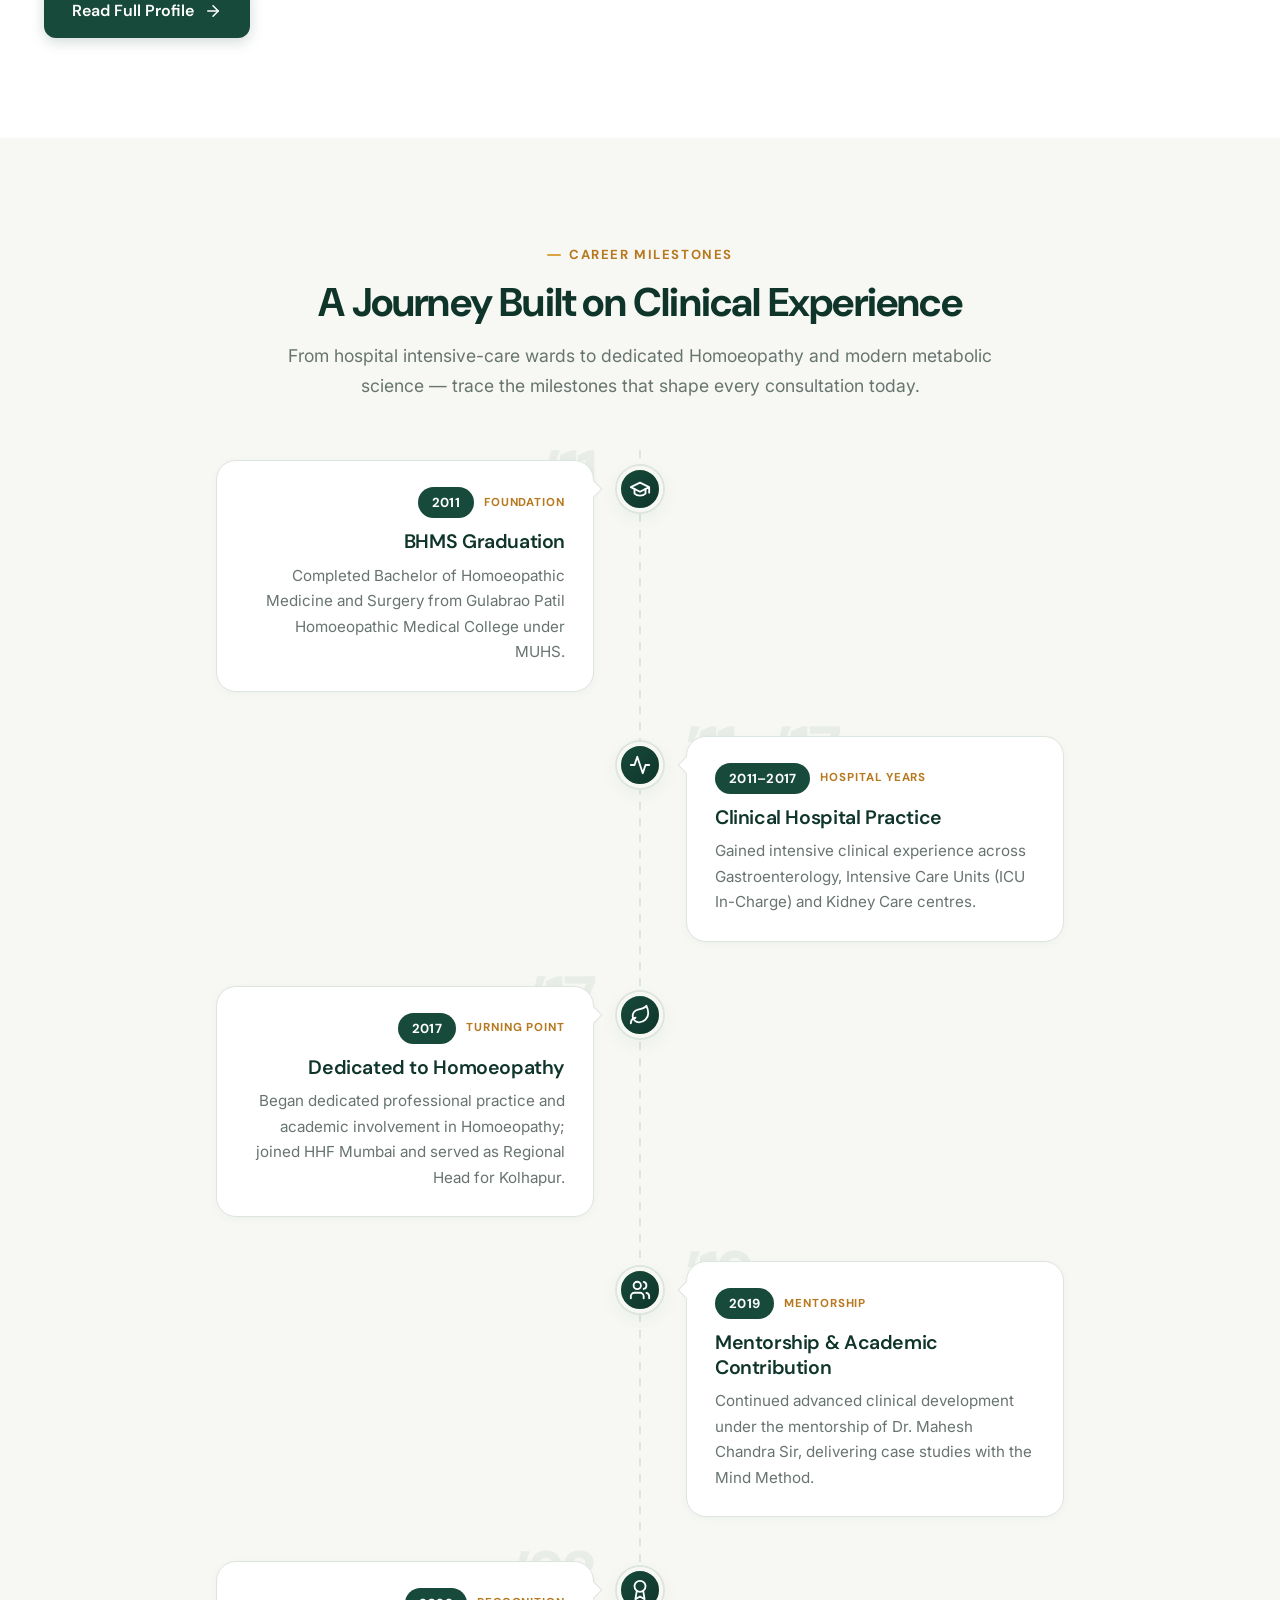
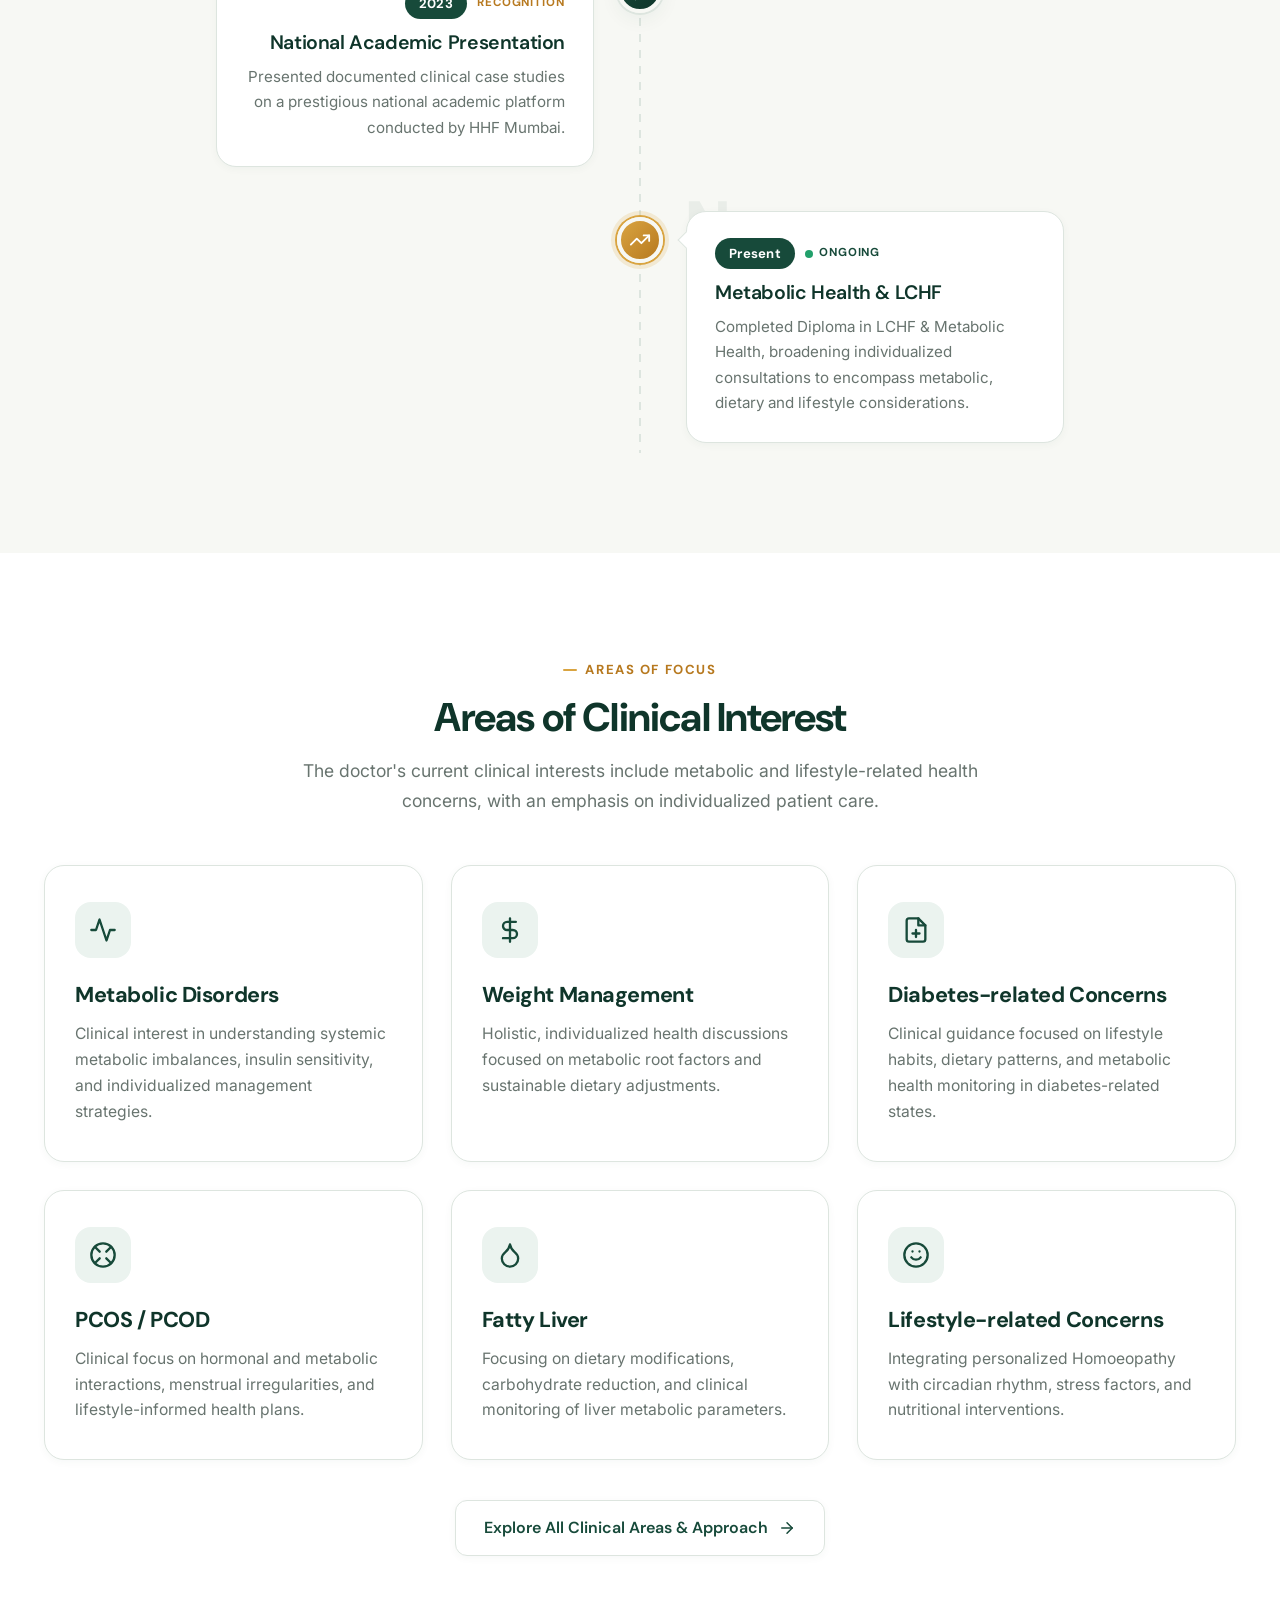
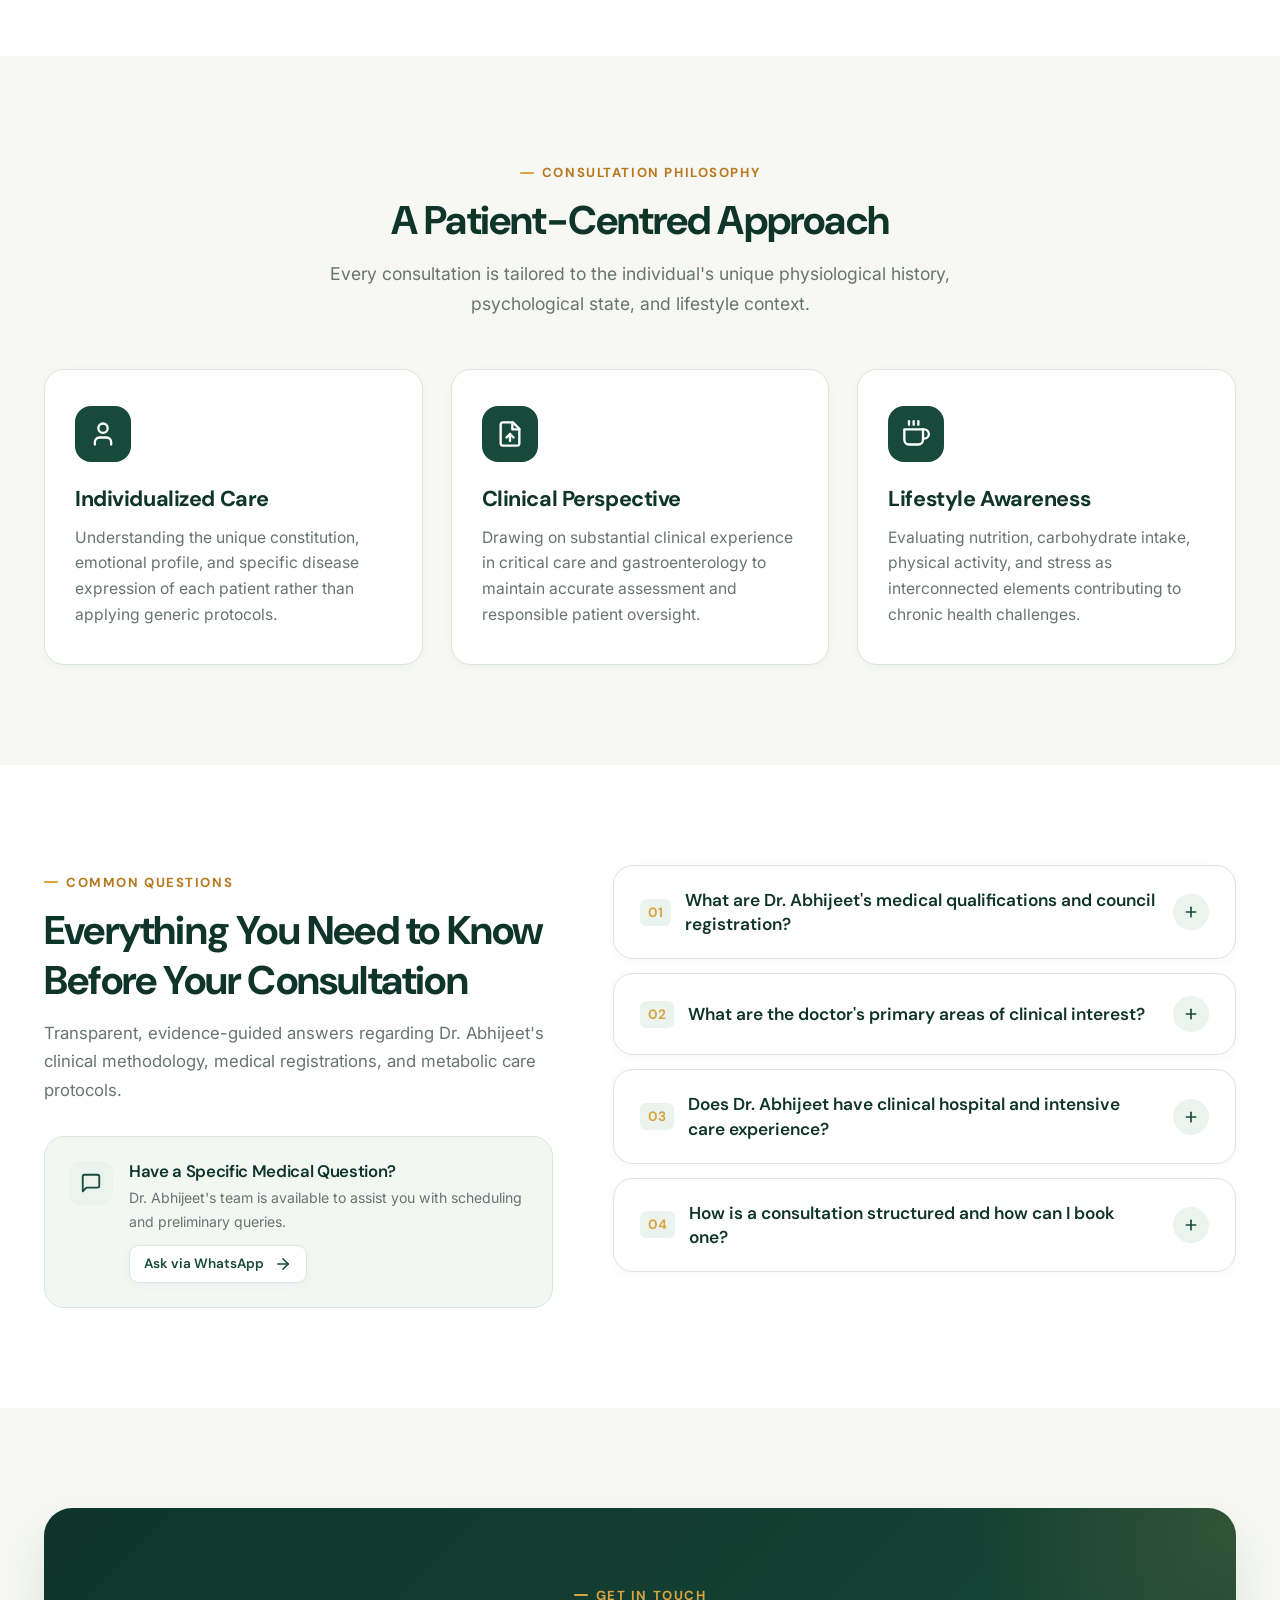
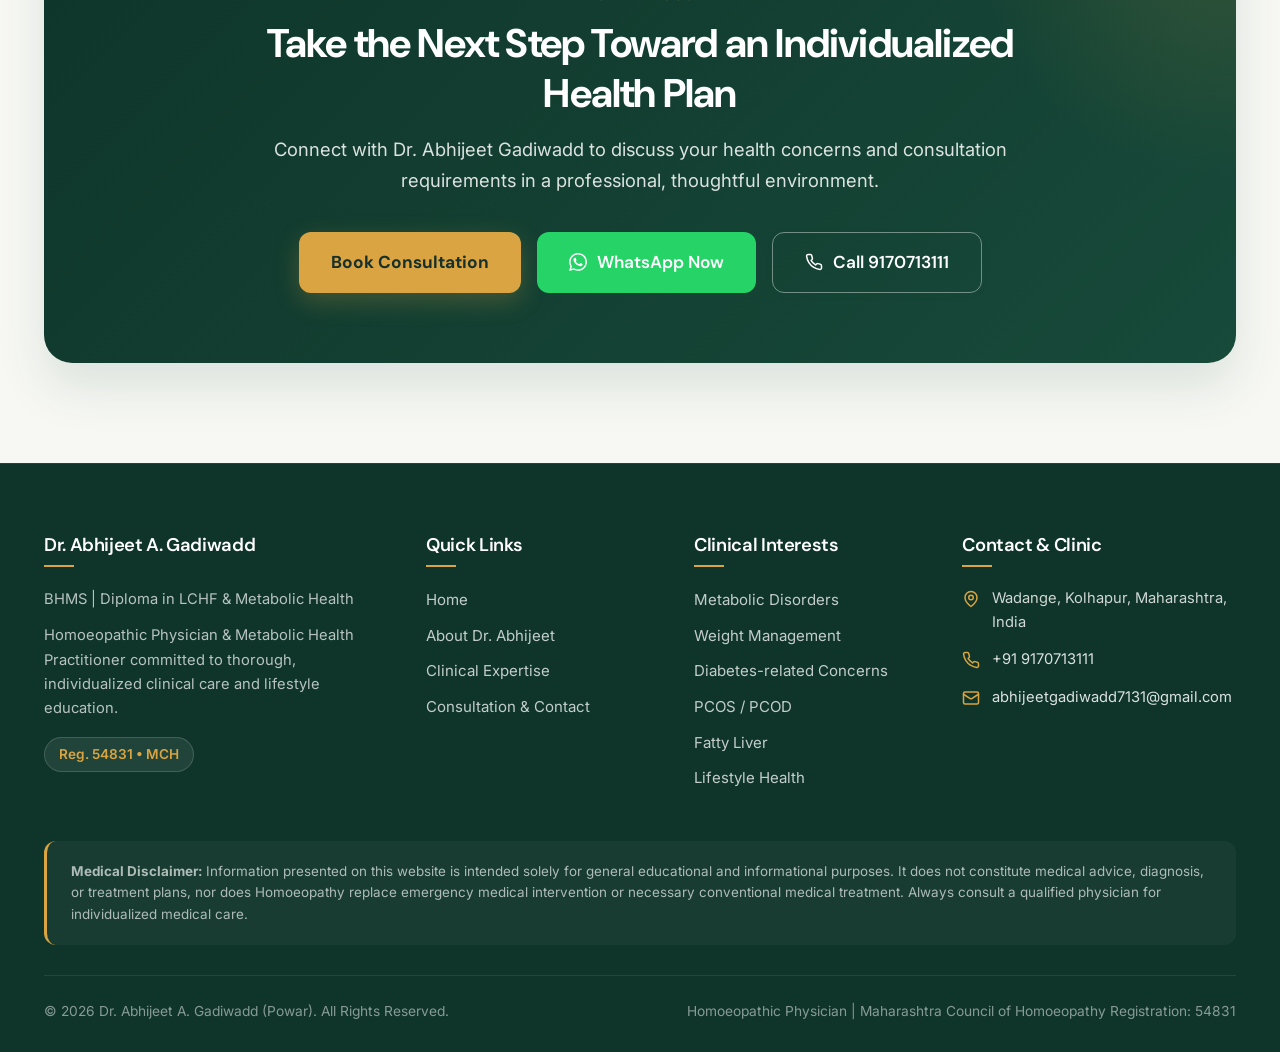
==== commit d6b762b9: "feat: implement new about page hero section with feature cards and add core styling and script archi" ====
--- a/index.html
+++ b/index.html
@@ -152,8 +152,11 @@
       </div>
 
       <div class="hero-visual reveal">
-        <div class="hero-image-wrapper">
-          <img src="images/doctor.jpg" alt="Portrait of Dr. Abhijeet A. Gadiwadd, Homoeopathic Physician & Metabolic Health Practitioner" width="440" height="520" fetchpriority="high">
+        <div class="hero-glow" aria-hidden="true"></div>
+        <div class="hero-image-shell">
+          <div class="hero-image-wrapper">
+            <img src="images/doctor.jpg" alt="Portrait of Dr. Abhijeet A. Gadiwadd, Homoeopathic Physician & Metabolic Health Practitioner" width="440" height="520" fetchpriority="high">
+          </div>
         </div>
         <div class="floating-badge badge-top-left">
           <div class="floating-badge-icon">
@@ -272,69 +275,108 @@
   </section>
 
   <!-- Journey Timeline Section -->
-  <section class="section-padding" style="background-color: var(--color-bg);">
+  <section class="section-padding journey-section" style="background-color: var(--color-bg);">
     <div class="container">
       <div class="section-header reveal">
         <span class="eyebrow">CAREER MILESTONES</span>
         <h2>A Journey Built on Clinical Experience</h2>
-        <p>A timeline of academic education, multidisciplinary hospital exposure, and continuous homoeopathic development.</p>
-      </div>
-
-      <div class="timeline">
-        <div class="timeline-item left reveal">
-          <div class="timeline-dot"></div>
+        <p>From hospital intensive-care wards to dedicated Homoeopathy and modern metabolic science — trace the milestones that shape every consultation today.</p>
+      </div>
+
+      <ol class="timeline" role="list">
+        <!-- Animated spine that fills as you scroll -->
+        <span class="timeline-progress" aria-hidden="true"></span>
+
+        <li class="timeline-item left reveal" style="--i:0;">
+          <div class="timeline-node" aria-hidden="true">
+            <svg viewBox="0 0 24 24" fill="none" stroke="currentColor" stroke-width="2" stroke-linecap="round" stroke-linejoin="round"><path d="M22 10v6M2 10l10-5 10 5-10 5z"/><path d="M6 12v5c3 3 9 3 12 0v-5"/></svg>
+          </div>
+          <span class="timeline-ghost">’11</span>
           <div class="timeline-card">
-            <span class="timeline-year">2011</span>
+            <div class="timeline-meta">
+              <span class="timeline-year">2011</span>
+              <span class="timeline-tag">Foundation</span>
+            </div>
             <h4>BHMS Graduation</h4>
             <p>Completed Bachelor of Homoeopathic Medicine and Surgery from Gulabrao Patil Homoeopathic Medical College under MUHS.</p>
           </div>
-        </div>
-
-        <div class="timeline-item right reveal">
-          <div class="timeline-dot"></div>
+        </li>
+
+        <li class="timeline-item right reveal" style="--i:1;">
+          <div class="timeline-node" aria-hidden="true">
+            <svg viewBox="0 0 24 24" fill="none" stroke="currentColor" stroke-width="2" stroke-linecap="round" stroke-linejoin="round"><path d="M22 12h-4l-3 9L9 3l-3 9H2"/></svg>
+          </div>
+          <span class="timeline-ghost">’11–’17</span>
           <div class="timeline-card">
-            <span class="timeline-year">2011–2017</span>
+            <div class="timeline-meta">
+              <span class="timeline-year">2011–2017</span>
+              <span class="timeline-tag">Hospital Years</span>
+            </div>
             <h4>Clinical Hospital Practice</h4>
             <p>Gained intensive clinical experience across Gastroenterology, Intensive Care Units (ICU In-Charge) and Kidney Care centres.</p>
           </div>
-        </div>
-
-        <div class="timeline-item left reveal">
-          <div class="timeline-dot"></div>
+        </li>
+
+        <li class="timeline-item left reveal" style="--i:2;">
+          <div class="timeline-node" aria-hidden="true">
+            <svg viewBox="0 0 24 24" fill="none" stroke="currentColor" stroke-width="2" stroke-linecap="round" stroke-linejoin="round"><path d="M11 20A7 7 0 0 1 9.8 6.1C15.5 5 17 4.48 19 2c1 2 2 4.18 2 8 0 5.5-4.78 10-10 10Z"/><path d="M2 21c0-3 1.85-5.36 5.08-6"/></svg>
+          </div>
+          <span class="timeline-ghost">’17</span>
           <div class="timeline-card">
-            <span class="timeline-year">2017</span>
-            <h4>Homoeopathy Practice</h4>
+            <div class="timeline-meta">
+              <span class="timeline-year">2017</span>
+              <span class="timeline-tag">Turning Point</span>
+            </div>
+            <h4>Dedicated to Homoeopathy</h4>
             <p>Began dedicated professional practice and academic involvement in Homoeopathy; joined HHF Mumbai and served as Regional Head for Kolhapur.</p>
           </div>
-        </div>
-
-        <div class="timeline-item right reveal">
-          <div class="timeline-dot"></div>
+        </li>
+
+        <li class="timeline-item right reveal" style="--i:3;">
+          <div class="timeline-node" aria-hidden="true">
+            <svg viewBox="0 0 24 24" fill="none" stroke="currentColor" stroke-width="2" stroke-linecap="round" stroke-linejoin="round"><path d="M16 21v-2a4 4 0 0 0-4-4H6a4 4 0 0 0-4 4v2"/><circle cx="9" cy="7" r="4"/><path d="M22 21v-2a4 4 0 0 0-3-3.87"/><path d="M16 3.13a4 4 0 0 1 0 7.75"/></svg>
+          </div>
+          <span class="timeline-ghost">’19</span>
           <div class="timeline-card">
-            <span class="timeline-year">2019</span>
+            <div class="timeline-meta">
+              <span class="timeline-year">2019</span>
+              <span class="timeline-tag">Mentorship</span>
+            </div>
             <h4>Mentorship &amp; Academic Contribution</h4>
             <p>Continued advanced clinical development under the mentorship of Dr. Mahesh Chandra Sir, delivering case studies with the Mind Method.</p>
           </div>
-        </div>
-
-        <div class="timeline-item left reveal">
-          <div class="timeline-dot"></div>
+        </li>
+
+        <li class="timeline-item left reveal" style="--i:4;">
+          <div class="timeline-node" aria-hidden="true">
+            <svg viewBox="0 0 24 24" fill="none" stroke="currentColor" stroke-width="2" stroke-linecap="round" stroke-linejoin="round"><circle cx="12" cy="8" r="6"/><path d="M15.477 12.89 17 22l-5-3-5 3 1.523-9.11"/></svg>
+          </div>
+          <span class="timeline-ghost">’23</span>
           <div class="timeline-card">
-            <span class="timeline-year">2023</span>
+            <div class="timeline-meta">
+              <span class="timeline-year">2023</span>
+              <span class="timeline-tag">Recognition</span>
+            </div>
             <h4>National Academic Presentation</h4>
             <p>Presented documented clinical case studies on a prestigious national academic platform conducted by HHF Mumbai.</p>
           </div>
-        </div>
-
-        <div class="timeline-item right reveal">
-          <div class="timeline-dot"></div>
+        </li>
+
+        <li class="timeline-item right reveal is-present" style="--i:5;">
+          <div class="timeline-node" aria-hidden="true">
+            <svg viewBox="0 0 24 24" fill="none" stroke="currentColor" stroke-width="2" stroke-linecap="round" stroke-linejoin="round"><polyline points="22 7 13.5 15.5 8.5 10.5 2 17"/><polyline points="16 7 22 7 22 13"/></svg>
+          </div>
+          <span class="timeline-ghost">Now</span>
           <div class="timeline-card">
-            <span class="timeline-year">Present</span>
+            <div class="timeline-meta">
+              <span class="timeline-year">Present</span>
+              <span class="timeline-tag tag-live"><span class="live-dot"></span>Ongoing</span>
+            </div>
             <h4>Metabolic Health &amp; LCHF</h4>
             <p>Completed Diploma in LCHF &amp; Metabolic Health, broadening individualized consultations to encompass metabolic, dietary and lifestyle considerations.</p>
           </div>
-        </div>
-      </div>
+        </li>
+      </ol>
     </div>
   </section>
 
--- a/css/style.css
+++ b/css/style.css
@@ -75,6 +75,8 @@
   font-size: 16px;
   scroll-behavior: smooth;
   -webkit-text-size-adjust: 100%;
+  overflow-x: hidden;
+  max-width: 100%;
 }
 
 body {
@@ -85,6 +87,7 @@
   -webkit-font-smoothing: antialiased;
   -moz-osx-font-smoothing: grayscale;
   overflow-x: hidden;
+  max-width: 100vw;
   position: relative;
 }
 
@@ -477,18 +480,20 @@
   background-color: var(--color-primary-subtle);
 }
 
-/* Mobile Drawer */
+/* Mobile Drawer (Zero Canvas Overflow) */
 .mobile-nav-drawer {
   position: fixed;
   top: 0;
-  right: -100%;
+  right: 0;
   width: 85%;
-  max-width: 380px;
+  max-width: 340px;
   height: 100vh;
   background-color: var(--color-surface);
   box-shadow: -10px 0 30px rgba(0, 0, 0, 0.15);
   z-index: 1050;
-  transition: right 0.35s cubic-bezier(0.16, 1, 0.3, 1);
+  transform: translateX(100%);
+  visibility: hidden;
+  transition: transform 0.35s cubic-bezier(0.16, 1, 0.3, 1), visibility 0.35s ease;
   padding: 30px 24px;
   display: flex;
   flex-direction: column;
@@ -497,7 +502,8 @@
 }
 
 .mobile-nav-drawer.open {
-  right: 0;
+  transform: translateX(0);
+  visibility: visible;
 }
 
 .mobile-overlay {
@@ -658,15 +664,55 @@
   justify-content: center;
 }
 
+/* Ambient light bloom sitting behind the portrait (GPU-safe: opacity/transform only) */
+.hero-glow {
+  position: absolute;
+  top: 50%;
+  left: 50%;
+  width: 118%;
+  height: 118%;
+  transform: translate(-50%, -50%);
+  border-radius: 50%;
+  background: radial-gradient(circle at 50% 42%, rgba(217, 164, 65, 0.22) 0%, rgba(23, 74, 58, 0.10) 38%, transparent 68%);
+  filter: blur(10px);
+  z-index: 0;
+  pointer-events: none;
+  animation: heroBloom 9s ease-in-out infinite;
+}
+
+@keyframes heroBloom {
+  0%, 100% { opacity: 0.85; transform: translate(-50%, -50%) scale(1); }
+  50%      { opacity: 1;    transform: translate(-50%, -50%) scale(1.04); }
+}
+
+/* Double-Bezel: outer machined shell holding the portrait plate */
+.hero-image-shell {
+  position: relative;
+  z-index: 1;
+  width: 100%;
+  max-width: 460px;
+  padding: 10px;
+  border-radius: 34px;
+  background: linear-gradient(155deg, rgba(255, 255, 255, 0.9), rgba(242, 247, 244, 0.7));
+  box-shadow:
+    0 40px 80px -30px rgba(23, 74, 58, 0.35),
+    0 12px 28px -18px rgba(23, 74, 58, 0.22),
+    inset 0 1px 1px rgba(255, 255, 255, 0.7);
+  border: 1px solid rgba(23, 74, 58, 0.06);
+  transition: transform 0.7s cubic-bezier(0.32, 0.72, 0, 1);
+}
+
+.hero-visual:hover .hero-image-shell {
+  transform: translateY(-6px);
+}
+
 .hero-image-wrapper {
   position: relative;
   width: 100%;
-  max-width: 440px;
-  border-radius: 28px;
+  border-radius: 24px;
   overflow: hidden;
-  box-shadow: var(--shadow-xl);
   background-color: var(--color-surface);
-  border: 8px solid var(--color-surface);
+  box-shadow: inset 0 1px 2px rgba(255, 255, 255, 0.4);
 }
 
 .hero-image-wrapper img {
@@ -674,37 +720,40 @@
   height: 520px;
   object-fit: cover;
   object-position: center 15%;
-  transition: transform 0.6s ease;
-}
-
-.hero-image-wrapper:hover img {
-  transform: scale(1.03);
+  transition: transform 0.9s cubic-bezier(0.32, 0.72, 0, 1);
+}
+
+.hero-visual:hover .hero-image-wrapper img {
+  transform: scale(1.04);
 }
 
 .floating-badge {
   position: absolute;
-  background-color: rgba(255, 255, 255, 0.95);
-  backdrop-filter: blur(8px);
+  background-color: rgba(255, 255, 255, 0.72);
+  backdrop-filter: blur(16px) saturate(160%);
+  -webkit-backdrop-filter: blur(16px) saturate(160%);
   padding: 14px 20px;
   border-radius: var(--radius-card);
-  box-shadow: var(--shadow-lg);
-  border: 1px solid rgba(23, 74, 58, 0.08);
+  box-shadow:
+    0 20px 44px -20px rgba(23, 74, 58, 0.32),
+    inset 0 1px 1px rgba(255, 255, 255, 0.85);
+  border: 1px solid rgba(255, 255, 255, 0.6);
   display: flex;
   align-items: center;
   gap: 12px;
-  z-index: 2;
-  animation: float 5s ease-in-out infinite;
+  z-index: 3;
+  animation: float 6s cubic-bezier(0.45, 0, 0.55, 1) infinite;
 }
 
 .badge-top-left {
-  top: 30px;
-  left: -24px;
+  top: 34px;
+  left: -28px;
 }
 
 .badge-bottom-right {
-  bottom: 30px;
-  right: -20px;
-  animation-delay: 2.5s;
+  bottom: 34px;
+  right: -24px;
+  animation-delay: 3s;
 }
 
 .floating-badge-icon {
@@ -717,6 +766,7 @@
   align-items: center;
   justify-content: center;
   flex-shrink: 0;
+  box-shadow: inset 0 1px 1px rgba(255, 255, 255, 0.25);
 }
 
 .floating-badge-text strong {
@@ -734,7 +784,14 @@
 
 @keyframes float {
   0%, 100% { transform: translateY(0); }
-  50% { transform: translateY(-8px); }
+  50% { transform: translateY(-9px); }
+}
+
+@media (prefers-reduced-motion: reduce) {
+  .hero-glow,
+  .floating-badge {
+    animation: none;
+  }
 }
 
 /* Trust Bar / Stat Bar */
@@ -867,34 +924,58 @@
   line-height: 1.65;
 }
 
-/* Timeline Component */
+/* ==========================================================================
+   Timeline / Career Milestones — Editorial Dual-Rail Journey
+   ========================================================================== */
 .timeline {
   position: relative;
-  max-width: 900px;
+  max-width: 940px;
   margin: 0 auto;
-  padding: 20px 0;
-}
-
+  padding: 10px 0;
+  list-style: none;
+}
+
+/* Static rail (track) */
 .timeline::before {
   content: '';
   position: absolute;
   top: 0;
   bottom: 0;
   left: 50%;
+  width: 2px;
+  background: repeating-linear-gradient(
+    to bottom,
+    var(--color-border) 0 8px,
+    transparent 8px 16px
+  );
+  transform: translateX(-50%);
+  z-index: 0;
+}
+
+/* Animated gradient spine that fills with scroll progress */
+.timeline-progress {
+  position: absolute;
+  top: 0;
+  left: 50%;
   width: 3px;
-  background-color: var(--color-border);
+  height: var(--timeline-fill, 0%);
   transform: translateX(-50%);
+  background: linear-gradient(to bottom, var(--color-primary) 0%, var(--color-primary-light) 55%, var(--color-secondary) 100%);
+  border-radius: var(--radius-pill);
+  z-index: 0;
+  transition: height 0.25s linear;
+  box-shadow: 0 0 12px rgba(217, 164, 65, 0.35);
 }
 
 .timeline-item {
   position: relative;
-  margin-bottom: 40px;
   width: 50%;
-  padding: 0 36px;
+  padding: 0 46px 44px;
+  z-index: 1;
 }
 
 .timeline-item:last-child {
-  margin-bottom: 0;
+  padding-bottom: 0;
 }
 
 .timeline-item.left {
@@ -907,60 +988,202 @@
   text-align: left;
 }
 
-.timeline-dot {
+/* Icon node sitting on the spine */
+.timeline-node {
   position: absolute;
-  top: 20px;
-  width: 20px;
-  height: 20px;
+  top: 6px;
+  width: 46px;
+  height: 46px;
   border-radius: var(--radius-pill);
-  background-color: var(--color-surface);
-  border: 4px solid var(--color-primary);
-  box-shadow: 0 0 0 4px var(--color-primary-subtle);
-  z-index: 1;
-}
-
-.timeline-item.left .timeline-dot {
-  right: -10px;
-}
-
-.timeline-item.right .timeline-dot {
-  left: -10px;
+  background: linear-gradient(135deg, var(--color-primary), var(--color-primary-dark));
+  color: #fff;
+  display: flex;
+  align-items: center;
+  justify-content: center;
+  border: 4px solid var(--color-bg);
+  box-shadow: 0 0 0 2px var(--color-border), var(--shadow-md);
+  z-index: 2;
+  transition: transform 0.5s cubic-bezier(0.16, 1, 0.3, 1), box-shadow 0.4s ease, background 0.4s ease;
+}
+
+.timeline-node svg {
+  width: 22px;
+  height: 22px;
+}
+
+.timeline-item.left .timeline-node {
+  right: -23px;
+}
+
+.timeline-item.right .timeline-node {
+  left: -23px;
+}
+
+/* Node reveals with a satisfying pop + gold ring once the card is active */
+.timeline-item .timeline-node {
+  transform: scale(0.4);
+  opacity: 0;
+}
+
+.timeline-item.active .timeline-node {
+  transform: scale(1);
+  opacity: 1;
+}
+
+.timeline-card:hover ~ .timeline-node,
+.timeline-item:hover .timeline-node {
+  background: linear-gradient(135deg, var(--color-secondary), var(--color-accent));
+  box-shadow: 0 0 0 2px var(--color-secondary), var(--shadow-glow);
+}
+
+/* Present milestone: pulsing accent node */
+.timeline-item.is-present .timeline-node {
+  background: linear-gradient(135deg, var(--color-secondary), var(--color-accent));
+  box-shadow: 0 0 0 2px var(--color-secondary), 0 0 0 6px rgba(217, 164, 65, 0.18);
+  animation: nodePulse 2.4s ease-in-out infinite;
+}
+
+@keyframes nodePulse {
+  0%, 100% { box-shadow: 0 0 0 2px var(--color-secondary), 0 0 0 5px rgba(217, 164, 65, 0.22); }
+  50% { box-shadow: 0 0 0 2px var(--color-secondary), 0 0 0 12px rgba(217, 164, 65, 0); }
+}
+
+/* Oversized watermark year sitting behind each card */
+.timeline-ghost {
+  position: absolute;
+  top: -18px;
+  font-family: var(--font-heading);
+  font-size: clamp(3rem, 5vw, 4.6rem);
+  font-weight: 700;
+  line-height: 1;
+  color: var(--color-primary);
+  opacity: 0.06;
+  letter-spacing: -0.04em;
+  pointer-events: none;
+  user-select: none;
+  z-index: 0;
+}
+
+.timeline-item.left .timeline-ghost {
+  right: 46px;
+}
+
+.timeline-item.right .timeline-ghost {
+  left: 46px;
 }
 
 .timeline-card {
+  position: relative;
   background-color: var(--color-surface);
   border-radius: var(--radius-card);
-  padding: 28px;
+  padding: 26px 28px;
   border: 1px solid var(--color-border);
   box-shadow: var(--shadow-sm);
-  transition: all var(--transition-base);
+  transition: transform var(--transition-base), box-shadow var(--transition-base), border-color var(--transition-base);
+  z-index: 1;
+}
+
+/* Connector arm + arrowhead pointing to the spine */
+.timeline-card::after {
+  content: '';
+  position: absolute;
+  top: 22px;
+  width: 12px;
+  height: 12px;
+  background-color: var(--color-surface);
+  border: 1px solid var(--color-border);
+  transform: rotate(45deg);
+  transition: border-color var(--transition-base);
+}
+
+.timeline-item.left .timeline-card::after {
+  right: -7px;
+  border-left: none;
+  border-bottom: none;
+}
+
+.timeline-item.right .timeline-card::after {
+  left: -7px;
+  border-right: none;
+  border-top: none;
 }
 
 .timeline-card:hover {
-  transform: translateY(-3px);
-  box-shadow: var(--shadow-md);
+  transform: translateY(-4px);
+  box-shadow: var(--shadow-lg);
   border-color: var(--color-primary);
+}
+
+.timeline-card:hover::after {
+  border-color: var(--color-primary);
+}
+
+.timeline-meta {
+  display: flex;
+  align-items: center;
+  gap: 10px;
+  margin-bottom: 12px;
+  flex-wrap: wrap;
+}
+
+.timeline-item.left .timeline-meta {
+  justify-content: flex-end;
 }
 
 .timeline-year {
   display: inline-block;
-  padding: 4px 12px;
+  padding: 5px 14px;
   border-radius: var(--radius-pill);
-  background-color: var(--color-primary-subtle);
-  color: var(--color-primary);
+  background-color: var(--color-primary);
+  color: #fff;
   font-family: var(--font-heading);
   font-weight: 700;
-  font-size: 0.85rem;
-  margin-bottom: 12px;
+  font-size: 0.82rem;
+  letter-spacing: 0.02em;
+}
+
+.timeline-tag {
+  display: inline-flex;
+  align-items: center;
+  gap: 6px;
+  font-family: var(--font-heading);
+  font-size: 0.72rem;
+  font-weight: 700;
+  text-transform: uppercase;
+  letter-spacing: 0.08em;
+  color: var(--color-accent);
+}
+
+.timeline-tag.tag-live {
+  color: var(--color-primary);
+}
+
+.live-dot {
+  width: 8px;
+  height: 8px;
+  border-radius: var(--radius-pill);
+  background-color: #22a06b;
+  box-shadow: 0 0 0 0 rgba(34, 160, 107, 0.5);
+  animation: liveBlink 1.8s ease-in-out infinite;
+}
+
+@keyframes liveBlink {
+  0%, 100% { box-shadow: 0 0 0 0 rgba(34, 160, 107, 0.5); }
+  50% { box-shadow: 0 0 0 6px rgba(34, 160, 107, 0); }
 }
 
 .timeline-card h4 {
-  font-size: 1.2rem;
+  font-size: 1.22rem;
   margin-bottom: 8px;
 }
 
 .timeline-card p {
   font-size: 0.95rem;
+}
+
+/* Staggered reveal per item using its --i index */
+.timeline-item.reveal {
+  transition-delay: calc(var(--i, 0) * 0.08s);
 }
 
 /* Interactive Consultation CTA Section */
@@ -1172,10 +1395,173 @@
   color: var(--color-primary-dark);
 }
 
-.faq-answer p {
+/* ==========================================================================
+   About Page Hero: Premium Doctor Profile & Editorial Section
+   ========================================================================== */
+.about-hero-section {
+  position: relative;
+  padding-top: clamp(48px, 6vw, 84px);
+  padding-bottom: clamp(56px, 7vw, 96px);
+  background: radial-gradient(circle at 90% 15%, rgba(217, 164, 65, 0.09) 0%, transparent 45%),
+              radial-gradient(circle at 10% 85%, rgba(23, 74, 58, 0.07) 0%, transparent 45%),
+              var(--color-bg);
+  border-bottom: 1px solid var(--color-border-subtle);
+  overflow: hidden;
+}
+
+.about-hero-wrapper {
+  display: grid;
+  grid-template-columns: 1.15fr 0.85fr;
+  gap: 54px;
+  align-items: center;
+}
+
+.about-hero-content {
+  display: flex;
+  flex-direction: column;
+}
+
+.about-hero-title {
+  font-size: clamp(2.1rem, 3.5vw + 0.8rem, 3.1rem);
+  line-height: 1.2;
+  letter-spacing: -0.025em;
+  margin-top: 6px;
+  color: var(--color-primary-dark);
+}
+
+.about-hero-lead {
+  font-size: 1.12rem;
+  line-height: 1.72;
   color: var(--color-text-muted);
-  font-size: 1rem;
-  line-height: 1.7;
+  margin-top: 18px;
+  max-width: 68ch;
+}
+
+.about-hero-pill-cluster {
+  display: flex;
+  flex-wrap: wrap;
+  gap: 10px;
+  margin-top: 22px;
+}
+
+.about-hero-pill {
+  display: inline-flex;
+  align-items: center;
+  gap: 8px;
+  padding: 7px 16px;
+  border-radius: var(--radius-pill);
+  font-size: 0.85rem;
+  font-weight: 600;
+  background-color: var(--color-primary-surface);
+  color: var(--color-primary);
+  border: 1px solid rgba(23, 74, 58, 0.12);
+  box-shadow: 0 1px 3px rgba(0, 0, 0, 0.02);
+}
+
+.about-hero-pill svg {
+  color: var(--color-secondary);
+}
+
+.about-hero-stats-bar {
+  display: grid;
+  grid-template-columns: repeat(3, 1fr);
+  gap: 16px;
+  margin-top: 32px;
+  padding-top: 26px;
+  border-top: 1px solid var(--color-border);
+}
+
+.about-hero-stat-card {
+  display: flex;
+  flex-direction: column;
+}
+
+.about-stat-digit {
+  font-family: var(--font-heading);
+  font-size: 1.65rem;
+  font-weight: 800;
+  color: var(--color-primary);
+  line-height: 1.1;
+}
+
+.about-stat-desc {
+  font-size: 0.82rem;
+  color: var(--color-text-muted);
+  margin-top: 4px;
+  line-height: 1.4;
+}
+
+.about-hero-media {
+  display: flex;
+  justify-content: center;
+  position: relative;
+}
+
+.about-portrait-card {
+  position: relative;
+  width: 100%;
+  max-width: 390px;
+}
+
+.about-portrait-frame {
+  border-radius: 26px;
+  overflow: hidden;
+  box-shadow: var(--shadow-xl);
+  border: 8px solid var(--color-surface);
+  background-color: var(--color-surface);
+}
+
+.about-portrait-frame img {
+  width: 100%;
+  height: 480px;
+  object-fit: cover;
+  object-position: center 12%;
+  transition: transform 0.6s ease;
+}
+
+.about-portrait-card:hover .about-portrait-frame img {
+  transform: scale(1.025);
+}
+
+.about-portrait-badge {
+  position: absolute;
+  bottom: -20px;
+  left: 20px;
+  right: 20px;
+  background-color: rgba(255, 255, 255, 0.96);
+  backdrop-filter: blur(10px);
+  padding: 14px 18px;
+  border-radius: 16px;
+  box-shadow: var(--shadow-lg);
+  border: 1px solid rgba(23, 74, 58, 0.08);
+  display: flex;
+  align-items: center;
+  gap: 12px;
+  z-index: 2;
+}
+
+.about-badge-icon {
+  width: 40px;
+  height: 40px;
+  border-radius: 10px;
+  background: linear-gradient(135deg, var(--color-primary), var(--color-primary-dark));
+  color: var(--color-secondary);
+  display: flex;
+  align-items: center;
+  justify-content: center;
+  flex-shrink: 0;
+}
+
+.about-badge-copy strong {
+  display: block;
+  font-family: var(--font-heading);
+  font-size: 0.94rem;
+  color: var(--color-primary-dark);
+}
+
+.about-badge-copy span {
+  font-size: 0.78rem;
+  color: var(--color-text-muted);
 }
 
 /* Form Styles */
@@ -1484,15 +1870,17 @@
 .footer-links a {
   color: rgba(255, 255, 255, 0.75);
   font-size: 0.94rem;
-  transition: color var(--transition-fast);
+  transition: color 0.25s ease, transform 0.25s cubic-bezier(0.16, 1, 0.3, 1);
   display: inline-flex;
   align-items: center;
   gap: 6px;
+  will-change: transform;
+  transform: translateZ(0);
 }
 
 .footer-links a:hover {
   color: var(--color-secondary);
-  transform: translateX(4px);
+  transform: translateX(4px) translateZ(0);
 }
 
 .footer-contact-list {
@@ -1567,6 +1955,288 @@
   border: 6px solid var(--color-surface);
   box-shadow: var(--shadow-lg);
   margin-left: auto;
+}
+
+/* ==========================================================================
+   Per-Page Hero Variants (unique treatment for About / Expertise / Contact)
+   ========================================================================== */
+
+/* --- ABOUT: personal profile hero with stat chips + framed photo badge --- */
+.about-hero-stats {
+  display: flex;
+  flex-wrap: wrap;
+  gap: 14px;
+  margin-top: 28px;
+}
+
+.about-stat {
+  display: flex;
+  flex-direction: column;
+  padding: 14px 20px;
+  background-color: var(--color-surface);
+  border: 1px solid var(--color-border);
+  border-radius: var(--radius-md);
+  box-shadow: var(--shadow-sm);
+  min-width: 108px;
+}
+
+.about-stat .num {
+  font-family: var(--font-heading);
+  font-size: 1.55rem;
+  font-weight: 700;
+  color: var(--color-primary);
+  line-height: 1.1;
+}
+
+.about-stat .lbl {
+  font-size: 0.8rem;
+  color: var(--color-text-muted);
+  margin-top: 2px;
+}
+
+.about-hero-visual {
+  position: relative;
+  width: 100%;
+  max-width: 340px;
+  margin-left: auto;
+}
+
+/* About: credential ID card (photo-free identity panel) */
+.about-id-card {
+  width: 100%;
+  max-width: 400px;
+  margin-left: auto;
+  background-color: var(--color-surface);
+  border: 1px solid var(--color-border);
+  border-radius: var(--radius-card);
+  box-shadow: var(--shadow-xl);
+  overflow: hidden;
+}
+
+.about-id-head {
+  display: flex;
+  align-items: center;
+  gap: 16px;
+  padding: 24px 24px 20px;
+  background: linear-gradient(135deg, var(--color-primary-dark) 0%, var(--color-primary) 100%);
+  color: #fff;
+}
+
+.about-id-monogram {
+  width: 56px;
+  height: 56px;
+  border-radius: 14px;
+  flex-shrink: 0;
+  display: flex;
+  align-items: center;
+  justify-content: center;
+  font-family: var(--font-heading);
+  font-size: 1.4rem;
+  font-weight: 700;
+  color: var(--color-primary-dark);
+  background: linear-gradient(135deg, var(--color-secondary), var(--color-accent));
+}
+
+.about-id-name strong {
+  display: block;
+  font-family: var(--font-heading);
+  font-size: 1.05rem;
+  color: #fff;
+}
+
+.about-id-name span {
+  font-size: 0.82rem;
+  color: rgba(255, 255, 255, 0.78);
+}
+
+.about-id-list {
+  list-style: none;
+  margin: 0;
+  padding: 8px 24px 22px;
+}
+
+.about-id-list li {
+  display: flex;
+  align-items: flex-start;
+  gap: 13px;
+  padding: 14px 0;
+  border-bottom: 1px solid var(--color-border-subtle);
+  font-size: 0.9rem;
+  color: var(--color-text);
+}
+
+.about-id-list li:last-child {
+  border-bottom: none;
+}
+
+.about-id-list li strong {
+  color: var(--color-primary-dark);
+}
+
+.about-id-list svg {
+  width: 20px;
+  height: 20px;
+  flex-shrink: 0;
+  color: var(--color-secondary);
+  margin-top: 1px;
+}
+
+/* --- EXPERTISE: centered editorial hero with quick-jump focus pills --- */
+.expertise-hero {
+  max-width: 820px;
+  margin: 0 auto;
+  text-align: center;
+}
+
+.expertise-hero .eyebrow {
+  justify-content: center;
+}
+
+.expertise-pills {
+  display: flex;
+  flex-wrap: wrap;
+  justify-content: center;
+  gap: 12px;
+  margin-top: 32px;
+}
+
+.focus-pill {
+  display: inline-flex;
+  align-items: center;
+  gap: 8px;
+  padding: 10px 18px;
+  border-radius: var(--radius-pill);
+  background-color: var(--color-surface);
+  border: 1px solid var(--color-border);
+  box-shadow: var(--shadow-sm);
+  font-family: var(--font-heading);
+  font-size: 0.92rem;
+  font-weight: 600;
+  color: var(--color-primary-dark);
+  transition: transform var(--transition-fast), border-color var(--transition-fast), background-color var(--transition-fast), color var(--transition-fast);
+}
+
+.focus-pill svg {
+  width: 17px;
+  height: 17px;
+  color: var(--color-secondary);
+  transition: color var(--transition-fast);
+}
+
+.focus-pill:hover {
+  transform: translateY(-3px);
+  background-color: var(--color-primary);
+  border-color: var(--color-primary);
+  color: #fff;
+}
+
+.focus-pill:hover svg {
+  color: #fff;
+}
+
+/* --- CONTACT: action hero with clinic-essentials panel --- */
+.contact-hero-grid {
+  grid-template-columns: 1.05fr 0.95fr;
+}
+
+.contact-hero-badges {
+  display: flex;
+  flex-wrap: wrap;
+  gap: 12px;
+  margin-top: 26px;
+}
+
+.contact-badge {
+  display: inline-flex;
+  align-items: center;
+  gap: 8px;
+  padding: 9px 16px;
+  border-radius: var(--radius-pill);
+  background-color: var(--color-primary-subtle);
+  color: var(--color-primary);
+  font-size: 0.88rem;
+  font-weight: 600;
+  border: 1px solid rgba(23, 74, 58, 0.12);
+}
+
+.contact-badge svg {
+  width: 16px;
+  height: 16px;
+  color: var(--color-primary);
+}
+
+.contact-hero-panel {
+  background: linear-gradient(150deg, var(--color-primary-dark) 0%, var(--color-primary) 100%);
+  color: #fff;
+  border-radius: var(--radius-card);
+  padding: 30px 28px;
+  box-shadow: var(--shadow-xl);
+  position: relative;
+  overflow: hidden;
+}
+
+.contact-hero-panel::after {
+  content: '';
+  position: absolute;
+  top: -40%;
+  right: -20%;
+  width: 260px;
+  height: 260px;
+  border-radius: var(--radius-pill);
+  background: radial-gradient(circle, rgba(217, 164, 65, 0.18) 0%, transparent 70%);
+  pointer-events: none;
+}
+
+.contact-hero-panel h3 {
+  color: #fff;
+  font-size: 1.2rem;
+  margin-bottom: 6px;
+}
+
+.contact-hero-panel .panel-sub {
+  color: rgba(255, 255, 255, 0.75);
+  font-size: 0.9rem;
+  margin-bottom: 22px;
+}
+
+.panel-row {
+  display: flex;
+  align-items: flex-start;
+  gap: 14px;
+  padding: 14px 0;
+  border-top: 1px solid rgba(255, 255, 255, 0.12);
+  position: relative;
+  z-index: 1;
+}
+
+.panel-row-icon {
+  width: 38px;
+  height: 38px;
+  border-radius: 10px;
+  background-color: rgba(255, 255, 255, 0.1);
+  color: var(--color-secondary);
+  display: flex;
+  align-items: center;
+  justify-content: center;
+  flex-shrink: 0;
+}
+
+.panel-row-icon svg {
+  width: 18px;
+  height: 18px;
+}
+
+.panel-row-text strong {
+  display: block;
+  font-family: var(--font-heading);
+  font-size: 0.95rem;
+  color: #fff;
+  margin-bottom: 2px;
+}
+
+.panel-row-text span {
+  font-size: 0.85rem;
+  color: rgba(255, 255, 255, 0.78);
 }
 
 /* Highlight boxes */
@@ -1620,3 +2290,474 @@
     animation: none !important;
   }
 }
+
+/* ==========================================================================
+   About Hero — "Personalised Care. Lasting Wellness." (image-faithful)
+   ========================================================================== */
+.ab-hero {
+  position: relative;
+  overflow: hidden;
+  padding-top: clamp(40px, 5vw, 64px);
+  padding-bottom: clamp(40px, 5vw, 60px);
+  background:
+    radial-gradient(circle at 88% 12%, rgba(217, 164, 65, 0.06) 0%, transparent 34%),
+    radial-gradient(120% 90% at 6% 30%, rgba(23, 74, 58, 0.05) 0%, transparent 46%),
+    var(--color-bg);
+}
+
+.ab-hero-leaf {
+  position: absolute;
+  left: -18px;
+  bottom: 40px;
+  width: 120px;
+  height: 260px;
+  pointer-events: none;
+  z-index: 0;
+  opacity: 0.9;
+}
+
+.ab-hero-dots {
+  position: absolute;
+  top: 30px;
+  right: 40px;
+  width: 150px;
+  height: 90px;
+  pointer-events: none;
+  z-index: 0;
+  background-image: radial-gradient(rgba(23, 74, 58, 0.14) 1.4px, transparent 1.4px);
+  background-size: 15px 15px;
+  -webkit-mask-image: linear-gradient(120deg, transparent, #000);
+  mask-image: linear-gradient(120deg, transparent, #000);
+}
+
+.ab-hero-grid {
+  position: relative;
+  z-index: 1;
+  display: grid;
+  grid-template-columns: 0.92fr 1.08fr;
+  gap: clamp(32px, 4vw, 64px);
+  align-items: center;
+}
+
+/* ---- Left column ---- */
+.ab-hero-title {
+  font-size: clamp(2.6rem, 4.6vw + 1rem, 4.4rem);
+  line-height: 1.02;
+  letter-spacing: -0.035em;
+  color: var(--color-primary-dark);
+  margin: 6px 0 20px;
+}
+
+.ab-hero-lead {
+  font-size: 1.12rem;
+  line-height: 1.6;
+  color: var(--color-text-muted);
+  max-width: 480px;
+}
+
+.ab-feature-grid {
+  display: grid;
+  grid-template-columns: 1fr 1fr;
+  gap: 22px 28px;
+  margin-top: 34px;
+}
+
+.ab-feature {
+  display: flex;
+  align-items: flex-start;
+  gap: 14px;
+}
+
+.ab-feature-icon {
+  width: 48px;
+  height: 48px;
+  flex-shrink: 0;
+  border-radius: var(--radius-pill);
+  background-color: var(--color-primary-subtle);
+  color: var(--color-primary);
+  display: flex;
+  align-items: center;
+  justify-content: center;
+}
+
+.ab-feature-icon svg {
+  width: 22px;
+  height: 22px;
+}
+
+.ab-feature-text strong {
+  display: block;
+  font-family: var(--font-heading);
+  font-size: 1.02rem;
+  font-weight: 700;
+  color: var(--color-primary-dark);
+  margin-bottom: 3px;
+}
+
+.ab-feature-text span {
+  font-size: 0.9rem;
+  line-height: 1.45;
+  color: var(--color-text-muted);
+}
+
+/* ==========================================================================
+   Pixel-Perfect About Page Hero (Image-to-Code Reference Replica)
+   ========================================================================== */
+.img-about-hero-section {
+  position: relative;
+  padding-top: clamp(48px, 6vw, 76px);
+  padding-bottom: clamp(60px, 8vw, 100px);
+  background-color: #FBFDFB;
+  background-image: 
+    radial-gradient(ellipse 70% 60% at 100% 60%, rgba(200, 222, 208, 0.45) 0%, rgba(251, 253, 251, 0) 70%),
+    radial-gradient(ellipse 60% 50% at 0% 80%, rgba(226, 238, 230, 0.5) 0%, rgba(251, 253, 251, 0) 70%);
+  background-repeat: no-repeat;
+  overflow: hidden;
+}
+
+/* 2-Column Hero Grid */
+.img-about-hero-grid {
+  display: grid;
+  grid-template-columns: 1.05fr 1fr;
+  gap: 50px;
+  align-items: center;
+  margin-bottom: 44px;
+}
+
+/* Left Column */
+.img-about-left {
+  display: flex;
+  flex-direction: column;
+}
+
+.img-about-eyebrow-wrap {
+  display: flex;
+  align-items: center;
+  gap: 10px;
+  margin-bottom: 18px;
+}
+
+.img-about-dash {
+  width: 22px;
+  height: 2.5px;
+  background-color: #D9A441;
+  border-radius: 2px;
+}
+
+.img-about-eyebrow {
+  font-family: var(--font-heading);
+  font-size: 0.88rem;
+  font-weight: 700;
+  letter-spacing: 0.08em;
+  color: #D9A441;
+  text-transform: uppercase;
+}
+
+.img-about-title {
+  font-family: 'DM Sans', serif, system-ui;
+  font-size: clamp(2.4rem, 4.2vw, 3.6rem);
+  font-weight: 800;
+  line-height: 1.16;
+  color: #10382B;
+  letter-spacing: -0.03em;
+  margin: 0;
+}
+
+.img-about-title-underline {
+  width: 48px;
+  height: 3.5px;
+  background-color: #1B4D3E;
+  border-radius: 2px;
+  margin-top: 22px;
+  margin-bottom: 22px;
+}
+
+.img-about-desc {
+  font-size: 1.05rem;
+  line-height: 1.72;
+  color: #556B62;
+  max-width: 52ch;
+  margin: 0;
+}
+
+/* Right Column: 2x2 Feature Quadrant Card */
+.img-about-right {
+  display: flex;
+  justify-content: flex-end;
+}
+
+.img-features-card {
+  width: 100%;
+  background-color: rgba(255, 255, 255, 0.88);
+  backdrop-filter: blur(12px);
+  border: 1px solid rgba(23, 74, 58, 0.09);
+  border-radius: 24px;
+  box-shadow: 0 20px 45px -15px rgba(23, 74, 58, 0.07), 0 4px 12px rgba(0,0,0,0.02);
+  display: grid;
+  grid-template-columns: 1fr 1fr;
+  overflow: hidden;
+}
+
+.img-feature-cell {
+  padding: 32px 28px;
+  display: flex;
+  gap: 18px;
+  align-items: flex-start;
+}
+
+.img-feature-cell.border-right {
+  border-right: 1px solid rgba(23, 74, 58, 0.08);
+}
+
+.img-feature-cell.border-bottom {
+  border-bottom: 1px solid rgba(23, 74, 58, 0.08);
+}
+
+.img-cell-icon-circle {
+  width: 46px;
+  height: 46px;
+  border-radius: 50%;
+  background-color: #EDF5F0;
+  color: #174A3A;
+  display: flex;
+  align-items: center;
+  justify-content: center;
+  flex-shrink: 0;
+}
+
+.img-cell-icon-circle svg {
+  width: 22px;
+  height: 22px;
+}
+
+.img-cell-content {
+  display: flex;
+  flex-direction: column;
+}
+
+.img-cell-content h4 {
+  font-family: var(--font-heading);
+  font-size: 1.05rem;
+  font-weight: 700;
+  color: #10382B;
+  margin-bottom: 6px;
+}
+
+.img-cell-content p {
+  font-size: 0.88rem;
+  line-height: 1.55;
+  color: #63786F;
+  margin: 0 0 12px 0;
+}
+
+.img-cell-dash {
+  width: 20px;
+  height: 2.5px;
+  background-color: #2D6A4F;
+  border-radius: 2px;
+}
+
+/* Floating 4-Column Stats Card */
+.img-stats-floating-card {
+  background-color: #FFFFFF;
+  border: 1px solid rgba(23, 74, 58, 0.09);
+  border-radius: 20px;
+  padding: 24px 36px;
+  box-shadow: 0 14px 34px -10px rgba(23, 74, 58, 0.08);
+  display: grid;
+  grid-template-columns: repeat(4, 1fr);
+  gap: 24px;
+  align-items: center;
+  margin-bottom: 36px;
+}
+
+.img-stat-item {
+  display: flex;
+  align-items: center;
+  gap: 16px;
+}
+
+.img-stat-icon {
+  width: 48px;
+  height: 48px;
+  color: #10382B;
+  display: flex;
+  align-items: center;
+  justify-content: center;
+  flex-shrink: 0;
+}
+
+.img-stat-icon svg {
+  width: 32px;
+  height: 32px;
+}
+
+.img-stat-info {
+  display: flex;
+  flex-direction: column;
+}
+
+.img-stat-num {
+  font-family: var(--font-heading);
+  font-size: 1.4rem;
+  font-weight: 800;
+  color: #10382B;
+  line-height: 1.15;
+}
+
+.img-stat-lbl {
+  font-size: 0.85rem;
+  color: #63786F;
+  margin-top: 2px;
+  font-weight: 500;
+}
+
+/* "My Approach" Process Card */
+.img-approach-card {
+  background-color: #FFFFFF;
+  border: 1px solid rgba(23, 74, 58, 0.09);
+  border-radius: 20px;
+  padding: 32px 38px;
+  box-shadow: 0 14px 34px -10px rgba(23, 74, 58, 0.08);
+  display: grid;
+  grid-template-columns: 0.85fr auto 2fr;
+  gap: 36px;
+  align-items: center;
+}
+
+.img-approach-left {
+  display: flex;
+  flex-direction: column;
+}
+
+.img-approach-left h3 {
+  font-family: var(--font-heading);
+  font-size: 1.35rem;
+  font-weight: 800;
+  color: #10382B;
+  margin: 0;
+}
+
+.img-approach-title-dash {
+  width: 30px;
+  height: 3px;
+  background-color: #174A3A;
+  border-radius: 2px;
+  margin-top: 10px;
+  margin-bottom: 12px;
+}
+
+.img-approach-left p {
+  font-size: 0.88rem;
+  line-height: 1.6;
+  color: #556B62;
+  margin: 0;
+}
+
+.img-approach-divider {
+  width: 1px;
+  height: 80px;
+  background-color: rgba(23, 74, 58, 0.12);
+}
+
+.img-approach-steps {
+  display: flex;
+  align-items: center;
+  justify-content: space-between;
+  gap: 16px;
+}
+
+.img-step-item {
+  display: flex;
+  align-items: flex-start;
+  gap: 14px;
+  flex: 1;
+}
+
+.img-step-icon-circle {
+  width: 48px;
+  height: 48px;
+  border-radius: 50%;
+  background-color: #E2ECE5;
+  color: #174A3A;
+  display: flex;
+  align-items: center;
+  justify-content: center;
+  flex-shrink: 0;
+}
+
+.img-step-icon-circle svg {
+  width: 22px;
+  height: 22px;
+}
+
+.img-step-text {
+  display: flex;
+  flex-direction: column;
+}
+
+.img-step-text h4 {
+  font-family: var(--font-heading);
+  font-size: 1.05rem;
+  font-weight: 700;
+  color: #10382B;
+  margin-bottom: 4px;
+}
+
+.img-step-text p {
+  font-size: 0.82rem;
+  line-height: 1.48;
+  color: #63786F;
+  margin: 0;
+}
+
+.img-step-connector {
+  width: 50px;
+  height: 0;
+  border-top: 1.5px dashed #A3BEAF;
+  flex-shrink: 0;
+}
+
+/* Responsive Adaptations */
+@media screen and (max-width: 991px) {
+  .img-about-hero-grid {
+    grid-template-columns: 1fr;
+    gap: 36px;
+  }
+  .img-stats-floating-card {
+    grid-template-columns: 1fr 1fr;
+    gap: 20px;
+    padding: 24px;
+  }
+  .img-approach-card {
+    grid-template-columns: 1fr;
+    gap: 24px;
+    padding: 26px;
+  }
+  .img-approach-divider {
+    display: none;
+  }
+  .img-approach-steps {
+    flex-direction: column;
+    gap: 22px;
+    align-items: stretch;
+  }
+  .img-step-connector {
+    display: none;
+  }
+}
+
+@media screen and (max-width: 767px) {
+  .img-features-card {
+    grid-template-columns: 1fr;
+  }
+  .img-feature-cell.border-right {
+    border-right: none;
+    border-bottom: 1px solid rgba(23, 74, 58, 0.08);
+  }
+  .img-stats-floating-card {
+    grid-template-columns: 1fr;
+    gap: 18px;
+    padding: 20px;
+  }
+}
--- a/css/responsive.css
+++ b/css/responsive.css
@@ -72,6 +72,26 @@
     margin: 0 auto;
   }
 
+  .contact-hero-grid {
+    grid-template-columns: 1fr;
+  }
+
+  .about-hero-visual {
+    margin: 0 auto;
+  }
+
+  .about-id-card {
+    margin: 0 auto;
+  }
+
+  .about-hero-stats {
+    justify-content: center;
+  }
+
+  .contact-hero-badges {
+    justify-content: center;
+  }
+
   .faq-layout-grid {
     grid-template-columns: 1fr;
     gap: 36px;
@@ -80,26 +100,129 @@
   .faq-intro-col {
     position: static;
   }
-  
-  .timeline::before {
-    left: 20px;
-  }
-  
+
+  .about-hero-wrapper {
+    grid-template-columns: 1fr;
+    gap: 40px;
+    text-align: center;
+  }
+
+  .about-hero-content {
+    align-items: center;
+  }
+
+  .about-hero-lead {
+    margin-left: auto;
+    margin-right: auto;
+  }
+
+  .about-hero-pill-cluster {
+    justify-content: center;
+  }
+
+  .about-hero-stats-bar {
+    justify-content: center;
+    width: 100%;
+  }
+
+  .about-portrait-card {
+    margin: 0 auto;
+  }
+
+  .img-about-hero-grid {
+    grid-template-columns: 1fr;
+    gap: 36px;
+  }
+
+  .img-stats-floating-card {
+    grid-template-columns: 1fr 1fr;
+    gap: 20px;
+    padding: 24px;
+  }
+
+  .img-approach-card {
+    grid-template-columns: 1fr;
+    gap: 24px;
+    padding: 26px;
+  }
+
+  .img-approach-divider {
+    display: none;
+  }
+
+  .img-approach-steps {
+    flex-direction: column;
+    gap: 22px;
+    align-items: stretch;
+  }
+
+  .img-step-connector {
+    display: none;
+  }
+  
+  .timeline {
+    max-width: 620px;
+  }
+
+  .timeline::before,
+  .timeline-progress {
+    left: 22px;
+  }
+
   .timeline-item {
     width: 100% !important;
-    padding-left: 50px !important;
+    padding-left: 64px !important;
     padding-right: 0 !important;
-    margin-bottom: 24px;
+    padding-bottom: 32px;
     text-align: left !important;
   }
-  
+
   .timeline-item.left, .timeline-item.right {
     left: 0 !important;
   }
-  
-  .timeline-dot {
-    left: 10px !important;
+
+  .timeline-item.left .timeline-node,
+  .timeline-item.right .timeline-node {
+    left: 0 !important;
     right: auto !important;
+  }
+
+  /* All connectors point left toward the rail on stacked layout */
+  .timeline-item.left .timeline-card::after,
+  .timeline-item.right .timeline-card::after {
+    left: -7px;
+    right: auto;
+    border-right: none;
+    border-top: none;
+    border-left: 1px solid var(--color-border);
+    border-bottom: 1px solid var(--color-border);
+  }
+
+  .timeline-item.left .timeline-meta {
+    justify-content: flex-start;
+  }
+
+  /* Watermark year moves to the right edge, out of the way */
+  .timeline-item.left .timeline-ghost,
+  .timeline-item.right .timeline-ghost {
+    left: auto;
+    right: 4px;
+    top: -22px;
+  }
+
+  .floating-badge {
+    position: static !important;
+    margin: 12px auto 0 !important;
+    width: 100% !important;
+    max-width: 380px;
+    animation: none !important;
+  }
+
+  .badge-top-left, .badge-bottom-right {
+    top: auto !important;
+    left: auto !important;
+    right: auto !important;
+    bottom: auto !important;
   }
 }
 
@@ -291,6 +414,16 @@
     max-width: 240px;
     border-radius: 16px;
   }
+
+  .about-stat {
+    flex: 1 1 44%;
+    min-width: 0;
+    padding: 12px 14px;
+  }
+
+  .contact-hero-panel {
+    padding: 24px 20px;
+  }
 }
 
 /* Ultra Small Screens (iPhone SE / Galaxy Fold / < 380px) */
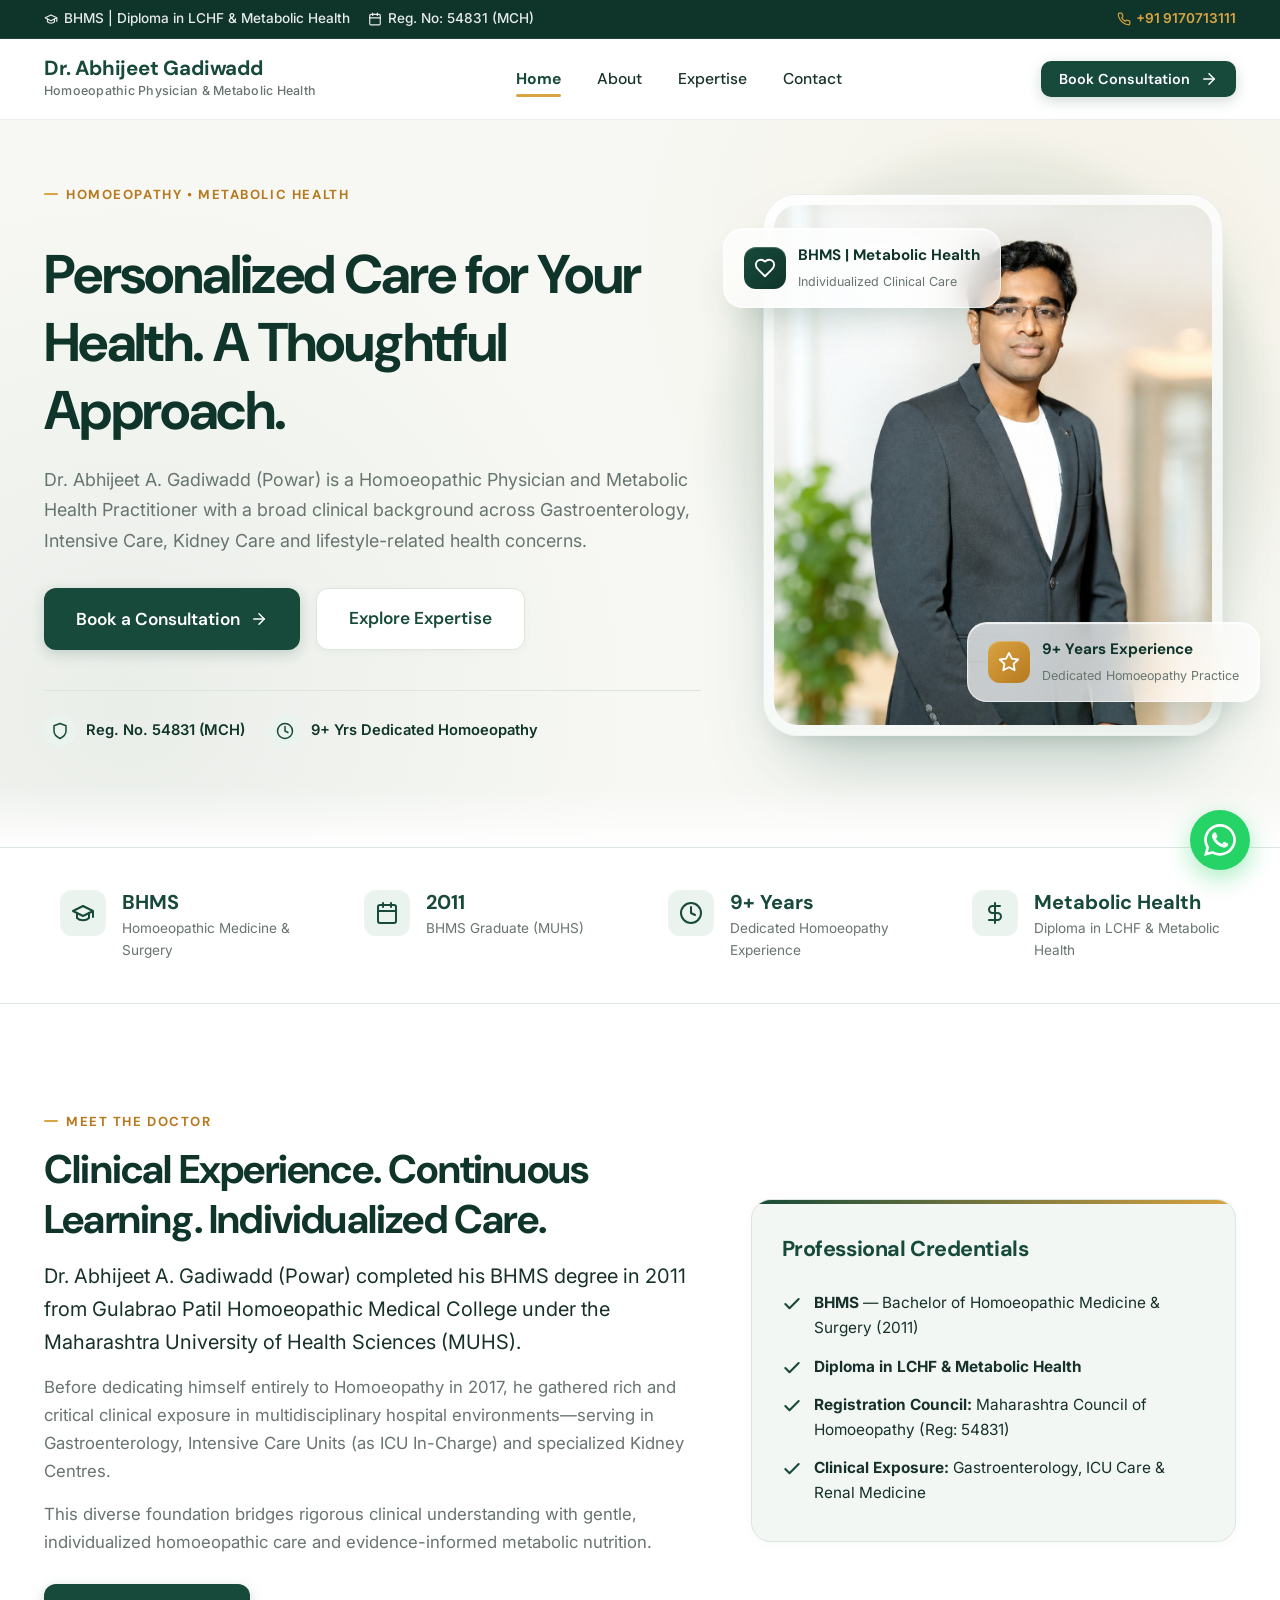
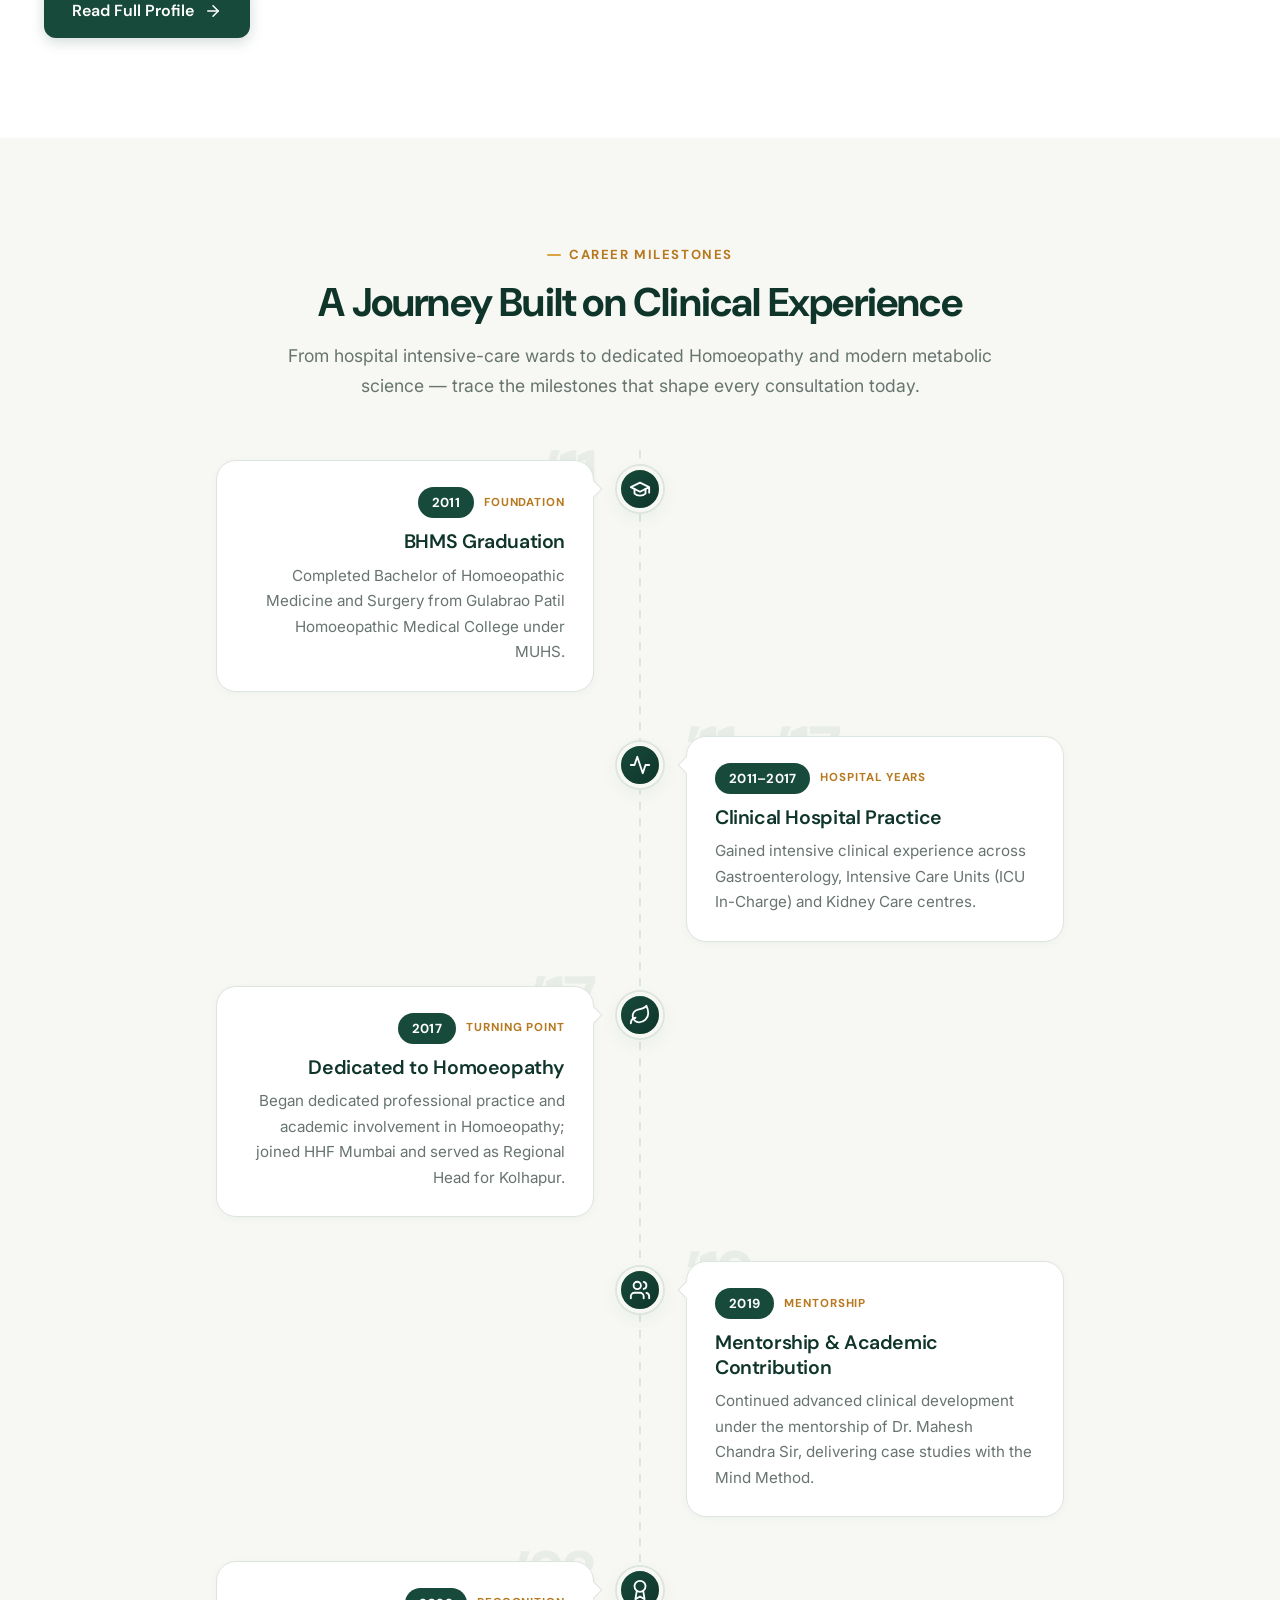
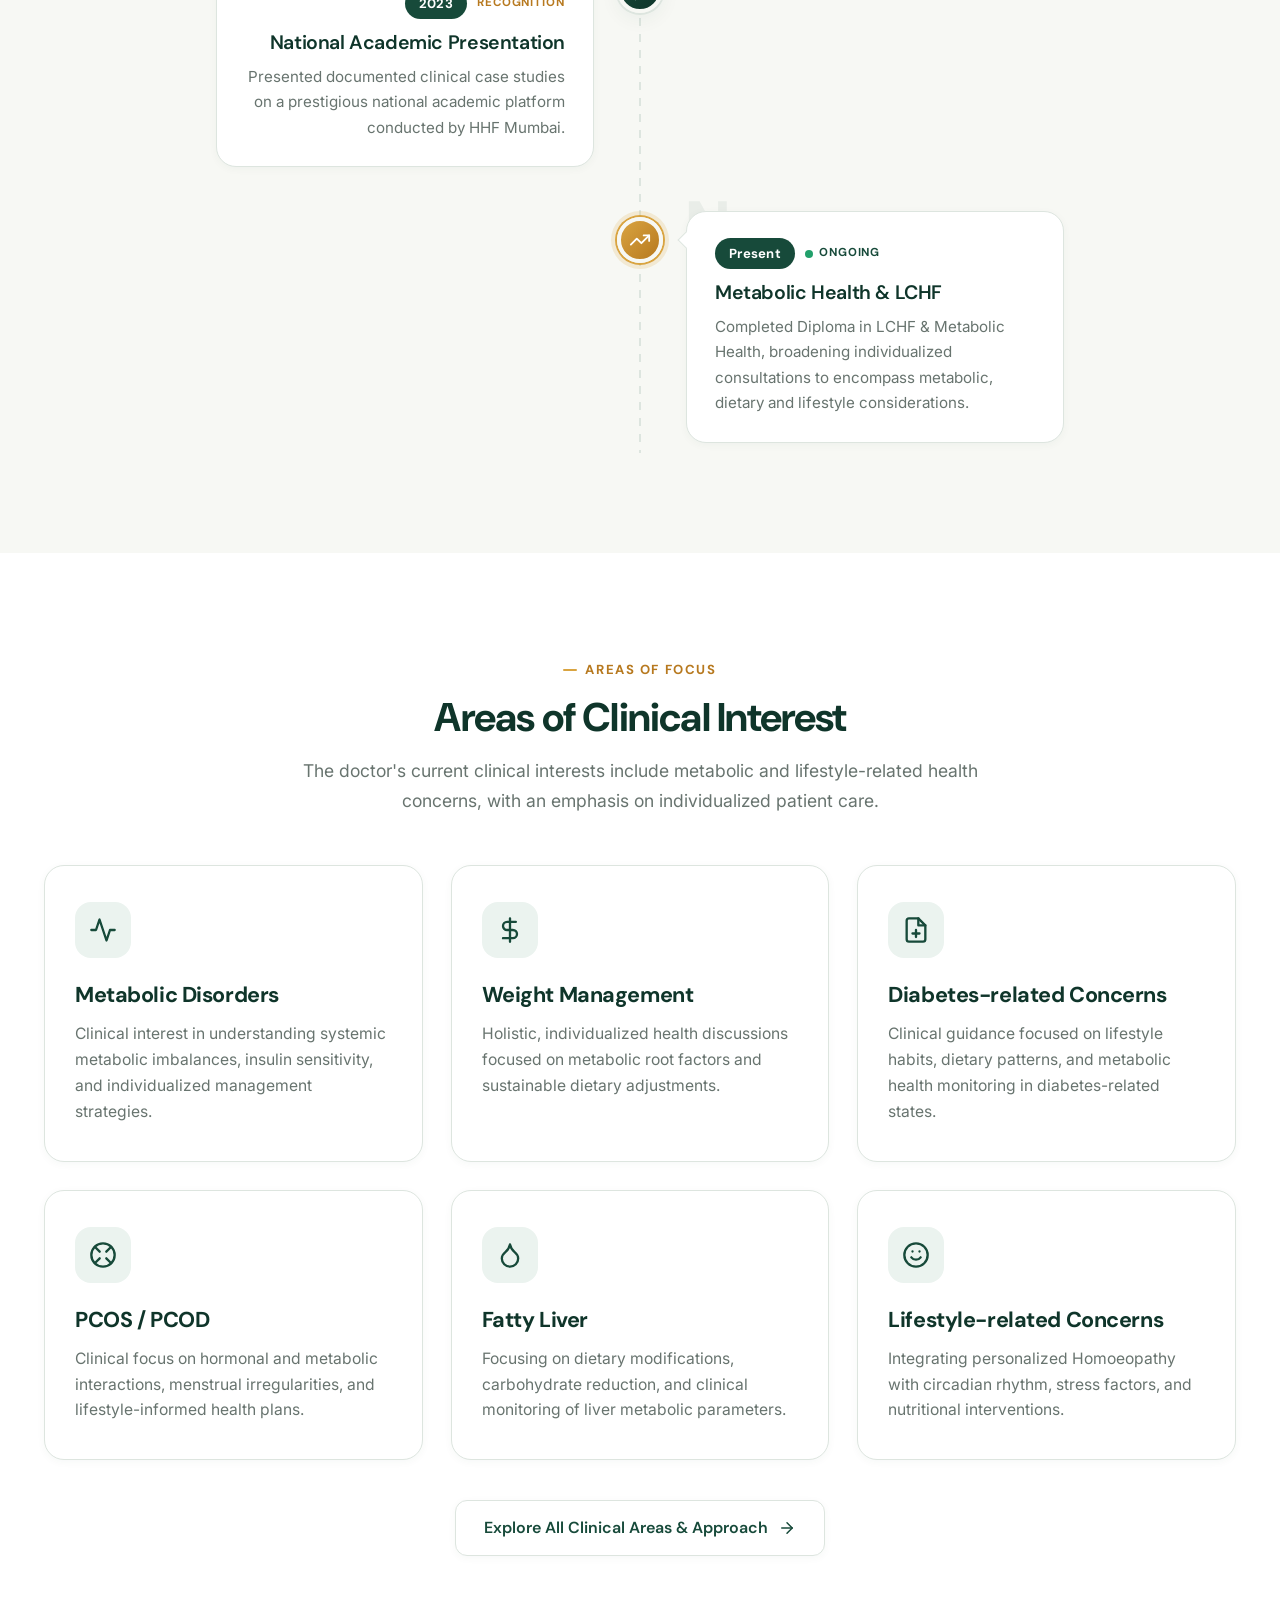
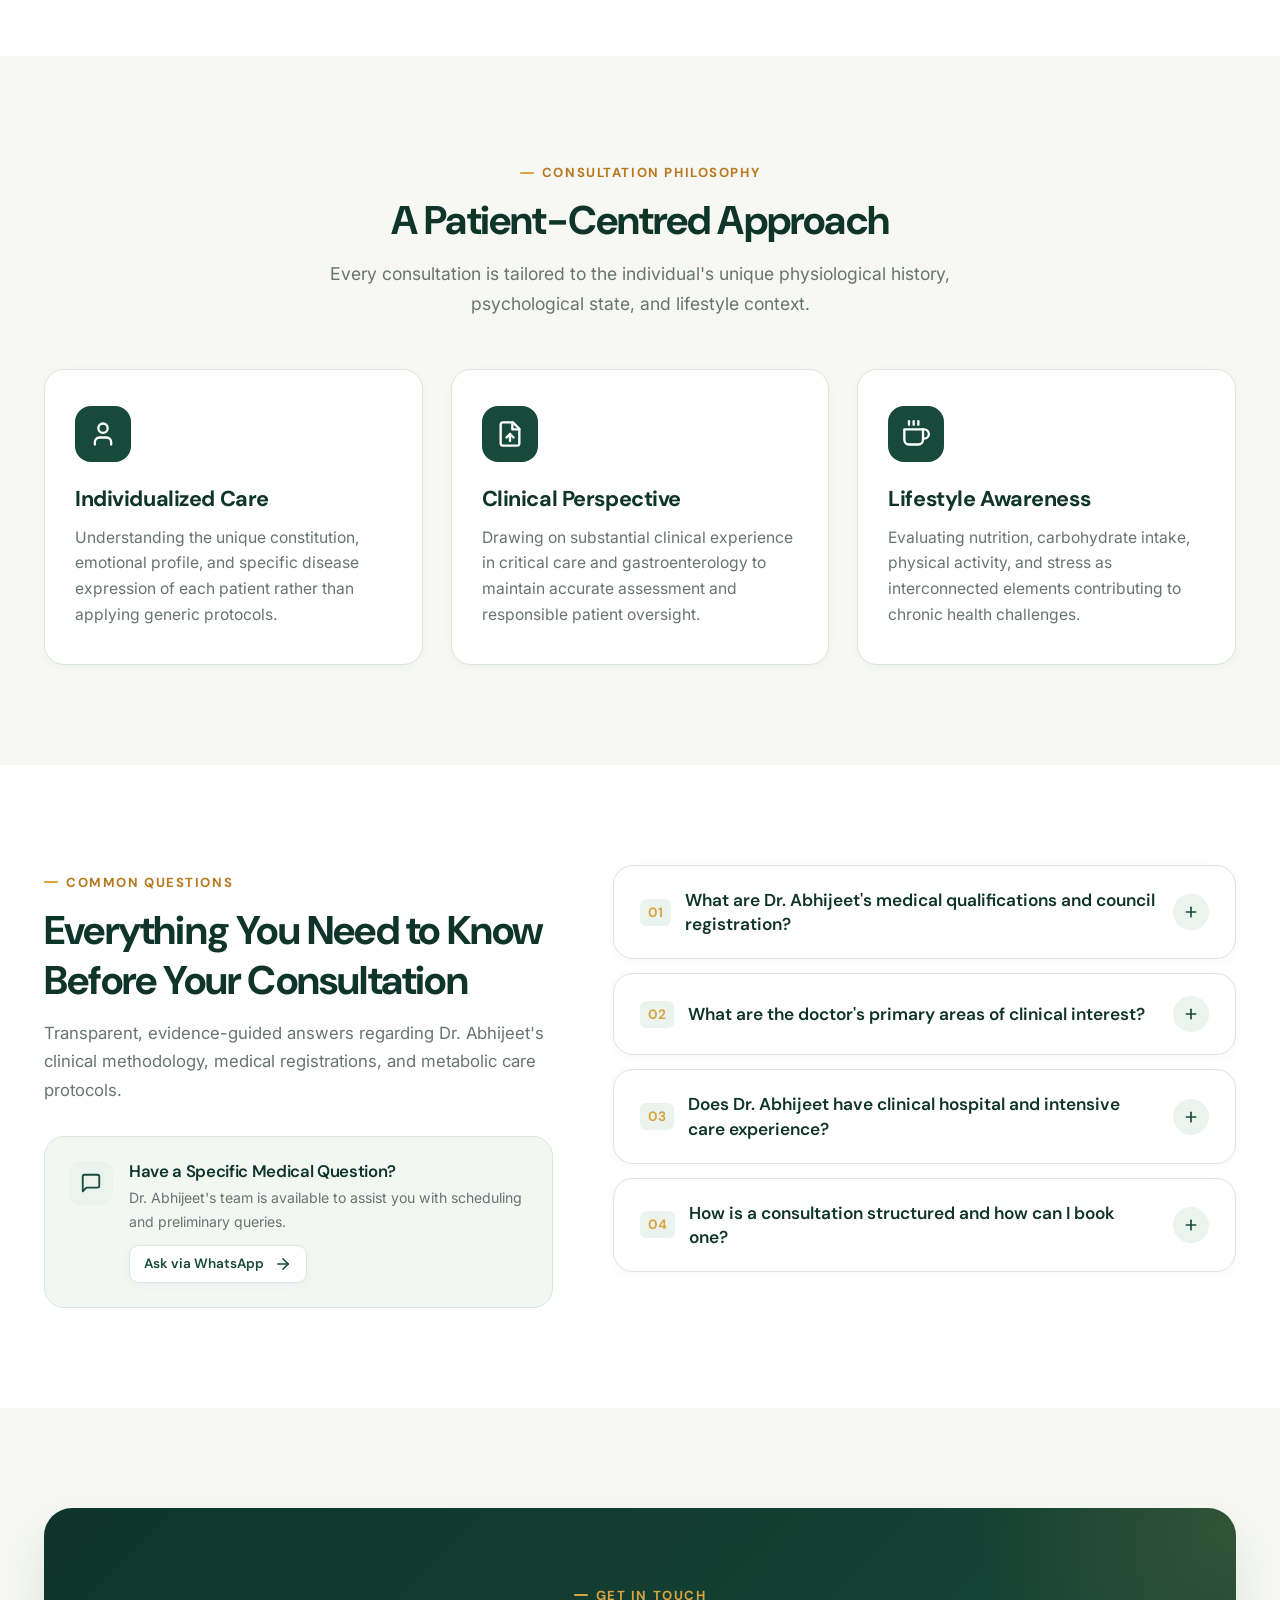
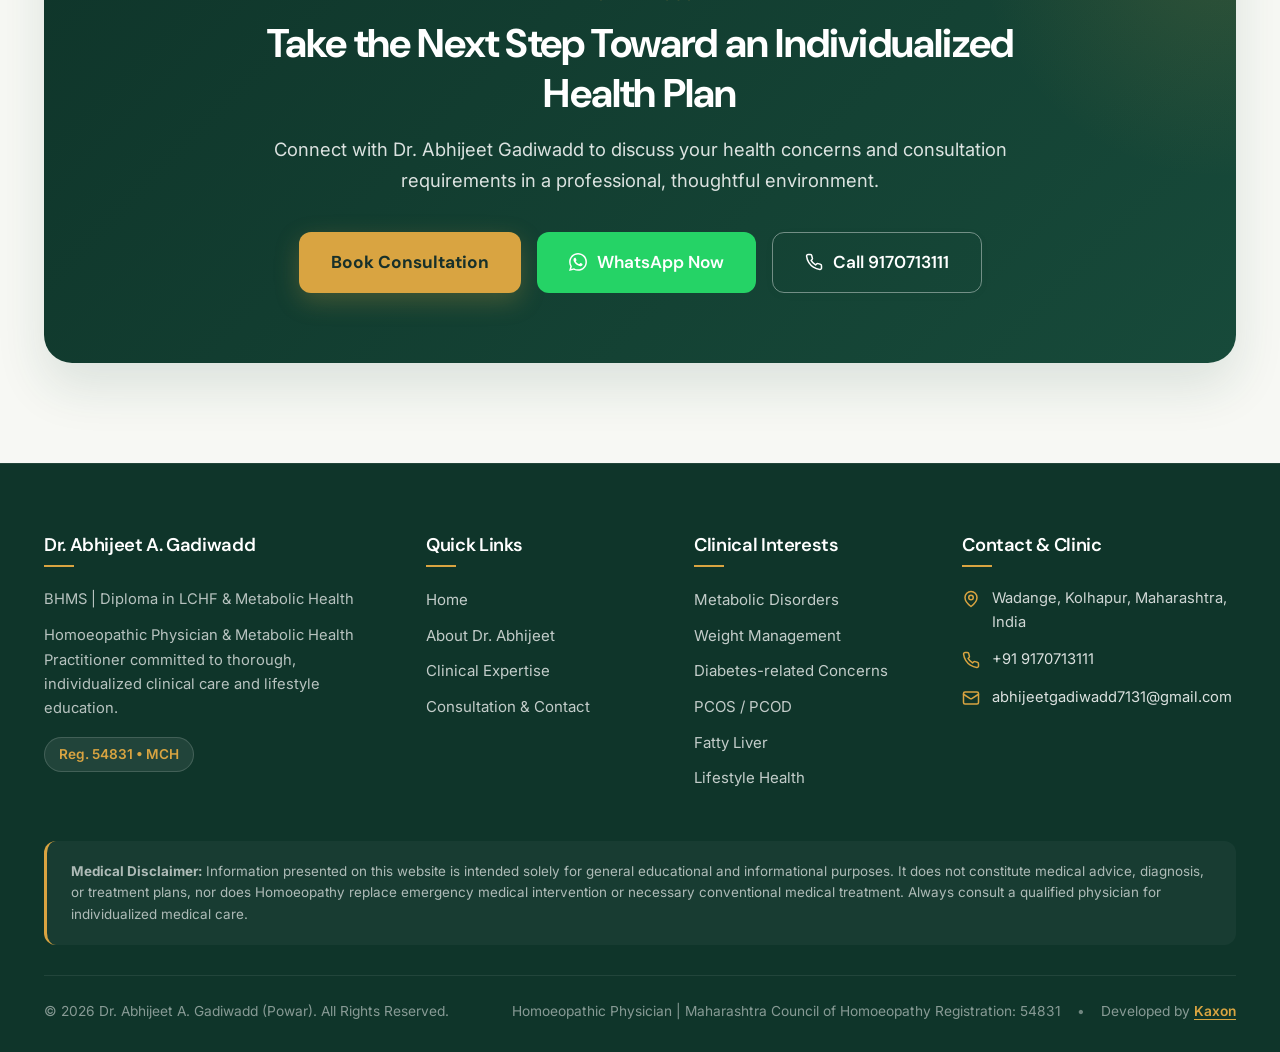
==== commit c17b7997: "feat(ui): add developer attribution to site footer Update the footer across all pages to include a d" ====
--- a/index.html
+++ b/index.html
@@ -107,10 +107,54 @@
         </button>
       </div>
       <ul class="mobile-nav-list">
-        <li><a href="index.html" class="mobile-nav-link active">Home</a></li>
-        <li><a href="about.html" class="mobile-nav-link">About Dr. Abhijeet</a></li>
-        <li><a href="expertise.html" class="mobile-nav-link">Expertise &amp; Metabolic Health</a></li>
-        <li><a href="contact.html" class="mobile-nav-link">Consultation &amp; Contact</a></li>
+        <li>
+          <a href="index.html" class="mobile-nav-link active">
+            <div class="mobile-nav-icon-wrap">
+              <svg viewBox="0 0 24 24" fill="none" stroke="currentColor" stroke-width="2" stroke-linecap="round" stroke-linejoin="round"><path d="m3 9 9-7 9 7v11a2 2 0 0 1-2 2H5a2 2 0 0 1-2-2z"/><polyline points="9 22 9 12 15 12 15 22"/></svg>
+            </div>
+            <div class="mobile-nav-text">
+              <span class="mobile-nav-title">Home</span>
+              <span class="mobile-nav-sub">Main Overview &amp; Introduction</span>
+            </div>
+            <svg class="mobile-nav-arrow" viewBox="0 0 24 24" fill="none" stroke="currentColor" stroke-width="2" stroke-linecap="round" stroke-linejoin="round"><path d="m9 18 6-6-6-6"/></svg>
+          </a>
+        </li>
+        <li>
+          <a href="about.html" class="mobile-nav-link">
+            <div class="mobile-nav-icon-wrap">
+              <svg viewBox="0 0 24 24" fill="none" stroke="currentColor" stroke-width="2" stroke-linecap="round" stroke-linejoin="round"><path d="M19 21v-2a4 4 0 0 0-4-4H9a4 4 0 0 0-4 4v2"/><circle cx="12" cy="7" r="4"/></svg>
+            </div>
+            <div class="mobile-nav-text">
+              <span class="mobile-nav-title">About Dr. Abhijeet</span>
+              <span class="mobile-nav-sub">Credentials &amp; Hospital Background</span>
+            </div>
+            <svg class="mobile-nav-arrow" viewBox="0 0 24 24" fill="none" stroke="currentColor" stroke-width="2" stroke-linecap="round" stroke-linejoin="round"><path d="m9 18 6-6-6-6"/></svg>
+          </a>
+        </li>
+        <li>
+          <a href="expertise.html" class="mobile-nav-link">
+            <div class="mobile-nav-icon-wrap">
+              <svg viewBox="0 0 24 24" fill="none" stroke="currentColor" stroke-width="2" stroke-linecap="round" stroke-linejoin="round"><path d="M11 20A7 7 0 0 1 9.8 6.1C15.5 5 17 4.48 19 2c1 2 2 4.18 2 8 0 5.5-4.78 10-10 10Z"/><path d="M2 21c0-3 1.85-5.36 5.08-6"/></svg>
+            </div>
+            <div class="mobile-nav-text">
+              <span class="mobile-nav-title">Clinical Expertise</span>
+              <span class="mobile-nav-sub">Metabolic Health &amp; Homoeopathy</span>
+            </div>
+            <svg class="mobile-nav-arrow" viewBox="0 0 24 24" fill="none" stroke="currentColor" stroke-width="2" stroke-linecap="round" stroke-linejoin="round"><path d="m9 18 6-6-6-6"/></svg>
+          </a>
+        </li>
+        <li>
+          <a href="contact.html" class="mobile-nav-link">
+            <div class="mobile-nav-icon-wrap">
+              <svg viewBox="0 0 24 24" fill="none" stroke="currentColor" stroke-width="2" stroke-linecap="round" stroke-linejoin="round"><rect width="20" height="16" x="2" y="4" rx="2"/><path d="m22 7-8.97 5.7a1.94 1.94 0 0 1-2.06 0L2 7"/></svg>
+            </div>
+            <div class="mobile-nav-text">
+              <span class="mobile-nav-title">Contact &amp; Clinic</span>
+              <span class="mobile-nav-sub">Consultation Request &amp; Location</span>
+            </div>
+            <svg class="mobile-nav-arrow" viewBox="0 0 24 24" fill="none" stroke="currentColor" stroke-width="2" stroke-linecap="round" stroke-linejoin="round"><path d="m9 18 6-6-6-6"/></svg>
+          </a>
+        </li>
       </ul>
     </div>
     <div class="mobile-drawer-footer">
@@ -674,7 +718,13 @@
 
       <div class="footer-bottom">
         <div>© 2026 Dr. Abhijeet A. Gadiwadd (Powar). All Rights Reserved.</div>
-        <div>Homoeopathic Physician | Maharashtra Council of Homoeopathy Registration: 54831</div>
+        <div>
+          Homoeopathic Physician | Maharashtra Council of Homoeopathy Registration: 54831
+          <span style="display:inline-block; margin-left:12px; color:rgba(255,255,255,0.4);">•</span>
+          <span style="display:inline-block; margin-left:12px;">
+            Developed by <a href="https://kaxon.in" target="_blank" rel="noopener noreferrer" style="color:var(--color-secondary); font-weight:600; text-decoration:underline; text-underline-offset:3px;">Kaxon</a>
+          </span>
+        </div>
       </div>
     </div>
   </footer>
--- a/css/style.css
+++ b/css/style.css
@@ -530,51 +530,135 @@
   align-items: center;
   justify-content: space-between;
   padding-bottom: 20px;
-  border-bottom: 1px solid var(--color-border);
+  border-bottom: 1px solid rgba(23, 74, 58, 0.08);
 }
 
 .drawer-close-btn {
-  width: 40px;
-  height: 40px;
+  width: 38px;
+  height: 38px;
   border-radius: var(--radius-pill);
   background-color: var(--color-primary-subtle);
   color: var(--color-primary);
   display: flex;
   align-items: center;
   justify-content: center;
+  border: none;
+  cursor: pointer;
+  transition: all var(--transition-fast);
+}
+
+.drawer-close-btn:hover {
+  background-color: var(--color-primary);
+  color: #fff;
+  transform: rotate(90deg);
 }
 
 .mobile-nav-list {
   list-style: none;
-  margin: 30px 0;
+  margin: 24px 0;
   display: flex;
   flex-direction: column;
-  gap: 12px;
+  gap: 10px;
 }
 
 .mobile-nav-link {
-  display: block;
-  font-family: var(--font-heading);
-  font-size: 1.15rem;
-  font-weight: 600;
-  padding: 12px 16px;
-  border-radius: var(--radius-md);
+  display: flex;
+  align-items: center;
+  gap: 14px;
+  padding: 14px 16px;
+  border-radius: 14px;
+  background-color: var(--color-surface);
+  border: 1.5px solid rgba(23, 74, 58, 0.06);
   color: var(--color-text);
-  transition: all var(--transition-fast);
-}
-
-.mobile-nav-link:hover, .mobile-nav-link.active {
+  transition: all 0.25s cubic-bezier(0.16, 1, 0.3, 1);
+  text-decoration: none;
+}
+
+.mobile-nav-icon-wrap {
+  width: 40px;
+  height: 40px;
+  border-radius: 10px;
   background-color: var(--color-primary-subtle);
   color: var(--color-primary);
-  padding-left: 20px;
+  display: flex;
+  align-items: center;
+  justify-content: center;
+  flex-shrink: 0;
+  transition: all 0.25s ease;
+}
+
+.mobile-nav-icon-wrap svg {
+  width: 20px;
+  height: 20px;
+}
+
+.mobile-nav-text {
+  flex: 1;
+  display: flex;
+  flex-direction: column;
+}
+
+.mobile-nav-title {
+  font-family: var(--font-heading);
+  font-size: 1.02rem;
+  font-weight: 700;
+  color: var(--color-primary-dark);
+  line-height: 1.25;
+}
+
+.mobile-nav-sub {
+  font-size: 0.78rem;
+  color: var(--color-text-muted);
+  margin-top: 2px;
+  font-weight: 400;
+}
+
+.mobile-nav-arrow {
+  width: 18px;
+  height: 18px;
+  color: rgba(23, 74, 58, 0.3);
+  flex-shrink: 0;
+  transition: all 0.25s ease;
+}
+
+/* Hover & Active States */
+.mobile-nav-link:hover {
+  border-color: rgba(23, 74, 58, 0.2);
+  background-color: #F7FAF8;
+  transform: translateX(3px);
+}
+
+.mobile-nav-link:hover .mobile-nav-arrow {
+  color: var(--color-primary);
+  transform: translateX(2px);
+}
+
+.mobile-nav-link.active {
+  background-color: var(--color-primary-subtle);
+  border-color: var(--color-primary);
+  box-shadow: 0 4px 14px rgba(23, 74, 58, 0.08);
+}
+
+.mobile-nav-link.active .mobile-nav-icon-wrap {
+  background-color: var(--color-primary);
+  color: #FFFFFF;
+}
+
+.mobile-nav-link.active .mobile-nav-title {
+  color: var(--color-primary-dark);
+}
+
+.mobile-nav-link.active .mobile-nav-arrow {
+  color: var(--color-primary);
+  transform: translateX(3px);
 }
 
 .mobile-drawer-footer {
-  padding-top: 20px;
-  border-top: 1px solid var(--color-border);
+  padding-top: 18px;
+  border-top: 1px solid rgba(23, 74, 58, 0.08);
   display: flex;
   flex-direction: column;
-  gap: 12px;
+  gap: 10px;
 }
 
 /* Hero Component */
